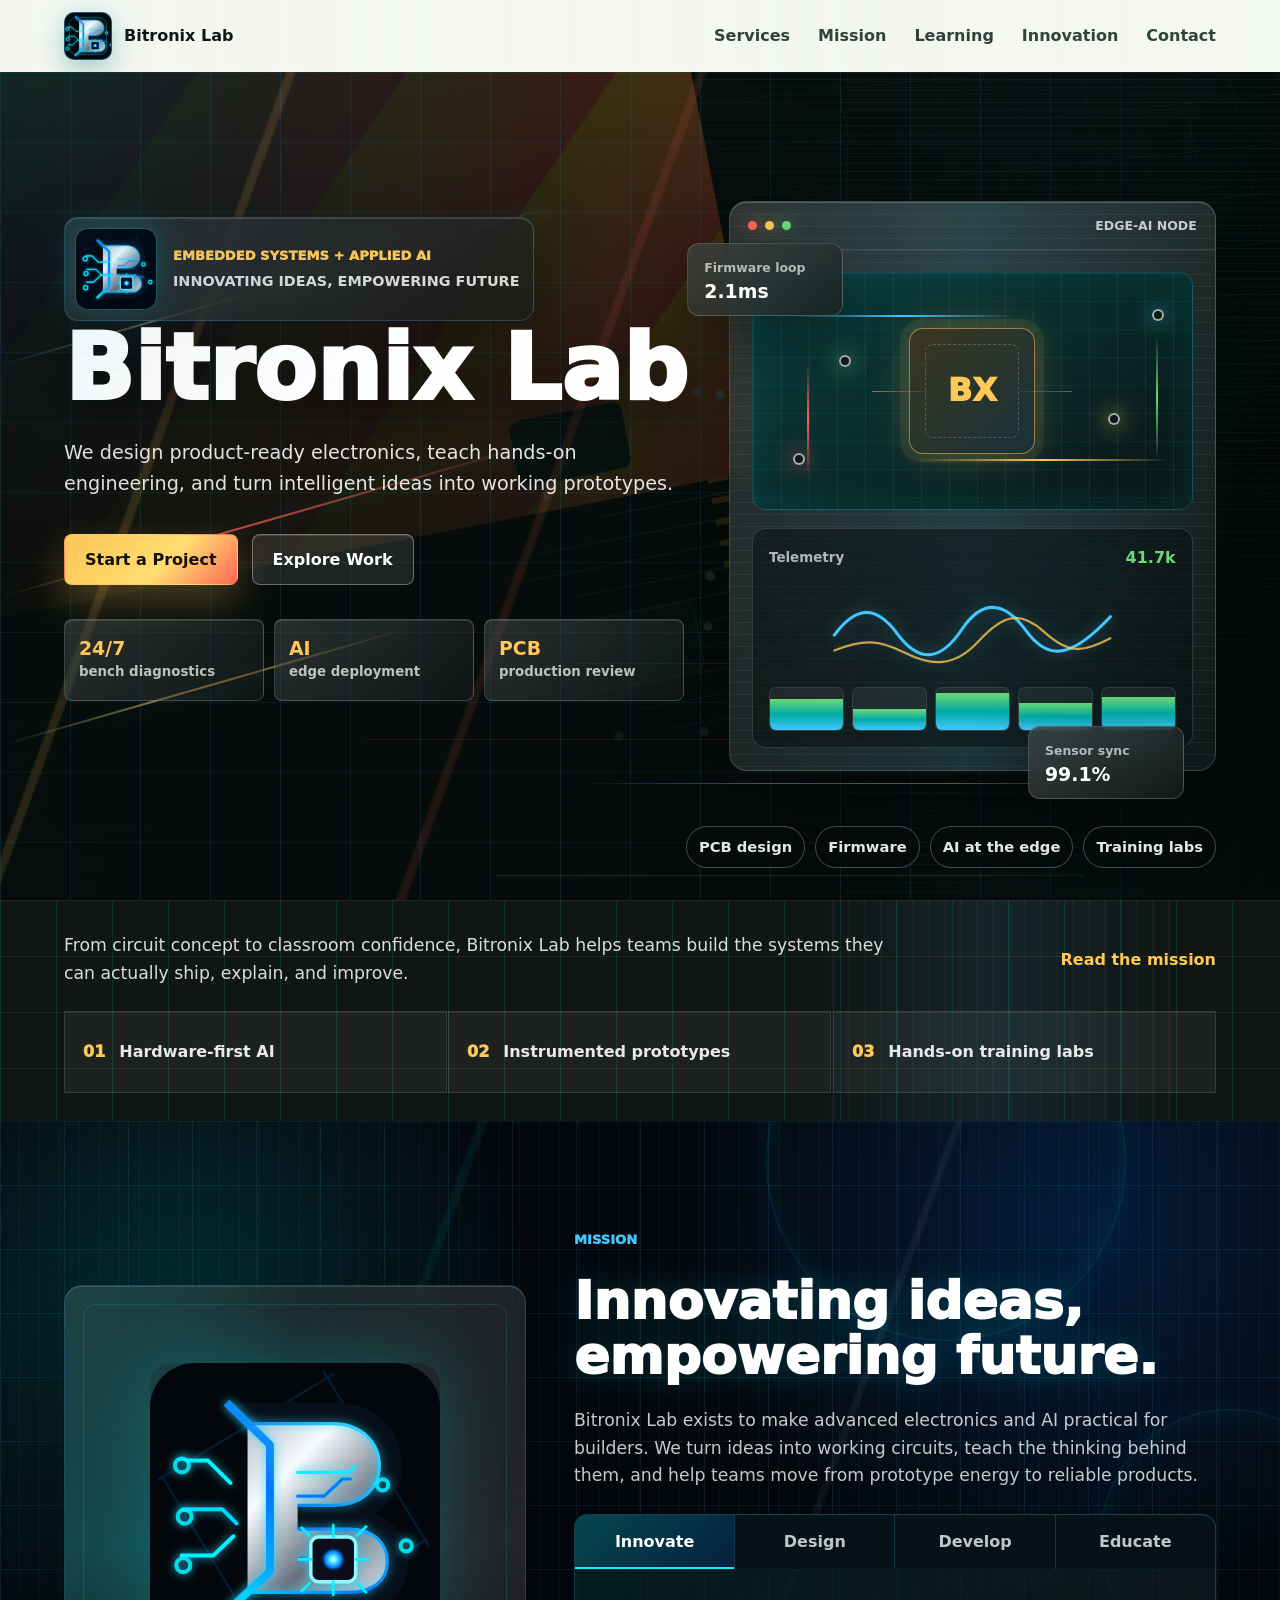
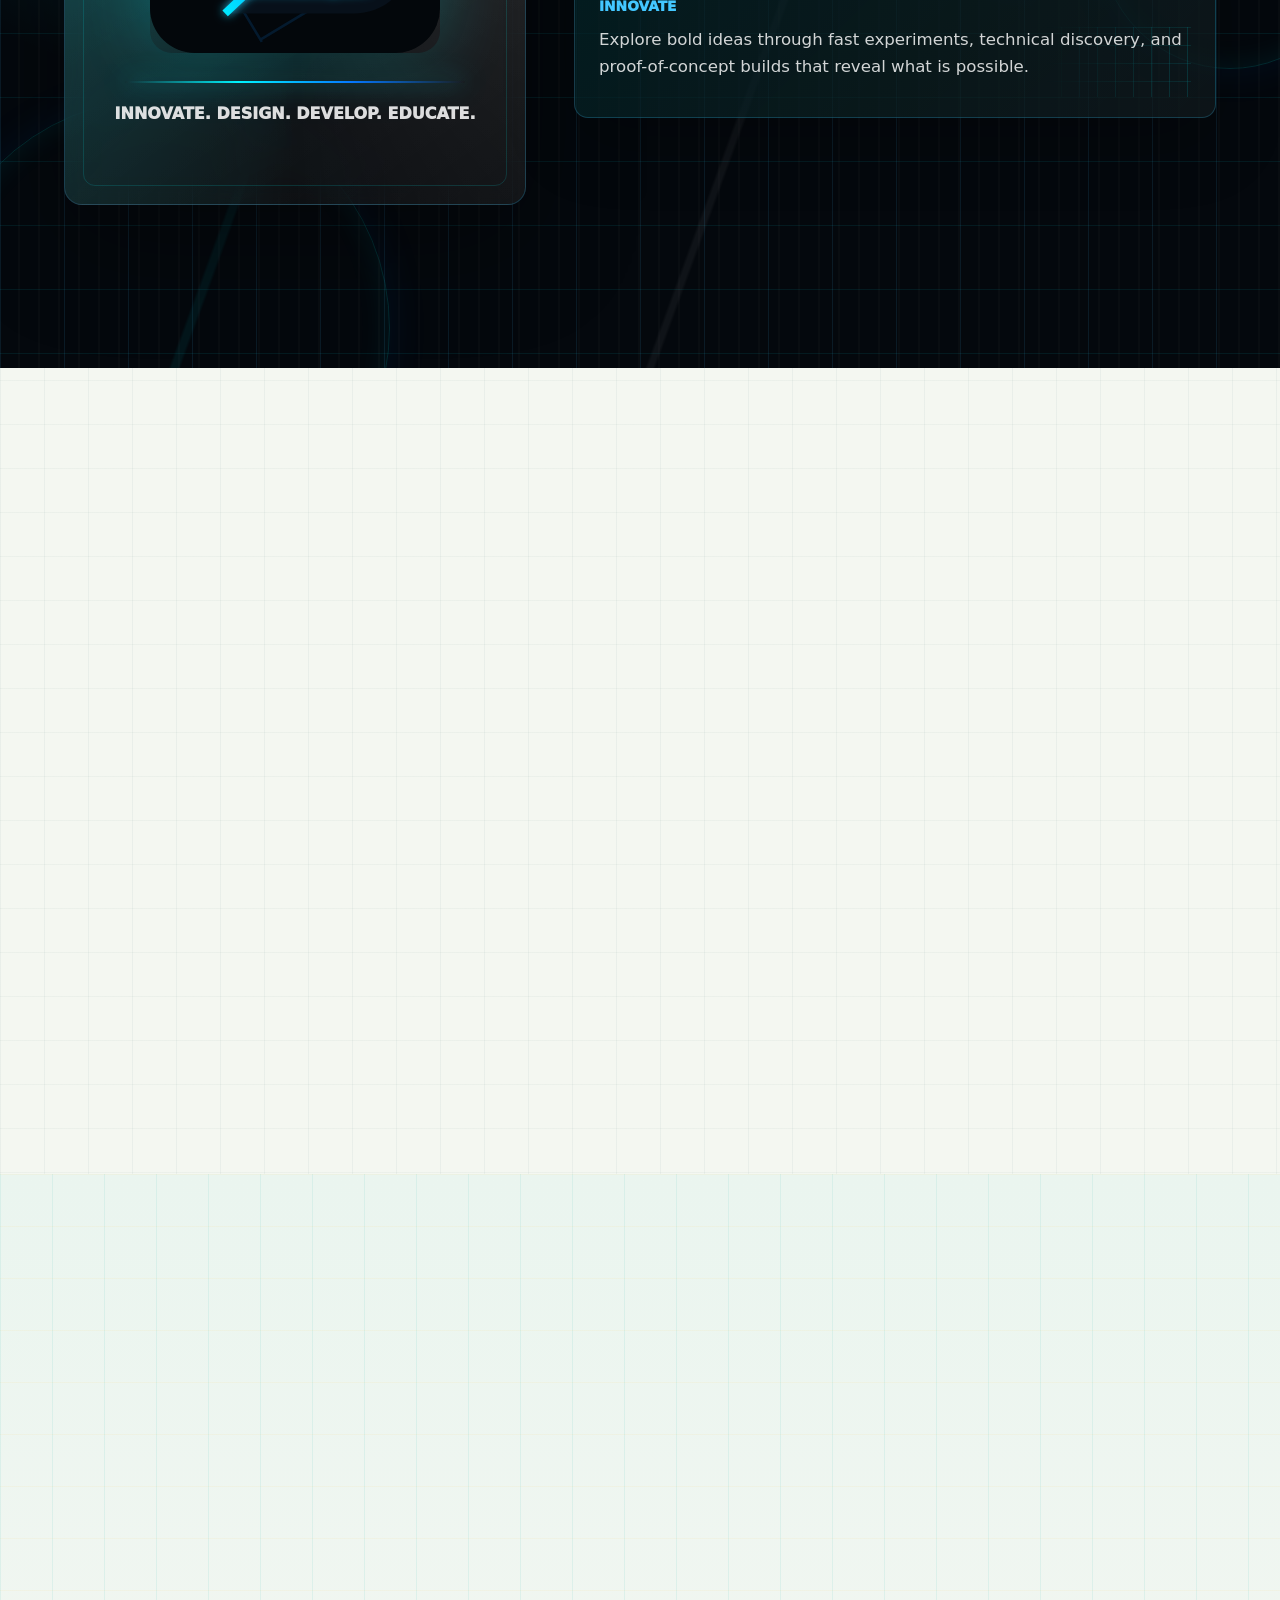
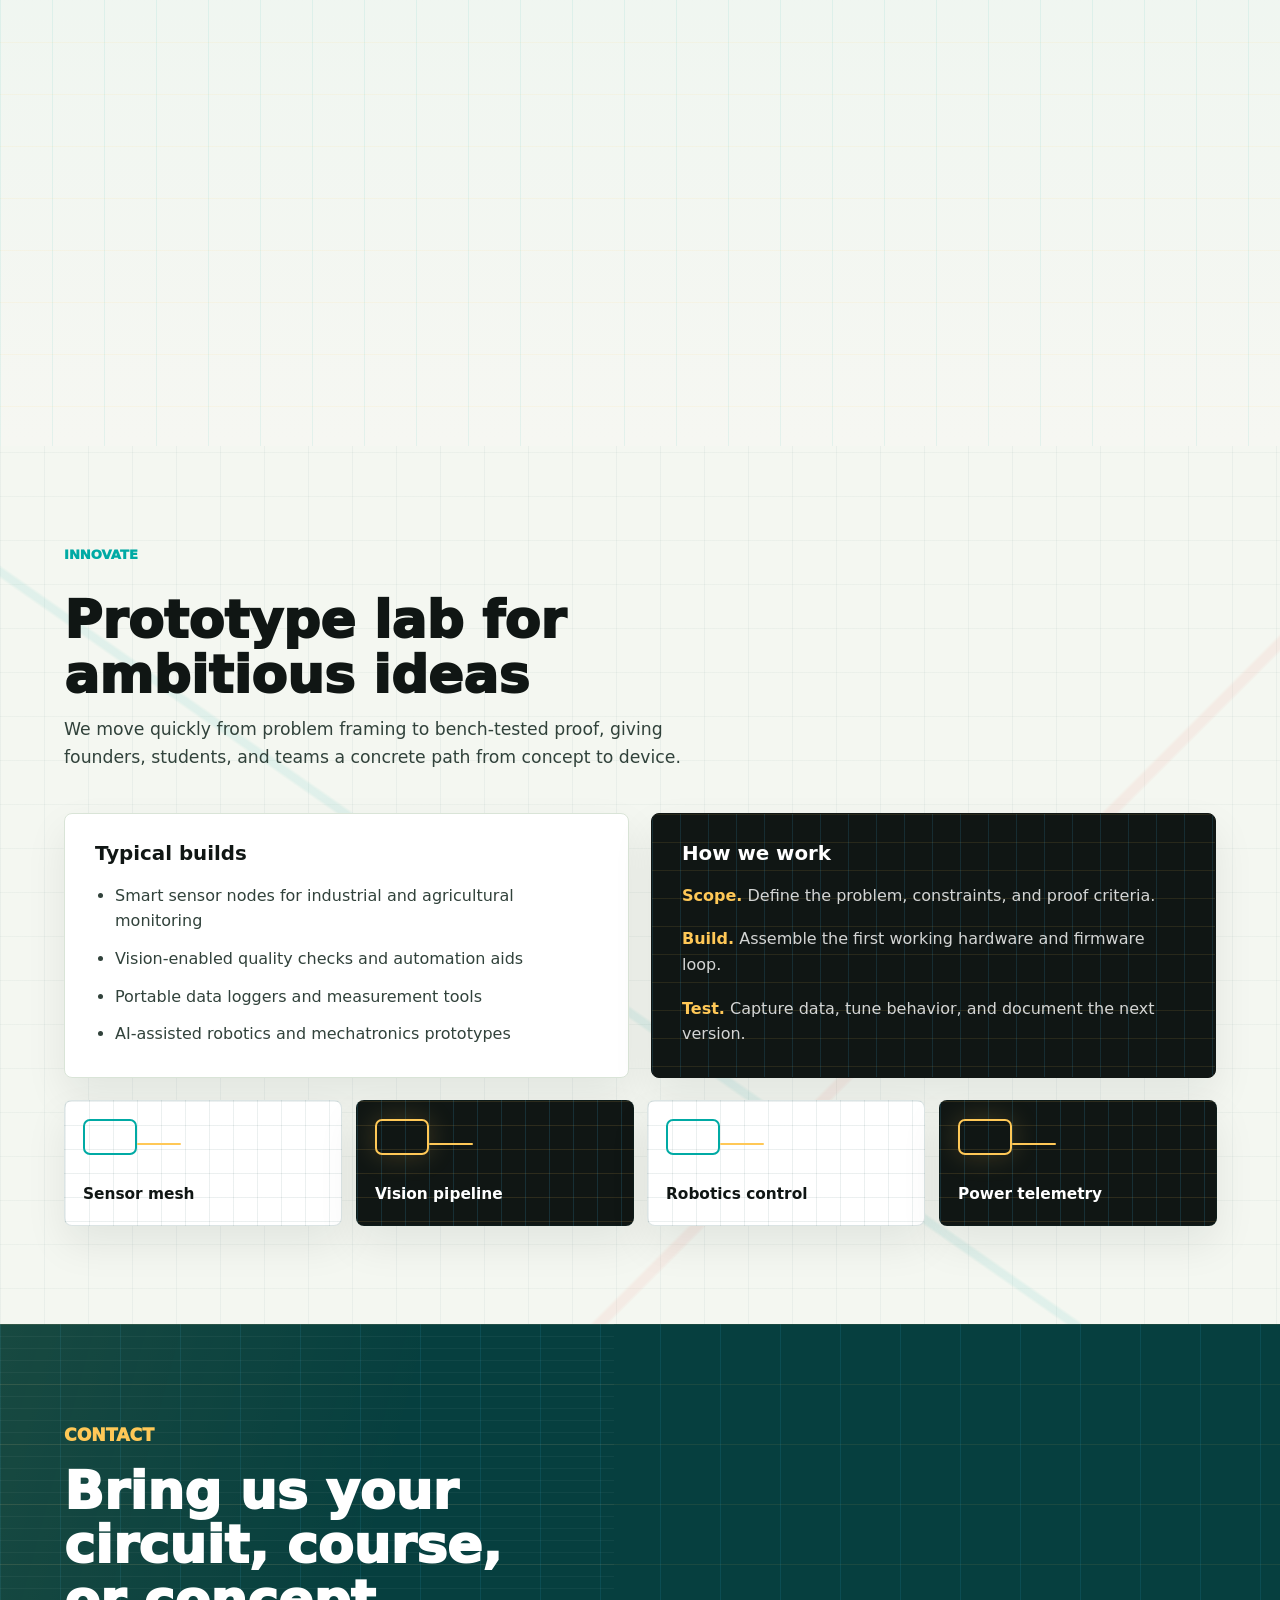
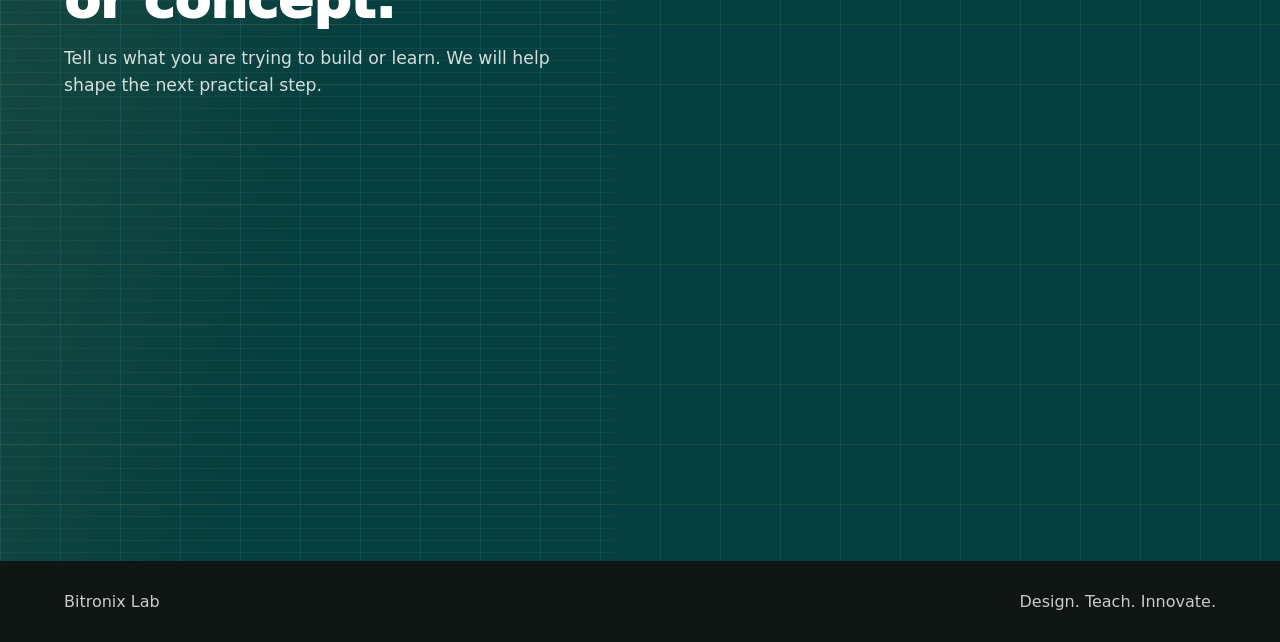
==== Website/index.html @ 0f06d0b2 "2nd commit" ====
<!DOCTYPE html>
<html lang="en">
<head>
  <meta charset="UTF-8">
  <meta name="viewport" content="width=device-width, initial-scale=1.0">
  <meta name="description" content="Bitronix Lab designs embedded systems, teaches practical electronics and AI, and prototypes intelligent products.">
  <title>Bitronix Lab | Embedded Systems and AI</title>
  <link rel="stylesheet" href="styles.css">
</head>
<body>
  <header class="site-header" data-header>
    <a class="brand" href="#top" aria-label="Bitronix Lab home">
      <span class="brand-mark brand-mark-logo">
        <img src="assets/bitronix-logo.svg" alt="" aria-hidden="true">
      </span>
      <span>Bitronix Lab</span>
    </a>

    <button class="nav-toggle" type="button" aria-expanded="false" aria-controls="site-nav" aria-label="Toggle navigation">
      <span></span>
      <span></span>
      <span></span>
    </button>

    <nav class="site-nav" id="site-nav" aria-label="Primary navigation">
      <a href="#services">Services</a>
      <a href="#mission">Mission</a>
      <a href="#learning">Learning</a>
      <a href="#innovation">Innovation</a>
      <a href="#contact">Contact</a>
    </nav>
  </header>

  <main id="top">
    <section class="hero" aria-labelledby="hero-title">
      <div class="hero-media" aria-hidden="true"></div>
      <div class="hero-overlay" aria-hidden="true"></div>
      <div class="circuit-field" aria-hidden="true"></div>
      <div class="signal-ribbons" aria-hidden="true">
        <span></span>
        <span></span>
        <span></span>
      </div>

      <div class="hero-content">
        <div class="hero-brand-card">
          <img class="hero-logo" src="assets/bitronix-logo.svg" alt="Bitronix Lab logo">
          <div>
            <p class="eyebrow">Embedded systems + applied AI</p>
            <span class="brand-motto">Innovating ideas, empowering future</span>
          </div>
        </div>
        <h1 id="hero-title">Bitronix Lab</h1>
        <p class="hero-copy">
          We design product-ready electronics, teach hands-on engineering, and turn intelligent ideas into working prototypes.
        </p>
        <div class="hero-actions" aria-label="Primary actions">
          <a class="button button-primary" href="#contact">Start a Project</a>
          <a class="button button-secondary" href="#services">Explore Work</a>
        </div>
        <div class="hero-metrics" aria-label="Bitronix Lab capabilities">
          <span><strong>24/7</strong><small>bench diagnostics</small></span>
          <span><strong>AI</strong><small>edge deployment</small></span>
          <span><strong>PCB</strong><small>production review</small></span>
        </div>
      </div>

      <div class="hero-visual" aria-hidden="true">
        <div class="lab-device">
          <div class="device-toolbar">
            <span></span>
            <span></span>
            <span></span>
            <strong>EDGE-AI NODE</strong>
          </div>

          <div class="device-screen">
            <div class="chip-board">
              <span class="trace trace-a"></span>
              <span class="trace trace-b"></span>
              <span class="trace trace-c"></span>
              <span class="trace trace-d"></span>
              <span class="pin pin-a"></span>
              <span class="pin pin-b"></span>
              <span class="pin pin-c"></span>
              <span class="pin pin-d"></span>
              <div class="core-chip">
                <span>BX</span>
              </div>
            </div>

            <div class="signal-panel">
              <div class="signal-header">
                <span>Telemetry</span>
                <strong data-live-value>38.2k</strong>
              </div>
              <svg class="signal-wave" viewBox="0 0 360 120" aria-hidden="true" focusable="false">
                <path d="M0 68 C28 30 54 28 82 66 S138 103 166 61 223 25 250 62 306 102 360 44"></path>
                <path d="M0 88 C38 73 58 74 92 91 S156 111 188 76 242 35 274 64 324 91 360 72"></path>
              </svg>
              <div class="data-bars">
                <span style="--bar: 72%"></span>
                <span style="--bar: 48%"></span>
                <span style="--bar: 86%"></span>
                <span style="--bar: 63%"></span>
                <span style="--bar: 78%"></span>
              </div>
            </div>
          </div>
        </div>

        <div class="floating-readout readout-a">
          <span>Firmware loop</span>
          <strong data-loop-value>1.8ms</strong>
        </div>
        <div class="floating-readout readout-b">
          <span>Sensor sync</span>
          <strong data-sync-value>99.4%</strong>
        </div>
      </div>

      <div class="hero-proof" aria-label="Company focus areas">
        <span>PCB design</span>
        <span>Firmware</span>
        <span>AI at the edge</span>
        <span>Training labs</span>
      </div>
    </section>

    <section class="intro-band" aria-label="Bitronix Lab summary">
      <div class="section-inner intro-grid">
        <p>From circuit concept to classroom confidence, Bitronix Lab helps teams build the systems they can actually ship, explain, and improve.</p>
        <a href="#mission">Read the mission</a>
      </div>
      <div class="section-inner stat-strip" aria-label="Operating strengths">
        <div>
          <span>01</span>
          <strong>Hardware-first AI</strong>
        </div>
        <div>
          <span>02</span>
          <strong>Instrumented prototypes</strong>
        </div>
        <div>
          <span>03</span>
          <strong>Hands-on training labs</strong>
        </div>
      </div>
    </section>

    <section class="mission-section" id="mission" aria-labelledby="mission-title">
      <div class="mission-orbit" aria-hidden="true">
        <span></span>
        <span></span>
        <span></span>
      </div>
      <div class="section-inner mission-layout">
        <div class="mission-logo-panel">
          <img src="assets/bitronix-logo.svg" alt="Bitronix Lab neon circuit logo">
          <div class="mission-line"></div>
          <p>Innovate. Design. Develop. Educate.</p>
        </div>

        <div class="mission-content">
          <p class="eyebrow">Mission</p>
          <h2 id="mission-title">Innovating ideas, empowering future.</h2>
          <p class="mission-copy">
            Bitronix Lab exists to make advanced electronics and AI practical for builders. We turn ideas into working circuits, teach the thinking behind them, and help teams move from prototype energy to reliable products.
          </p>

          <div class="mission-console" data-mission-console>
            <div class="mission-tabs" role="tablist" aria-label="Mission focus areas">
              <button class="mission-tab is-active" type="button" data-mission="innovate" role="tab" aria-selected="true">Innovate</button>
              <button class="mission-tab" type="button" data-mission="design" role="tab" aria-selected="false">Design</button>
              <button class="mission-tab" type="button" data-mission="develop" role="tab" aria-selected="false">Develop</button>
              <button class="mission-tab" type="button" data-mission="educate" role="tab" aria-selected="false">Educate</button>
            </div>
            <div class="mission-display">
              <span class="mission-display-label" data-mission-label>Innovate</span>
              <p data-mission-text>Explore bold ideas through fast experiments, technical discovery, and proof-of-concept builds that reveal what is possible.</p>
            </div>
          </div>

          <div class="mission-values" aria-label="Brand pillars">
            <article>
              <span>01</span>
              <strong>Innovate</strong>
            </article>
            <article>
              <span>02</span>
              <strong>Design</strong>
            </article>
            <article>
              <span>03</span>
              <strong>Develop</strong>
            </article>
            <article>
              <span>04</span>
              <strong>Educate</strong>
            </article>
          </div>
        </div>
      </div>
    </section>

    <section class="section" id="services" aria-labelledby="services-title">
      <div class="section-inner">
        <div class="section-heading">
          <p class="eyebrow">Design</p>
          <h2 id="services-title">Engineering support for intelligent hardware</h2>
          <p>Focused help for teams building connected products, automation systems, sensors, and AI-enabled devices.</p>
        </div>

        <div class="service-grid">
          <article class="service-card">
            <div class="service-top">
              <div class="service-icon">01</div>
              <div class="service-schematic schematic-board" aria-hidden="true"><span></span><span></span><span></span></div>
            </div>
            <h3>Embedded Product Design</h3>
            <p>Microcontroller selection, schematics, PCB layout direction, bring-up support, and production-minded hardware reviews.</p>
          </article>
          <article class="service-card">
            <div class="service-top">
              <div class="service-icon">02</div>
              <div class="service-schematic schematic-wave" aria-hidden="true"><span></span><span></span><span></span></div>
            </div>
            <h3>Firmware and Connectivity</h3>
            <p>Sensor integration, device drivers, RTOS workflows, IoT connectivity, telemetry, and reliable field update strategies.</p>
          </article>
          <article class="service-card">
            <div class="service-top">
              <div class="service-icon">03</div>
              <div class="service-schematic schematic-ai" aria-hidden="true"><span></span><span></span><span></span></div>
            </div>
            <h3>Edge AI Prototypes</h3>
            <p>Computer vision, anomaly detection, signal intelligence, model deployment, and practical AI workflows for constrained devices.</p>
          </article>
          <article class="service-card">
            <div class="service-top">
              <div class="service-icon">04</div>
              <div class="service-schematic schematic-test" aria-hidden="true"><span></span><span></span><span></span></div>
            </div>
            <h3>Testing and Validation</h3>
            <p>Bench plans, test fixtures, data logging, power checks, firmware diagnostics, and clear reports before a product moves forward.</p>
          </article>
        </div>
      </div>
    </section>

    <section class="learning-section" id="learning" aria-labelledby="learning-title">
      <div class="section-inner learning-layout">
        <div class="section-heading compact">
          <p class="eyebrow">Teach</p>
          <h2 id="learning-title">Practical training for builders</h2>
          <p>Workshops that move from breadboard basics to deployable systems, with every session built around real instruments and working code.</p>
          <div class="learning-visual" aria-hidden="true">
            <div class="scope-screen">
              <span></span>
              <span></span>
              <span></span>
            </div>
            <div class="module-stack">
              <span></span>
              <span></span>
              <span></span>
            </div>
          </div>
        </div>

        <div class="learning-stack">
          <div class="track-list" aria-label="Training tracks">
            <article class="track">
              <span>Beginner</span>
              <h3>Electronics and Microcontrollers</h3>
              <p>GPIO, ADC, PWM, sensors, serial buses, displays, power basics, and debugging habits.</p>
            </article>
            <article class="track">
              <span>Intermediate</span>
              <h3>Embedded C, RTOS, and IoT</h3>
              <p>Structured firmware, task scheduling, connectivity, data protocols, and cloud-ready device flows.</p>
            </article>
            <article class="track">
              <span>Advanced</span>
              <h3>AI for Embedded Engineers</h3>
              <p>Data collection, model selection, inference constraints, optimization, and deployment to edge devices.</p>
            </article>
          </div>

          <div class="tutorial-links" aria-label="Featured tutorials">
            <a class="tutorial-link" href="../tutorials/arduino-basics.html">
              <span>Start here</span>
              <strong>Arduino Basics</strong>
            </a>
            <a class="tutorial-link" href="../tutorials/weather-station.html">
              <span>Project lab</span>
              <strong>Weather Station</strong>
            </a>
          </div>
        </div>
      </div>
    </section>

    <section class="section innovation" id="innovation" aria-labelledby="innovation-title">
      <div class="section-inner">
        <div class="section-heading">
          <p class="eyebrow">Innovate</p>
          <h2 id="innovation-title">Prototype lab for ambitious ideas</h2>
          <p>We move quickly from problem framing to bench-tested proof, giving founders, students, and teams a concrete path from concept to device.</p>
        </div>

        <div class="innovation-grid">
          <div class="innovation-panel">
            <h3>Typical builds</h3>
            <ul>
              <li>Smart sensor nodes for industrial and agricultural monitoring</li>
              <li>Vision-enabled quality checks and automation aids</li>
              <li>Portable data loggers and measurement tools</li>
              <li>AI-assisted robotics and mechatronics prototypes</li>
            </ul>
          </div>
          <div class="innovation-panel accent">
            <h3>How we work</h3>
            <div class="process-list">
              <p><strong>Scope.</strong> Define the problem, constraints, and proof criteria.</p>
              <p><strong>Build.</strong> Assemble the first working hardware and firmware loop.</p>
              <p><strong>Test.</strong> Capture data, tune behavior, and document the next version.</p>
            </div>
          </div>
        </div>

        <div class="prototype-wall" aria-hidden="true">
          <div class="wall-module">
            <span></span>
            <strong>Sensor mesh</strong>
          </div>
          <div class="wall-module active">
            <span></span>
            <strong>Vision pipeline</strong>
          </div>
          <div class="wall-module">
            <span></span>
            <strong>Robotics control</strong>
          </div>
          <div class="wall-module active">
            <span></span>
            <strong>Power telemetry</strong>
          </div>
        </div>
      </div>
    </section>

    <section class="contact-section" id="contact" aria-labelledby="contact-title">
      <div class="section-inner contact-layout">
        <div>
          <p class="eyebrow">Contact</p>
          <h2 id="contact-title">Bring us your circuit, course, or concept.</h2>
          <p>Tell us what you are trying to build or learn. We will help shape the next practical step.</p>
          <div class="contact-signal" aria-hidden="true">
            <span></span>
            <span></span>
            <span></span>
            <span></span>
          </div>
          <div class="contact-details">
            <a href="mailto:hello@bitronixlab.com">hello@bitronixlab.com</a>
            <span>Embedded systems</span>
            <span>AI training</span>
          </div>
        </div>

        <form class="contact-form" data-contact-form>
          <label>
            <span>Name</span>
            <input type="text" name="name" autocomplete="name" required>
          </label>
          <label>
            <span>Email</span>
            <input type="email" name="email" autocomplete="email" required>
          </label>
          <label>
            <span>Project type</span>
            <select name="type" required>
              <option value="">Select one</option>
              <option>Embedded design</option>
              <option>Training workshop</option>
              <option>AI prototype</option>
              <option>Product review</option>
            </select>
          </label>
          <label>
            <span>Message</span>
            <textarea name="message" rows="5" required></textarea>
          </label>
          <button class="button button-primary" type="submit">Send Inquiry</button>
          <p class="form-status" data-form-status role="status" aria-live="polite"></p>
        </form>
      </div>
    </section>
  </main>

  <footer class="site-footer">
    <div class="section-inner footer-grid">
      <p>Bitronix Lab</p>
      <p>Design. Teach. Innovate.</p>
    </div>
  </footer>

  <script src="script.js"></script>
</body>
</html>
---- Website/styles.css ----
:root {
  --ink: #101614;
  --ink-soft: #31423b;
  --paper: #f4f7f1;
  --panel: #ffffff;
  --line: #d9e4d7;
  --teal: #00aaa4;
  --teal-dark: #063f3f;
  --cyan: #43c7ff;
  --coral: #ff6655;
  --amber: #ffc857;
  --green: #6bd977;
  --violet: #8f74ff;
  --shadow: 0 24px 70px rgba(16, 22, 20, 0.14);
  --hard-shadow: 0 34px 110px rgba(0, 0, 0, 0.34);
  --tilt-x: 0deg;
  --tilt-y: 0deg;
  --cursor-x: 50%;
  --cursor-y: 12%;
}

* {
  box-sizing: border-box;
}

html {
  overflow-x: hidden;
  scroll-behavior: smooth;
}

body {
  margin: 0;
  overflow-x: hidden;
  background:
    linear-gradient(90deg, rgba(6, 63, 63, 0.045) 1px, transparent 1px) 0 0 / 44px 44px,
    linear-gradient(180deg, rgba(6, 63, 63, 0.035) 1px, transparent 1px) 0 0 / 44px 44px,
    var(--paper);
  color: var(--ink);
  font-family: Inter, ui-sans-serif, system-ui, -apple-system, BlinkMacSystemFont, "Segoe UI", sans-serif;
  line-height: 1.6;
}

body::before {
  position: fixed;
  inset: 0;
  z-index: 60;
  background:
    linear-gradient(115deg, transparent 0 34%, rgba(67, 199, 255, 0.08) 43%, rgba(255, 200, 87, 0.08) 50%, transparent 60%),
    repeating-linear-gradient(180deg, rgba(16, 22, 20, 0.018) 0 1px, transparent 1px 8px);
  content: "";
  opacity: 0.55;
  pointer-events: none;
  transform: translateX(-42%);
  animation: pageScan 13s linear infinite;
  mix-blend-mode: multiply;
}

body::after {
  position: fixed;
  inset: 0;
  z-index: 61;
  background:
    radial-gradient(circle at var(--cursor-x) var(--cursor-y), rgba(0, 245, 255, 0.16), rgba(0, 119, 255, 0.08) 17%, transparent 38%);
  content: "";
  opacity: 0.68;
  pointer-events: none;
  transition: opacity 200ms ease;
}

body.nav-open {
  overflow: hidden;
}

img,
picture {
  display: block;
  max-width: 100%;
}

a {
  color: inherit;
}

.site-header {
  position: sticky;
  top: 0;
  z-index: 70;
  display: flex;
  min-height: 72px;
  align-items: center;
  justify-content: space-between;
  padding: 0 5%;
  border-bottom: 1px solid rgba(255, 255, 255, 0.12);
  background:
    linear-gradient(90deg, rgba(244, 247, 241, 0.92), rgba(244, 247, 241, 0.84)),
    rgba(244, 247, 241, 0.9);
  backdrop-filter: blur(18px);
  transition: box-shadow 180ms ease, background 180ms ease;
}

.site-header.is-scrolled {
  box-shadow: 0 14px 36px rgba(16, 22, 20, 0.1);
}

.brand {
  display: inline-flex;
  align-items: center;
  gap: 12px;
  color: var(--ink);
  font-weight: 900;
  text-decoration: none;
}

.brand-mark {
  position: relative;
  display: grid;
  width: 48px;
  height: 48px;
  place-items: center;
  overflow: hidden;
  border: 1px solid rgba(67, 199, 255, 0.24);
  border-radius: 10px;
  background:
    linear-gradient(135deg, rgba(0, 245, 255, 0.18), rgba(5, 119, 255, 0.2)),
    var(--ink);
  color: var(--amber);
  font-weight: 950;
  box-shadow: 0 12px 28px rgba(6, 63, 63, 0.22), 0 0 28px rgba(0, 245, 255, 0.18);
  transition: transform 180ms ease, box-shadow 180ms ease;
}

.brand-mark img {
  width: 100%;
  height: 100%;
  object-fit: cover;
  transform: scale(1.18);
}

.brand-mark::after {
  position: absolute;
  inset: 4px;
  border: 1px solid rgba(0, 245, 255, 0.24);
  border-radius: 7px;
  content: "";
  pointer-events: none;
}

.brand-mark::before {
  position: absolute;
  inset: -35%;
  background: conic-gradient(from 120deg, transparent, rgba(0, 245, 255, 0.5), transparent 38%);
  content: "";
  opacity: 0.72;
  animation: logoSweep 4.8s linear infinite;
  pointer-events: none;
}

.brand:hover .brand-mark,
.brand:focus-visible .brand-mark {
  transform: rotate(-4deg) translateY(-1px);
  box-shadow: 0 16px 34px rgba(6, 63, 63, 0.3), 0 0 38px rgba(0, 245, 255, 0.28);
}

.site-nav {
  display: flex;
  align-items: center;
  gap: 28px;
}

.site-nav a {
  position: relative;
  color: var(--ink-soft);
  font-weight: 800;
  text-decoration: none;
}

.site-nav a::after {
  position: absolute;
  right: 0;
  bottom: -7px;
  left: 0;
  height: 2px;
  border-radius: 999px;
  background: linear-gradient(90deg, var(--teal), var(--amber), var(--coral));
  content: "";
  opacity: 0;
  transform: scaleX(0.45);
  transition: opacity 160ms ease, transform 160ms ease;
}

.site-nav a:hover,
.site-nav a:focus-visible {
  color: var(--teal-dark);
}

.site-nav a:hover::after,
.site-nav a:focus-visible::after {
  opacity: 1;
  transform: scaleX(1);
}

.nav-toggle {
  display: none;
  width: 44px;
  height: 44px;
  border: 1px solid var(--line);
  border-radius: 8px;
  background: var(--panel);
  color: var(--ink);
  cursor: pointer;
}

.nav-toggle span {
  display: block;
  width: 18px;
  height: 2px;
  margin: 4px auto;
  border-radius: 999px;
  background: currentColor;
  transition: transform 180ms ease, opacity 180ms ease;
}

.nav-toggle.is-open span:nth-child(1) {
  transform: translateY(6px) rotate(45deg);
}

.nav-toggle.is-open span:nth-child(2) {
  opacity: 0;
}

.nav-toggle.is-open span:nth-child(3) {
  transform: translateY(-6px) rotate(-45deg);
}

.hero {
  position: relative;
  display: grid;
  min-height: calc(100svh - 72px);
  grid-template-columns: minmax(0, 0.96fr) minmax(360px, 0.74fr);
  gap: 34px;
  align-items: center;
  overflow: hidden;
  padding: 0 5%;
  color: #ffffff;
  isolation: isolate;
  perspective: 1100px;
}

.hero-media,
.hero-overlay,
.circuit-field,
.signal-ribbons {
  position: absolute;
  inset: 0;
}

.hero-media {
  z-index: -4;
  background:
    url("assets/bitronix-lab-hero.png") center / cover no-repeat,
    #10211d;
  filter: saturate(1.18) contrast(1.06);
  transform: scale(1.02);
  animation: heroImageDrift 18s ease-in-out infinite alternate;
}

.hero-overlay {
  z-index: -3;
  background:
    linear-gradient(90deg, rgba(7, 13, 12, 0.94) 0%, rgba(7, 13, 12, 0.78) 42%, rgba(7, 13, 12, 0.42) 100%),
    linear-gradient(0deg, rgba(7, 13, 12, 0.72) 0%, rgba(7, 13, 12, 0.2) 54%);
}

.circuit-field {
  z-index: -2;
  opacity: 0.74;
  background:
    linear-gradient(90deg, rgba(67, 199, 255, 0.14) 1px, transparent 1px) 0 0 / 70px 70px,
    linear-gradient(180deg, rgba(0, 170, 164, 0.14) 1px, transparent 1px) 0 0 / 70px 70px,
    linear-gradient(110deg, transparent 0 18%, rgba(255, 200, 87, 0.18) 18.2% 18.6%, transparent 18.8% 44%, rgba(255, 102, 85, 0.14) 44.2% 44.6%, transparent 44.8% 100%);
  mask-image: linear-gradient(90deg, black 0%, black 74%, transparent 100%);
  animation: circuitDrift 16s linear infinite;
}

.circuit-field::before,
.circuit-field::after {
  position: absolute;
  content: "";
}

.circuit-field::before {
  right: 9%;
  bottom: 14%;
  width: 46%;
  height: 1px;
  background: linear-gradient(90deg, transparent, rgba(67, 199, 255, 0.72), rgba(255, 200, 87, 0.66), transparent);
  box-shadow:
    0 -120px 0 rgba(0, 170, 164, 0.22),
    -210px -44px 0 rgba(255, 102, 85, 0.18),
    -80px 92px 0 rgba(107, 217, 119, 0.22);
  animation: fieldFlash 5.6s ease-in-out infinite;
}

.circuit-field::after {
  top: 0;
  right: 0;
  bottom: 0;
  width: 34%;
  background:
    repeating-linear-gradient(180deg, rgba(255, 255, 255, 0.08) 0 1px, transparent 1px 9px),
    linear-gradient(90deg, transparent, rgba(67, 199, 255, 0.13));
  opacity: 0.5;
}

.signal-ribbons {
  z-index: -1;
  overflow: hidden;
  mask-image: linear-gradient(90deg, transparent 0%, black 18%, black 88%, transparent 100%);
  pointer-events: none;
}

.signal-ribbons span {
  position: absolute;
  left: -18%;
  width: 78%;
  height: 2px;
  border-radius: 999px;
  background: linear-gradient(90deg, transparent, rgba(67, 199, 255, 0.78), rgba(255, 200, 87, 0.8), transparent);
  box-shadow: 0 0 22px rgba(67, 199, 255, 0.32);
  transform: rotate(-16deg) translateX(-20%);
  animation: ribbonTravel 6.8s ease-in-out infinite;
}

.signal-ribbons span:nth-child(1) {
  top: 26%;
}

.signal-ribbons span:nth-child(2) {
  top: 54%;
  background: linear-gradient(90deg, transparent, rgba(107, 217, 119, 0.74), rgba(255, 102, 85, 0.72), transparent);
  animation-delay: 1.8s;
}

.signal-ribbons span:nth-child(3) {
  top: 75%;
  width: 64%;
  animation-delay: 3.1s;
}

.hero-content {
  position: relative;
  z-index: 2;
  width: min(760px, 100%);
  min-width: 0;
  padding: 70px 0 124px;
}

.hero-brand-card {
  display: inline-flex;
  max-width: min(100%, 550px);
  align-items: center;
  gap: 16px;
  padding: 10px 14px 10px 10px;
  border: 1px solid rgba(67, 199, 255, 0.24);
  border-radius: 14px;
  background:
    linear-gradient(135deg, rgba(255, 255, 255, 0.13), rgba(255, 255, 255, 0.04)),
    rgba(4, 12, 15, 0.48);
  box-shadow: inset 0 1px 0 rgba(255, 255, 255, 0.14), 0 20px 64px rgba(0, 0, 0, 0.28);
  backdrop-filter: blur(16px);
}

.hero-logo {
  width: 82px;
  height: 82px;
  flex: 0 0 auto;
  border: 1px solid rgba(0, 245, 255, 0.24);
  border-radius: 12px;
  object-fit: cover;
  box-shadow: 0 0 36px rgba(0, 245, 255, 0.2);
  animation: logoHover 5.2s ease-in-out infinite;
}

.hero-brand-card .eyebrow {
  margin-bottom: 4px;
}

.brand-motto {
  display: block;
  color: rgba(255, 255, 255, 0.84);
  font-size: 0.9rem;
  font-weight: 900;
  text-transform: uppercase;
}

.hero-content > * {
  animation: heroRise 760ms cubic-bezier(0.2, 0.8, 0.2, 1) both;
}

.hero-content h1 {
  animation-delay: 90ms;
}

.hero-copy {
  animation-delay: 170ms;
}

.hero-actions {
  animation-delay: 250ms;
}

.hero-metrics {
  animation-delay: 330ms;
}

.eyebrow {
  margin: 0 0 14px;
  color: var(--teal);
  font-size: 0.82rem;
  font-weight: 950;
  letter-spacing: 0;
  text-transform: uppercase;
}

.hero .eyebrow {
  color: var(--amber);
}

h1,
h2,
h3,
p {
  overflow-wrap: anywhere;
}

h1,
h2,
h3 {
  margin: 0;
  line-height: 1.05;
  letter-spacing: 0;
}

h1 {
  max-width: 720px;
  font-size: 5.7rem;
  font-weight: 950;
  text-shadow: 0 18px 54px rgba(0, 0, 0, 0.5);
}

h2 {
  max-width: 780px;
  font-size: 3.25rem;
  font-weight: 930;
}

h3 {
  font-size: 1.24rem;
  font-weight: 880;
}

.hero-copy {
  max-width: 650px;
  margin: 22px 0 0;
  color: rgba(255, 255, 255, 0.89);
  font-size: 1.2rem;
}

.hero-actions {
  display: flex;
  flex-wrap: wrap;
  gap: 14px;
  margin-top: 34px;
}

.button {
  display: inline-flex;
  min-height: 48px;
  align-items: center;
  justify-content: center;
  position: relative;
  overflow: hidden;
  padding: 12px 20px;
  border: 1px solid transparent;
  border-radius: 8px;
  font-weight: 880;
  text-decoration: none;
  transition: transform 160ms ease, background 160ms ease, border-color 160ms ease, box-shadow 160ms ease;
}

.button:hover,
.button:focus-visible {
  transform: translateY(-2px);
}

.button::after {
  position: absolute;
  inset: 0;
  background: linear-gradient(110deg, transparent 0 36%, rgba(255, 255, 255, 0.42) 48%, transparent 60% 100%);
  content: "";
  pointer-events: none;
  transform: translateX(-120%);
  transition: transform 420ms ease;
}

.button:hover::after,
.button:focus-visible::after {
  transform: translateX(120%);
}

.button-primary {
  background: linear-gradient(135deg, var(--amber), #ffdf72 58%, var(--coral));
  color: #171207;
  box-shadow: 0 16px 40px rgba(255, 200, 87, 0.28);
}

.button-primary:hover,
.button-primary:focus-visible {
  box-shadow: 0 18px 46px rgba(255, 200, 87, 0.38);
}

.button-secondary {
  border-color: rgba(255, 255, 255, 0.34);
  background: rgba(255, 255, 255, 0.1);
  color: #ffffff;
  box-shadow: inset 0 1px 0 rgba(255, 255, 255, 0.14);
}

.hero-metrics {
  display: grid;
  width: min(620px, 100%);
  grid-template-columns: repeat(3, minmax(0, 1fr));
  gap: 10px;
  margin-top: 34px;
}

.hero-metrics span {
  display: grid;
  min-height: 82px;
  align-content: center;
  gap: 3px;
  padding: 14px;
  border: 1px solid rgba(255, 255, 255, 0.18);
  border-radius: 8px;
  background:
    linear-gradient(135deg, rgba(255, 255, 255, 0.14), rgba(255, 255, 255, 0.04)),
    rgba(5, 13, 12, 0.34);
  box-shadow: inset 0 1px 0 rgba(255, 255, 255, 0.12);
  backdrop-filter: blur(14px);
  transition: transform 180ms ease, border-color 180ms ease;
}

.hero-metrics span:hover {
  border-color: rgba(255, 200, 87, 0.46);
  transform: translateY(-3px);
}

.hero-metrics strong {
  color: var(--amber);
  font-size: 1.18rem;
  line-height: 1;
}

.hero-metrics small {
  color: rgba(255, 255, 255, 0.72);
  font-weight: 760;
}

.hero-visual {
  position: relative;
  z-index: 1;
  justify-self: end;
  width: min(540px, 100%);
  transform-style: preserve-3d;
}

.lab-device {
  position: relative;
  overflow: hidden;
  border: 1px solid rgba(255, 255, 255, 0.16);
  border-radius: 18px;
  background:
    linear-gradient(140deg, rgba(255, 255, 255, 0.16), rgba(255, 255, 255, 0.04)),
    rgba(6, 20, 19, 0.68);
  box-shadow: var(--hard-shadow), inset 0 1px 0 rgba(255, 255, 255, 0.16);
  backdrop-filter: blur(18px);
  transform: perspective(920px) rotateX(var(--tilt-x)) rotateY(var(--tilt-y)) translateY(0);
  transform-style: preserve-3d;
  transition: transform 220ms ease;
  animation: deviceFloat 7.2s ease-in-out infinite;
}

.lab-device::before {
  position: absolute;
  inset: 0;
  background:
    linear-gradient(90deg, transparent, rgba(67, 199, 255, 0.12), transparent),
    repeating-linear-gradient(180deg, rgba(255, 255, 255, 0.055) 0 1px, transparent 1px 12px);
  content: "";
  pointer-events: none;
  animation: deviceScan 5.4s linear infinite;
}

.device-toolbar {
  position: relative;
  z-index: 1;
  display: flex;
  height: 48px;
  align-items: center;
  gap: 8px;
  padding: 0 18px;
  border-bottom: 1px solid rgba(255, 255, 255, 0.12);
  color: rgba(255, 255, 255, 0.74);
  font-size: 0.78rem;
  font-weight: 900;
}

.device-toolbar span {
  width: 9px;
  height: 9px;
  border-radius: 50%;
  background: var(--coral);
  box-shadow: 0 0 18px rgba(255, 102, 85, 0.72);
}

.device-toolbar span:nth-child(2) {
  background: var(--amber);
  box-shadow: 0 0 18px rgba(255, 200, 87, 0.64);
}

.device-toolbar span:nth-child(3) {
  background: var(--green);
  box-shadow: 0 0 18px rgba(107, 217, 119, 0.64);
}

.device-toolbar strong {
  margin-left: auto;
}

.device-screen {
  position: relative;
  z-index: 1;
  display: grid;
  min-height: 420px;
  grid-template-rows: 1fr auto;
  gap: 18px;
  padding: 22px;
}

.chip-board {
  position: relative;
  min-height: 238px;
  overflow: hidden;
  border: 1px solid rgba(67, 199, 255, 0.24);
  border-radius: 14px;
  background:
    linear-gradient(90deg, rgba(67, 199, 255, 0.11) 1px, transparent 1px) 0 0 / 28px 28px,
    linear-gradient(180deg, rgba(0, 170, 164, 0.1) 1px, transparent 1px) 0 0 / 28px 28px,
    linear-gradient(145deg, rgba(6, 63, 63, 0.84), rgba(8, 20, 19, 0.9));
  box-shadow: inset 0 0 38px rgba(0, 170, 164, 0.16);
}

.core-chip {
  position: absolute;
  top: 50%;
  left: 50%;
  display: grid;
  width: 126px;
  height: 126px;
  place-items: center;
  border: 1px solid rgba(255, 200, 87, 0.52);
  border-radius: 14px;
  background:
    linear-gradient(135deg, rgba(255, 200, 87, 0.18), rgba(67, 199, 255, 0.16)),
    #101614;
  color: var(--amber);
  font-size: 2rem;
  font-weight: 950;
  transform: translate(-50%, -50%);
  box-shadow:
    0 0 0 9px rgba(255, 200, 87, 0.08),
    0 0 42px rgba(255, 200, 87, 0.22);
  animation: chipBreathe 3.8s ease-in-out infinite;
}

.core-chip::before,
.core-chip::after {
  position: absolute;
  content: "";
}

.core-chip::before {
  inset: 15px;
  border: 1px dashed rgba(255, 255, 255, 0.2);
  border-radius: 8px;
}

.core-chip::after {
  right: -38px;
  left: -38px;
  height: 1px;
  background:
    linear-gradient(90deg, rgba(255, 200, 87, 0.5), transparent 32% 68%, rgba(67, 199, 255, 0.5));
}

.trace,
.pin {
  position: absolute;
  display: block;
}

.trace {
  height: 2px;
  border-radius: 999px;
  background: linear-gradient(90deg, transparent, currentColor, transparent);
  color: var(--cyan);
  animation: tracePulse 3s ease-in-out infinite;
}

.trace-a {
  top: 42px;
  left: 34px;
  width: 52%;
}

.trace-b {
  right: 22px;
  bottom: 48px;
  width: 58%;
  color: var(--amber);
  animation-delay: 420ms;
}

.trace-c {
  top: 62px;
  right: 34px;
  width: 2px;
  height: 126px;
  background: linear-gradient(180deg, transparent, var(--green), transparent);
  animation-delay: 880ms;
}

.trace-d {
  bottom: 34px;
  left: 54px;
  width: 2px;
  height: 112px;
  background: linear-gradient(180deg, transparent, var(--coral), transparent);
  animation-delay: 1200ms;
}

.pin {
  width: 12px;
  height: 12px;
  border: 2px solid rgba(255, 255, 255, 0.64);
  border-radius: 50%;
  background: rgba(16, 22, 20, 0.8);
  box-shadow: 0 0 22px currentColor;
  animation: pinBlink 2.8s ease-in-out infinite;
}

.pin-a {
  top: 36px;
  right: 28px;
  color: var(--cyan);
}

.pin-b {
  bottom: 44px;
  left: 40px;
  color: var(--coral);
  animation-delay: 320ms;
}

.pin-c {
  right: 72px;
  bottom: 84px;
  color: var(--amber);
  animation-delay: 740ms;
}

.pin-d {
  top: 82px;
  left: 86px;
  color: var(--green);
  animation-delay: 1080ms;
}

.signal-panel {
  display: grid;
  gap: 12px;
  padding: 16px;
  border: 1px solid rgba(255, 255, 255, 0.14);
  border-radius: 14px;
  background: rgba(5, 13, 12, 0.46);
}

.signal-header {
  display: flex;
  align-items: center;
  justify-content: space-between;
  gap: 16px;
  color: rgba(255, 255, 255, 0.68);
  font-size: 0.84rem;
  font-weight: 850;
}

.signal-header strong {
  color: var(--green);
  font-size: 1rem;
}

.signal-wave {
  display: block;
  width: 100%;
  height: 92px;
}

.signal-wave path {
  fill: none;
  stroke: var(--cyan);
  stroke-linecap: round;
  stroke-width: 4;
  filter: drop-shadow(0 0 10px rgba(67, 199, 255, 0.42));
  stroke-dasharray: 520;
  animation: waveScan 4.2s linear infinite;
}

.signal-wave path + path {
  stroke: var(--amber);
  stroke-width: 3;
  opacity: 0.78;
  animation-delay: 800ms;
}

.data-bars {
  display: grid;
  grid-template-columns: repeat(5, minmax(0, 1fr));
  gap: 8px;
}

.data-bars span {
  position: relative;
  height: 44px;
  overflow: hidden;
  border: 1px solid rgba(255, 255, 255, 0.1);
  border-radius: 7px;
  background: rgba(255, 255, 255, 0.06);
}

.data-bars span::after {
  position: absolute;
  right: 0;
  bottom: 0;
  left: 0;
  height: var(--bar);
  background: linear-gradient(180deg, var(--green), var(--teal), var(--cyan));
  content: "";
  transform-origin: bottom;
  animation: barPulse 3.1s ease-in-out infinite;
}

.data-bars span:nth-child(2)::after {
  animation-delay: 260ms;
}

.data-bars span:nth-child(3)::after {
  animation-delay: 520ms;
}

.data-bars span:nth-child(4)::after {
  animation-delay: 780ms;
}

.data-bars span:nth-child(5)::after {
  animation-delay: 1040ms;
}

.floating-readout {
  position: absolute;
  z-index: 3;
  display: grid;
  min-width: 156px;
  gap: 4px;
  padding: 14px 16px;
  border: 1px solid rgba(255, 255, 255, 0.18);
  border-radius: 12px;
  background:
    linear-gradient(135deg, rgba(255, 255, 255, 0.18), rgba(255, 255, 255, 0.06)),
    rgba(5, 13, 12, 0.72);
  box-shadow: 0 20px 62px rgba(0, 0, 0, 0.28);
  backdrop-filter: blur(16px);
  animation: readoutFloat 5.8s ease-in-out infinite;
}

.floating-readout span {
  color: rgba(255, 255, 255, 0.66);
  font-size: 0.78rem;
  font-weight: 800;
}

.floating-readout strong {
  color: #ffffff;
  font-size: 1.18rem;
  line-height: 1;
}

.readout-a {
  top: 42px;
  left: -42px;
}

.readout-b {
  right: 32px;
  bottom: -28px;
  animation-delay: 900ms;
}

.hero-proof {
  position: absolute;
  right: 5%;
  bottom: 32px;
  z-index: 2;
  display: flex;
  max-width: 720px;
  flex-wrap: wrap;
  justify-content: flex-end;
  gap: 10px;
}

.hero-proof span {
  padding: 8px 12px;
  border: 1px solid rgba(255, 255, 255, 0.26);
  border-radius: 999px;
  background: rgba(8, 14, 13, 0.34);
  color: rgba(255, 255, 255, 0.9);
  font-size: 0.92rem;
  font-weight: 780;
  backdrop-filter: blur(10px);
}

.intro-band {
  position: relative;
  overflow: hidden;
  background:
    linear-gradient(90deg, rgba(0, 170, 164, 0.16) 1px, transparent 1px) 0 0 / 56px 56px,
    linear-gradient(180deg, rgba(255, 200, 87, 0.1) 1px, transparent 1px) 0 0 / 56px 56px,
    var(--ink);
  color: #ffffff;
}

.intro-band::before {
  position: absolute;
  top: 0;
  right: 8%;
  width: 360px;
  height: 100%;
  background:
    linear-gradient(90deg, transparent, rgba(67, 199, 255, 0.16), transparent),
    repeating-linear-gradient(90deg, transparent 0 14px, rgba(255, 255, 255, 0.06) 14px 16px);
  content: "";
  opacity: 0.55;
}

.section-inner {
  position: relative;
  width: min(1160px, 90%);
  min-width: 0;
  margin: 0 auto;
}

.intro-grid {
  display: grid;
  grid-template-columns: minmax(0, 1fr) auto;
  gap: 30px;
  align-items: center;
  padding: 32px 0 24px;
}

.intro-grid p {
  max-width: 850px;
  margin: 0;
  color: rgba(255, 255, 255, 0.85);
  font-size: 1.08rem;
}

.intro-grid a {
  color: var(--amber);
  font-weight: 880;
  text-decoration: none;
}

.stat-strip {
  display: grid;
  grid-template-columns: repeat(3, minmax(0, 1fr));
  gap: 1px;
  padding: 0 0 28px;
}

.stat-strip div {
  display: flex;
  min-height: 82px;
  align-items: center;
  gap: 14px;
  padding: 18px;
  border: 1px solid rgba(255, 255, 255, 0.12);
  background: rgba(255, 255, 255, 0.055);
}

.stat-strip span {
  color: var(--amber);
  font-weight: 950;
}

.stat-strip strong {
  color: rgba(255, 255, 255, 0.9);
}

.mission-section {
  position: relative;
  overflow: hidden;
  padding: 108px 0;
  background:
    radial-gradient(circle at 14% 24%, rgba(0, 245, 255, 0.16), transparent 28%),
    radial-gradient(circle at 84% 12%, rgba(5, 119, 255, 0.18), transparent 30%),
    linear-gradient(90deg, rgba(67, 199, 255, 0.1) 1px, transparent 1px) 0 0 / 64px 64px,
    linear-gradient(180deg, rgba(0, 245, 255, 0.08) 1px, transparent 1px) 0 0 / 64px 64px,
    #04080d;
  color: #ffffff;
  isolation: isolate;
}

.mission-section::before {
  position: absolute;
  inset: 0;
  z-index: -1;
  background:
    linear-gradient(110deg, transparent 0 30%, rgba(0, 245, 255, 0.1) 30.2% 30.6%, transparent 30.8% 60%, rgba(255, 255, 255, 0.08) 60.2% 60.5%, transparent 60.7%),
    repeating-linear-gradient(90deg, transparent 0 18px, rgba(255, 255, 255, 0.035) 18px 20px);
  content: "";
  opacity: 0.58;
  animation: missionGrid 18s linear infinite;
}

.mission-orbit {
  position: absolute;
  inset: 0;
  z-index: -1;
  pointer-events: none;
}

.mission-orbit span {
  position: absolute;
  border: 1px solid rgba(0, 245, 255, 0.14);
  border-radius: 50%;
  box-shadow: inset 0 0 32px rgba(0, 245, 255, 0.08), 0 0 44px rgba(0, 119, 255, 0.08);
  animation: orbitSpin 24s linear infinite;
}

.mission-orbit span:nth-child(1) {
  top: -140px;
  right: 12%;
  width: 360px;
  height: 360px;
}

.mission-orbit span:nth-child(2) {
  bottom: -190px;
  left: -70px;
  width: 460px;
  height: 460px;
  animation-direction: reverse;
}

.mission-orbit span:nth-child(3) {
  top: 34%;
  right: -80px;
  width: 260px;
  height: 260px;
  animation-duration: 16s;
}

.mission-layout {
  display: grid;
  grid-template-columns: minmax(280px, 0.72fr) minmax(0, 1fr);
  gap: 48px;
  align-items: center;
}

.mission-logo-panel {
  position: relative;
  display: grid;
  min-height: 520px;
  align-content: center;
  justify-items: center;
  overflow: hidden;
  padding: 32px;
  border: 1px solid rgba(67, 199, 255, 0.24);
  border-radius: 18px;
  background:
    linear-gradient(145deg, rgba(255, 255, 255, 0.12), rgba(255, 255, 255, 0.03)),
    rgba(0, 0, 0, 0.42);
  box-shadow: 0 34px 110px rgba(0, 0, 0, 0.34), inset 0 1px 0 rgba(255, 255, 255, 0.14);
  backdrop-filter: blur(18px);
}

.mission-logo-panel::before {
  position: absolute;
  inset: 18px;
  border: 1px solid rgba(0, 245, 255, 0.14);
  border-radius: 12px;
  content: "";
}

.mission-logo-panel::after {
  position: absolute;
  inset: -34%;
  background: conic-gradient(from 180deg, transparent, rgba(0, 245, 255, 0.18), transparent, rgba(255, 255, 255, 0.08), transparent);
  content: "";
  animation: logoSweep 9s linear infinite;
}

.mission-logo-panel img {
  position: relative;
  z-index: 1;
  width: min(290px, 82%);
  border-radius: 22px;
  box-shadow: 0 0 70px rgba(0, 245, 255, 0.22);
  animation: logoHover 6s ease-in-out infinite;
}

.mission-line {
  position: relative;
  z-index: 1;
  width: min(340px, 86%);
  height: 2px;
  margin: 28px 0 18px;
  border-radius: 999px;
  background: linear-gradient(90deg, transparent, #00f5ff, #0577ff, transparent);
  box-shadow: 0 0 24px rgba(0, 245, 255, 0.72);
}

.mission-logo-panel p {
  position: relative;
  z-index: 1;
  margin: 0;
  color: rgba(255, 255, 255, 0.86);
  font-weight: 920;
  text-align: center;
  text-transform: uppercase;
}

.mission-content {
  display: grid;
  gap: 24px;
}

.mission-content .eyebrow {
  color: var(--cyan);
  margin: 0;
}

.mission-content h2 {
  color: #ffffff;
  text-shadow: 0 0 36px rgba(0, 245, 255, 0.22);
}

.mission-copy {
  max-width: 760px;
  margin: 0;
  color: rgba(255, 255, 255, 0.78);
  font-size: 1.08rem;
}

.mission-console {
  overflow: hidden;
  border: 1px solid rgba(67, 199, 255, 0.22);
  border-radius: 14px;
  background:
    linear-gradient(135deg, rgba(0, 245, 255, 0.08), rgba(255, 255, 255, 0.04)),
    rgba(4, 12, 15, 0.68);
  box-shadow: inset 0 1px 0 rgba(255, 255, 255, 0.1), 0 22px 70px rgba(0, 0, 0, 0.24);
}

.mission-tabs {
  display: grid;
  grid-template-columns: repeat(4, minmax(0, 1fr));
  gap: 1px;
  background: rgba(67, 199, 255, 0.18);
}

.mission-tab {
  min-height: 54px;
  border: 0;
  background: rgba(5, 13, 18, 0.88);
  color: rgba(255, 255, 255, 0.76);
  cursor: pointer;
  font: inherit;
  font-weight: 900;
  transition: color 180ms ease, background 180ms ease, box-shadow 180ms ease;
}

.mission-tab:hover,
.mission-tab:focus-visible,
.mission-tab.is-active {
  background: linear-gradient(135deg, rgba(0, 245, 255, 0.24), rgba(5, 119, 255, 0.18)), rgba(5, 13, 18, 0.92);
  color: #ffffff;
  box-shadow: inset 0 -2px 0 #00f5ff;
}

.mission-display {
  position: relative;
  min-height: 148px;
  padding: 24px;
}

.mission-display::before {
  position: absolute;
  right: 24px;
  bottom: 20px;
  width: 148px;
  height: 70px;
  background:
    linear-gradient(90deg, rgba(0, 245, 255, 0.28) 1px, transparent 1px) 0 0 / 18px 18px,
    linear-gradient(180deg, rgba(0, 245, 255, 0.2) 1px, transparent 1px) 0 0 / 18px 18px;
  content: "";
  opacity: 0.5;
  mask-image: linear-gradient(90deg, transparent, black);
}

.mission-display-label {
  display: inline-block;
  margin-bottom: 10px;
  color: var(--cyan);
  font-size: 0.86rem;
  font-weight: 950;
  text-transform: uppercase;
}

.mission-display p {
  position: relative;
  z-index: 1;
  max-width: 620px;
  margin: 0;
  color: rgba(255, 255, 255, 0.82);
  font-size: 1.04rem;
}

.mission-display.is-switching p,
.mission-display.is-switching .mission-display-label {
  animation: missionTextIn 360ms ease both;
}

.mission-values {
  display: grid;
  grid-template-columns: repeat(4, minmax(0, 1fr));
  gap: 12px;
}

.mission-values article {
  position: relative;
  display: grid;
  min-height: 118px;
  align-content: end;
  gap: 8px;
  overflow: hidden;
  padding: 18px;
  border: 1px solid rgba(255, 255, 255, 0.14);
  border-radius: 8px;
  background: rgba(255, 255, 255, 0.06);
  transition: transform 180ms ease, border-color 180ms ease, background 180ms ease;
}

.mission-values article::before {
  position: absolute;
  top: 18px;
  left: 18px;
  width: 54px;
  height: 2px;
  border-radius: 999px;
  background: linear-gradient(90deg, var(--cyan), var(--teal), transparent);
  content: "";
  box-shadow: 0 0 22px rgba(0, 245, 255, 0.28);
}

.mission-values article:hover {
  border-color: rgba(0, 245, 255, 0.34);
  background: rgba(0, 245, 255, 0.08);
  transform: translateY(-5px);
}

.mission-values span {
  color: var(--cyan);
  font-weight: 950;
}

.mission-values strong {
  color: rgba(255, 255, 255, 0.92);
}

.section,
.learning-section,
.contact-section {
  padding: 98px 0;
}

.section-heading {
  display: grid;
  gap: 14px;
  max-width: 820px;
  margin-bottom: 42px;
}

.section-heading p:last-child {
  max-width: 680px;
  margin: 0;
  color: var(--ink-soft);
  font-size: 1.08rem;
}

.service-grid {
  display: grid;
  grid-template-columns: repeat(4, minmax(0, 1fr));
  gap: 18px;
}

.service-card,
.track,
.innovation-panel,
.contact-form {
  min-width: 0;
  border: 1px solid var(--line);
  border-radius: 8px;
  background: var(--panel);
  box-shadow: 0 18px 42px rgba(16, 22, 20, 0.08);
}

.service-card {
  position: relative;
  display: grid;
  min-height: 340px;
  align-content: start;
  gap: 18px;
  overflow: hidden;
  padding: 22px;
  border-color: transparent;
  background:
    linear-gradient(#ffffff, #ffffff) padding-box,
    linear-gradient(135deg, rgba(0, 170, 164, 0.56), rgba(255, 200, 87, 0.34), rgba(255, 102, 85, 0.28)) border-box;
  transition: transform 170ms ease, box-shadow 170ms ease;
}

.service-card::before {
  position: absolute;
  right: 0;
  bottom: 0;
  left: 0;
  height: 70px;
  background:
    linear-gradient(90deg, rgba(0, 170, 164, 0.09) 1px, transparent 1px) 0 0 / 22px 22px,
    linear-gradient(180deg, rgba(255, 200, 87, 0.08) 1px, transparent 1px) 0 0 / 22px 22px;
  content: "";
  opacity: 0.78;
}

.service-card::after,
.track::before,
.innovation-panel::before,
.wall-module::before {
  position: absolute;
  inset: 0;
  background: linear-gradient(115deg, transparent 0 38%, rgba(67, 199, 255, 0.16) 48%, transparent 58% 100%);
  content: "";
  opacity: 0;
  transform: translateX(-80%);
  transition: opacity 180ms ease, transform 420ms ease;
  pointer-events: none;
}

.service-card:hover {
  transform: translateY(-6px);
  box-shadow: 0 28px 70px rgba(6, 63, 63, 0.14);
}

.service-card:hover::after,
.track:hover::before,
.innovation-panel:hover::before,
.wall-module:hover::before {
  opacity: 1;
  transform: translateX(80%);
}

.service-top {
  position: relative;
  z-index: 1;
  display: flex;
  min-height: 82px;
  align-items: center;
  justify-content: space-between;
  gap: 14px;
}

.service-icon {
  display: grid;
  width: 50px;
  height: 50px;
  place-items: center;
  border-radius: 8px;
  background: #e8f8f5;
  color: var(--teal-dark);
  font-weight: 950;
  box-shadow: inset 0 0 0 1px rgba(0, 170, 164, 0.18);
}

.service-card:nth-child(2) .service-icon {
  background: #fff3de;
}

.service-card:nth-child(3) .service-icon {
  background: #ffe9e5;
}

.service-card:nth-child(4) .service-icon {
  background: #edf8e9;
}

.service-schematic {
  position: relative;
  width: 112px;
  height: 72px;
  overflow: hidden;
  border: 1px solid rgba(6, 63, 63, 0.12);
  border-radius: 8px;
  background:
    linear-gradient(90deg, rgba(6, 63, 63, 0.08) 1px, transparent 1px) 0 0 / 18px 18px,
    linear-gradient(180deg, rgba(6, 63, 63, 0.08) 1px, transparent 1px) 0 0 / 18px 18px,
    #f8fbf4;
}

.service-schematic::after {
  position: absolute;
  top: 0;
  bottom: 0;
  left: -30%;
  width: 28%;
  background: linear-gradient(90deg, transparent, rgba(0, 170, 164, 0.25), transparent);
  content: "";
  animation: schematicSweep 4.6s linear infinite;
}

.service-schematic span {
  position: absolute;
  display: block;
  border-radius: 999px;
}

.schematic-board span:nth-child(1) {
  top: 16px;
  left: 18px;
  width: 46px;
  height: 2px;
  background: var(--teal);
}

.schematic-board span:nth-child(2) {
  top: 16px;
  left: 62px;
  width: 2px;
  height: 38px;
  background: var(--amber);
}

.schematic-board span:nth-child(3) {
  right: 16px;
  bottom: 16px;
  width: 18px;
  height: 18px;
  border: 3px solid var(--coral);
}

.schematic-wave span {
  left: 12px;
  width: 82px;
  height: 2px;
  background: var(--amber);
}

.schematic-wave span:nth-child(1) {
  top: 20px;
}

.schematic-wave span:nth-child(2) {
  top: 36px;
  width: 60px;
  background: var(--teal);
}

.schematic-wave span:nth-child(3) {
  top: 52px;
  width: 92px;
  background: var(--coral);
}

.schematic-ai span {
  width: 16px;
  height: 16px;
  border: 3px solid var(--teal);
  background: #ffffff;
}

.schematic-ai span:nth-child(1) {
  top: 14px;
  left: 18px;
}

.schematic-ai span:nth-child(2) {
  top: 26px;
  left: 48px;
  border-color: var(--amber);
}

.schematic-ai span:nth-child(3) {
  right: 18px;
  bottom: 14px;
  border-color: var(--coral);
}

.schematic-test span:nth-child(1) {
  top: 16px;
  left: 14px;
  width: 78px;
  height: 34px;
  border: 2px solid var(--teal);
}

.schematic-test span:nth-child(2) {
  top: 26px;
  left: 24px;
  width: 22px;
  height: 2px;
  background: var(--amber);
}

.schematic-test span:nth-child(3) {
  top: 38px;
  left: 24px;
  width: 48px;
  height: 2px;
  background: var(--coral);
}

.service-card h3,
.service-card p {
  position: relative;
  z-index: 1;
}

.service-card p,
.track p,
.innovation-panel p,
.innovation-panel li,
.contact-section p {
  color: var(--ink-soft);
}

.service-card p,
.track p {
  margin: 0;
}

.learning-section {
  background:
    linear-gradient(90deg, rgba(0, 170, 164, 0.08) 1px, transparent 1px) 0 0 / 52px 52px,
    linear-gradient(180deg, rgba(255, 200, 87, 0.08) 1px, transparent 1px) 0 0 / 52px 52px,
    linear-gradient(180deg, #eaf5ef, #f6f7f2);
}

.learning-layout {
  display: grid;
  grid-template-columns: 0.86fr 1.14fr;
  gap: 44px;
  align-items: start;
}

.compact {
  position: sticky;
  top: 104px;
  margin-bottom: 0;
}

.learning-visual {
  display: grid;
  gap: 14px;
  max-width: 430px;
  margin-top: 30px;
}

.scope-screen {
  position: relative;
  height: 170px;
  overflow: hidden;
  border: 1px solid rgba(6, 63, 63, 0.16);
  border-radius: 8px;
  background:
    linear-gradient(90deg, rgba(0, 170, 164, 0.16) 1px, transparent 1px) 0 0 / 24px 24px,
    linear-gradient(180deg, rgba(0, 170, 164, 0.16) 1px, transparent 1px) 0 0 / 24px 24px,
    #0e1b18;
  box-shadow: 0 18px 42px rgba(16, 22, 20, 0.13);
}

.scope-screen span {
  position: absolute;
  right: -20%;
  left: -20%;
  height: 2px;
  border-radius: 999px;
  background: linear-gradient(90deg, transparent, var(--green), var(--cyan), transparent);
  animation: scopeMove 4s ease-in-out infinite;
}

.scope-screen span:nth-child(1) {
  top: 46px;
}

.scope-screen span:nth-child(2) {
  top: 86px;
  background: linear-gradient(90deg, transparent, var(--amber), transparent);
  animation-delay: 700ms;
}

.scope-screen span:nth-child(3) {
  top: 124px;
  background: linear-gradient(90deg, transparent, var(--coral), transparent);
  animation-delay: 1200ms;
}

.module-stack {
  display: grid;
  grid-template-columns: repeat(3, minmax(0, 1fr));
  gap: 10px;
}

.module-stack span {
  height: 44px;
  border: 1px solid rgba(6, 63, 63, 0.12);
  border-radius: 8px;
  background:
    linear-gradient(135deg, rgba(0, 170, 164, 0.16), rgba(255, 200, 87, 0.16)),
    #ffffff;
}

.learning-stack,
.track-list {
  display: grid;
  gap: 16px;
}

.track {
  position: relative;
  display: grid;
  gap: 10px;
  overflow: hidden;
  padding: 24px;
  transition: transform 180ms ease, box-shadow 180ms ease;
}

.track::after {
  position: absolute;
  top: 0;
  right: 0;
  width: 140px;
  height: 100%;
  background:
    linear-gradient(90deg, transparent, rgba(0, 170, 164, 0.09)),
    repeating-linear-gradient(180deg, transparent 0 12px, rgba(6, 63, 63, 0.06) 12px 14px);
  content: "";
}

.track span {
  width: fit-content;
  padding: 5px 10px;
  border-radius: 999px;
  background: var(--ink);
  color: #ffffff;
  font-size: 0.78rem;
  font-weight: 880;
}

.track:nth-child(2) span {
  background: var(--teal-dark);
}

.track:nth-child(3) span {
  background: var(--coral);
}

.track h3,
.track p,
.track span {
  position: relative;
  z-index: 1;
}

.track:hover {
  transform: translateX(6px);
  box-shadow: 0 22px 58px rgba(6, 63, 63, 0.12);
}

.tutorial-links {
  display: grid;
  grid-template-columns: repeat(2, minmax(0, 1fr));
  gap: 12px;
}

.tutorial-link {
  position: relative;
  display: grid;
  min-height: 112px;
  align-content: end;
  gap: 8px;
  overflow: hidden;
  padding: 18px;
  border: 1px solid rgba(6, 63, 63, 0.12);
  border-radius: 8px;
  background:
    linear-gradient(135deg, rgba(255, 200, 87, 0.14), rgba(67, 199, 255, 0.12)),
    #ffffff;
  color: var(--ink);
  text-decoration: none;
  box-shadow: 0 18px 42px rgba(16, 22, 20, 0.08);
  transition: transform 180ms ease, box-shadow 180ms ease, border-color 180ms ease;
}

.tutorial-link::before {
  position: absolute;
  top: 18px;
  left: 18px;
  width: 54px;
  height: 2px;
  border-radius: 999px;
  background: linear-gradient(90deg, var(--teal), var(--amber), var(--coral));
  content: "";
  box-shadow: 0 0 18px rgba(0, 170, 164, 0.28);
}

.tutorial-link::after {
  position: absolute;
  top: 18px;
  left: 72px;
  width: 10px;
  height: 10px;
  border: 2px solid var(--teal);
  border-radius: 3px;
  content: "";
  transform: translateY(-4px);
  animation: pinBlink 2.8s ease-in-out infinite;
}

.tutorial-link span,
.tutorial-link strong {
  position: relative;
  z-index: 1;
}

.tutorial-link span {
  color: var(--teal-dark);
  font-size: 0.78rem;
  font-weight: 900;
  text-transform: uppercase;
}

.tutorial-link strong {
  font-size: 1rem;
  line-height: 1.15;
}

.tutorial-link:hover,
.tutorial-link:focus-visible {
  border-color: rgba(0, 170, 164, 0.28);
  box-shadow: 0 24px 58px rgba(6, 63, 63, 0.13);
  transform: translateY(-4px);
}

.innovation {
  position: relative;
  overflow: hidden;
}

.innovation::before {
  position: absolute;
  inset: 0;
  background:
    linear-gradient(135deg, transparent 0 68%, rgba(255, 102, 85, 0.08) 68.2% 68.7%, transparent 68.9%),
    linear-gradient(35deg, transparent 0 42%, rgba(0, 170, 164, 0.08) 42.2% 42.6%, transparent 42.8%);
  content: "";
  pointer-events: none;
}

.innovation-grid {
  display: grid;
  grid-template-columns: 1fr 1fr;
  gap: 22px;
}

.innovation-panel {
  position: relative;
  overflow: hidden;
  padding: 30px;
  transition: transform 180ms ease, box-shadow 180ms ease;
}

.innovation-panel:hover {
  transform: translateY(-4px);
  box-shadow: 0 24px 62px rgba(16, 22, 20, 0.12);
}

.innovation-panel h3 {
  margin-bottom: 18px;
}

.innovation-panel ul {
  display: grid;
  gap: 12px;
  margin: 0;
  padding-left: 20px;
}

.innovation-panel.accent {
  border-color: var(--ink);
  background:
    linear-gradient(90deg, rgba(67, 199, 255, 0.13) 1px, transparent 1px) 0 0 / 28px 28px,
    linear-gradient(180deg, rgba(255, 200, 87, 0.1) 1px, transparent 1px) 0 0 / 28px 28px,
    var(--ink);
  color: #ffffff;
}

.innovation-panel.accent p {
  color: rgba(255, 255, 255, 0.82);
}

.process-list {
  display: grid;
  gap: 18px;
}

.process-list p {
  margin: 0;
}

.process-list strong {
  color: var(--amber);
}

.prototype-wall {
  display: grid;
  grid-template-columns: repeat(4, minmax(0, 1fr));
  gap: 14px;
  margin-top: 22px;
}

.wall-module {
  position: relative;
  display: grid;
  min-height: 126px;
  align-content: end;
  gap: 10px;
  overflow: hidden;
  padding: 18px;
  border: 1px solid rgba(6, 63, 63, 0.14);
  border-radius: 8px;
  background:
    linear-gradient(90deg, rgba(6, 63, 63, 0.08) 1px, transparent 1px) 0 0 / 24px 24px,
    linear-gradient(180deg, rgba(6, 63, 63, 0.08) 1px, transparent 1px) 0 0 / 24px 24px,
    #ffffff;
  box-shadow: 0 18px 42px rgba(16, 22, 20, 0.08);
  transition: transform 180ms ease, box-shadow 180ms ease;
}

.wall-module:hover {
  transform: translateY(-4px);
  box-shadow: 0 26px 60px rgba(6, 63, 63, 0.13);
}

.wall-module span {
  position: absolute;
  top: 18px;
  left: 18px;
  width: 54px;
  height: 36px;
  border: 2px solid var(--teal);
  border-radius: 7px;
}

.wall-module span::after {
  position: absolute;
  right: -46px;
  bottom: 8px;
  width: 44px;
  height: 2px;
  border-radius: 999px;
  background: var(--amber);
  content: "";
}

.wall-module strong {
  position: relative;
  z-index: 1;
  font-size: 0.96rem;
}

.wall-module.active {
  background:
    linear-gradient(90deg, rgba(67, 199, 255, 0.14) 1px, transparent 1px) 0 0 / 24px 24px,
    linear-gradient(180deg, rgba(255, 200, 87, 0.12) 1px, transparent 1px) 0 0 / 24px 24px,
    var(--ink);
  color: #ffffff;
}

.wall-module.active span {
  border-color: var(--amber);
  box-shadow: 0 0 28px rgba(255, 200, 87, 0.2);
}

.contact-section {
  position: relative;
  overflow: hidden;
  background:
    linear-gradient(90deg, rgba(67, 199, 255, 0.1) 1px, transparent 1px) 0 0 / 60px 60px,
    linear-gradient(180deg, rgba(255, 200, 87, 0.08) 1px, transparent 1px) 0 0 / 60px 60px,
    var(--teal-dark);
  color: #ffffff;
}

.contact-section::before {
  position: absolute;
  top: 0;
  bottom: 0;
  left: 0;
  width: 48%;
  background:
    linear-gradient(105deg, rgba(255, 200, 87, 0.1), transparent 54%),
    repeating-linear-gradient(180deg, rgba(255, 255, 255, 0.06) 0 1px, transparent 1px 12px);
  content: "";
  opacity: 0.72;
}

.contact-section .eyebrow {
  color: var(--amber);
}

.contact-layout {
  display: grid;
  grid-template-columns: 0.9fr 1.1fr;
  gap: 46px;
  align-items: start;
}

.contact-layout h2 {
  color: #ffffff;
}

.contact-layout > div > p {
  max-width: 560px;
  color: rgba(255, 255, 255, 0.82);
  font-size: 1.08rem;
}

.contact-signal {
  display: grid;
  gap: 10px;
  max-width: 440px;
  margin-top: 28px;
  padding: 16px;
  border: 1px solid rgba(255, 255, 255, 0.16);
  border-radius: 8px;
  background: rgba(5, 13, 12, 0.2);
}

.contact-signal span {
  height: 8px;
  border-radius: 999px;
  background: linear-gradient(90deg, var(--cyan), transparent);
}

.contact-signal span:nth-child(2) {
  width: 78%;
  background: linear-gradient(90deg, var(--amber), transparent);
}

.contact-signal span:nth-child(3) {
  width: 64%;
  background: linear-gradient(90deg, var(--green), transparent);
}

.contact-signal span:nth-child(4) {
  width: 88%;
  background: linear-gradient(90deg, var(--coral), transparent);
}

.contact-details {
  display: flex;
  flex-wrap: wrap;
  gap: 10px;
  margin-top: 30px;
}

.contact-details a,
.contact-details span {
  padding: 8px 12px;
  border: 1px solid rgba(255, 255, 255, 0.22);
  border-radius: 999px;
  color: rgba(255, 255, 255, 0.9);
  text-decoration: none;
}

.contact-form {
  display: grid;
  gap: 16px;
  padding: 26px;
  color: var(--ink);
  background:
    linear-gradient(135deg, rgba(0, 170, 164, 0.06), rgba(255, 200, 87, 0.08)),
    #ffffff;
}

.contact-form label {
  display: grid;
  gap: 7px;
  font-weight: 830;
}

input,
select,
textarea {
  width: 100%;
  padding: 12px 13px;
  border: 1px solid #cfd8cf;
  border-radius: 8px;
  background: #f9fbf7;
  color: var(--ink);
  font: inherit;
}

textarea {
  resize: vertical;
}

input:focus,
select:focus,
textarea:focus {
  border-color: var(--teal);
  outline: 3px solid rgba(0, 143, 138, 0.16);
}

.contact-form .button {
  width: fit-content;
  border: 0;
  cursor: pointer;
}

.form-status {
  min-height: 24px;
  margin: 0;
  color: var(--teal-dark);
  font-weight: 830;
}

.site-footer {
  padding: 28px 0;
  background: var(--ink);
  color: rgba(255, 255, 255, 0.78);
}

.footer-grid {
  display: flex;
  justify-content: space-between;
  gap: 18px;
}

.footer-grid p {
  margin: 0;
}

.revealable {
  opacity: 0;
  transform: translateY(24px);
  transition:
    opacity 520ms ease var(--reveal-delay, 0ms),
    transform 520ms ease var(--reveal-delay, 0ms),
    box-shadow 180ms ease,
    border-color 180ms ease;
  will-change: opacity, transform;
}

.revealable.is-visible {
  opacity: 1;
  transform: translateY(0);
}

.revealable.service-card.is-visible:hover {
  transform: translateY(-6px);
}

.revealable.track.is-visible:hover {
  transform: translateX(6px);
}

.revealable.innovation-panel.is-visible:hover,
.revealable.wall-module.is-visible:hover,
.revealable.tutorial-link.is-visible:hover,
.revealable.tutorial-link.is-visible:focus-visible {
  transform: translateY(-4px);
}

.mission-values article.revealable.is-visible:hover {
  transform: translateY(-5px);
}

@keyframes logoSweep {
  to {
    transform: rotate(360deg);
  }
}

@keyframes logoHover {
  0%,
  100% {
    transform: translateY(0) scale(1);
    filter: drop-shadow(0 0 16px rgba(0, 245, 255, 0.2));
  }

  50% {
    transform: translateY(-6px) scale(1.02);
    filter: drop-shadow(0 0 28px rgba(0, 245, 255, 0.42));
  }
}

@keyframes missionGrid {
  from {
    background-position: 0 0, 0 0;
  }

  to {
    background-position: 180px 0, 80px 0;
  }
}

@keyframes orbitSpin {
  to {
    transform: rotate(360deg);
  }
}

@keyframes missionTextIn {
  from {
    opacity: 0;
    transform: translateY(8px);
  }

  to {
    opacity: 1;
    transform: translateY(0);
  }
}

@keyframes pageScan {
  0% {
    transform: translateX(-42%);
  }

  100% {
    transform: translateX(42%);
  }
}

@keyframes heroImageDrift {
  0% {
    transform: scale(1.02) translate3d(0, 0, 0);
  }

  100% {
    transform: scale(1.08) translate3d(-14px, 10px, 0);
  }
}

@keyframes circuitDrift {
  from {
    background-position: 0 0, 0 0, 0 0;
  }

  to {
    background-position: 70px 70px, -70px 70px, 110px 0;
  }
}

@keyframes fieldFlash {
  0%,
  100% {
    opacity: 0.42;
    transform: translateX(-24px);
  }

  50% {
    opacity: 1;
    transform: translateX(18px);
  }
}

@keyframes ribbonTravel {
  0% {
    opacity: 0;
    transform: rotate(-16deg) translateX(-24%);
  }

  18%,
  72% {
    opacity: 1;
  }

  100% {
    opacity: 0;
    transform: rotate(-16deg) translateX(148%);
  }
}

@keyframes heroRise {
  from {
    opacity: 0;
    transform: translateY(22px);
  }

  to {
    opacity: 1;
    transform: translateY(0);
  }
}

@keyframes deviceFloat {
  0%,
  100% {
    transform: perspective(920px) rotateX(var(--tilt-x)) rotateY(var(--tilt-y)) translateY(0);
  }

  50% {
    transform: perspective(920px) rotateX(var(--tilt-x)) rotateY(var(--tilt-y)) translateY(-10px);
  }
}

@keyframes deviceScan {
  from {
    background-position: -140% 0, 0 0;
  }

  to {
    background-position: 140% 0, 0 72px;
  }
}

@keyframes chipBreathe {
  0%,
  100% {
    box-shadow:
      0 0 0 9px rgba(255, 200, 87, 0.08),
      0 0 42px rgba(255, 200, 87, 0.22);
  }

  50% {
    box-shadow:
      0 0 0 13px rgba(255, 200, 87, 0.12),
      0 0 58px rgba(67, 199, 255, 0.28);
  }
}

@keyframes pinBlink {
  0%,
  100% {
    opacity: 0.62;
    transform: scale(1);
  }

  50% {
    opacity: 1;
    transform: scale(1.16);
  }
}

@keyframes barPulse {
  0%,
  100% {
    transform: scaleY(0.72);
  }

  50% {
    transform: scaleY(1);
  }
}

@keyframes readoutFloat {
  0%,
  100% {
    transform: translate3d(0, 0, 0);
  }

  50% {
    transform: translate3d(0, -9px, 0);
  }
}

@keyframes schematicSweep {
  from {
    transform: translateX(-120%);
  }

  to {
    transform: translateX(540%);
  }
}

@keyframes tracePulse {
  0%,
  100% {
    opacity: 0.28;
    filter: drop-shadow(0 0 0 transparent);
  }

  50% {
    opacity: 1;
    filter: drop-shadow(0 0 12px currentColor);
  }
}

@keyframes waveScan {
  from {
    stroke-dashoffset: 520;
  }

  to {
    stroke-dashoffset: 0;
  }
}

@keyframes scopeMove {
  0%,
  100% {
    transform: translateX(-18px);
  }

  50% {
    transform: translateX(18px);
  }
}

@media (prefers-reduced-motion: reduce) {
  *,
  *::before,
  *::after {
    scroll-behavior: auto !important;
    animation-duration: 1ms !important;
    animation-iteration-count: 1 !important;
    transition-duration: 1ms !important;
  }
}

@media (max-width: 1120px) {
  .hero {
    grid-template-columns: minmax(0, 1fr) minmax(330px, 0.62fr);
  }

  .device-screen {
    min-height: 388px;
  }

  .service-grid {
    grid-template-columns: repeat(2, minmax(0, 1fr));
  }

  .service-card {
    min-height: 300px;
  }
}

@media (max-width: 980px) {
  h1 {
    font-size: 4.25rem;
  }

  h2 {
    font-size: 2.55rem;
  }

  .hero {
    grid-template-columns: 1fr;
  }

  .hero-content {
    width: min(720px, 100%);
  }

  .hero-visual {
    position: absolute;
    right: -92px;
    bottom: 108px;
    width: 430px;
    opacity: 0.56;
    pointer-events: none;
  }

  .floating-readout {
    display: none;
  }

  .hero-proof {
    right: auto;
    left: 5%;
    justify-content: flex-start;
  }

  .learning-layout,
  .innovation-grid,
  .contact-layout,
  .mission-layout {
    grid-template-columns: 1fr;
  }

  .mission-logo-panel {
    min-height: 420px;
  }

  .compact {
    position: static;
  }

  .prototype-wall {
    grid-template-columns: repeat(2, minmax(0, 1fr));
  }
}

@media (max-width: 720px) {
  .site-header {
    min-height: 66px;
  }

  .nav-toggle {
    display: block;
  }

  .site-nav {
    position: fixed;
    top: 66px;
    right: 0;
    left: 0;
    display: none;
    flex-direction: column;
    align-items: stretch;
    gap: 0;
    padding: 14px 5% 22px;
    border-bottom: 1px solid var(--line);
    background: var(--paper);
    box-shadow: var(--shadow);
  }

  .site-nav.is-open {
    display: flex;
  }

  .site-nav a {
    padding: 14px 0;
  }

  .site-nav a::after {
    bottom: 8px;
    right: auto;
    width: 54px;
  }

  .hero {
    min-height: auto;
    padding-top: 54px;
    padding-bottom: 142px;
  }

  .hero-overlay {
    background:
      linear-gradient(90deg, rgba(7, 13, 12, 0.94) 0%, rgba(7, 13, 12, 0.78) 100%),
      linear-gradient(0deg, rgba(7, 13, 12, 0.54) 0%, rgba(7, 13, 12, 0.16) 50%);
  }

  .hero-content {
    padding: 0;
  }

  .hero-visual {
    display: none;
  }

  h1 {
    font-size: 3.25rem;
  }

  h2 {
    font-size: 2.15rem;
  }

  .hero-copy {
    font-size: 1.05rem;
  }

  .hero-metrics {
    grid-template-columns: 1fr;
  }

  .hero-metrics span {
    min-height: 70px;
  }

  .hero-proof {
    right: 5%;
    bottom: 20px;
    left: 5%;
    max-width: none;
    gap: 8px;
  }

  .hero-proof span {
    font-size: 0.82rem;
  }

  .intro-grid,
  .stat-strip,
  .service-grid,
  .prototype-wall,
  .tutorial-links {
    grid-template-columns: 1fr;
  }

  .intro-grid {
    gap: 14px;
  }

  .section,
  .learning-section,
  .contact-section,
  .mission-section {
    padding: 68px 0;
  }

  .mission-tabs,
  .mission-values {
    grid-template-columns: repeat(2, minmax(0, 1fr));
  }

  .footer-grid {
    flex-direction: column;
  }
}

@media (max-width: 430px) {
  .brand {
    gap: 9px;
  }

  .brand-mark {
    width: 40px;
    height: 40px;
  }

  h1 {
    font-size: 2.7rem;
  }

  h2 {
    font-size: 1.85rem;
  }

  .hero-actions,
  .button,
  .contact-form .button {
    width: 100%;
  }

  .hero-proof span {
    max-width: 100%;
  }

  .service-card,
  .track,
  .innovation-panel,
  .contact-form,
  .mission-logo-panel {
    padding: 20px;
  }

  .hero-brand-card {
    align-items: flex-start;
  }

  .hero-logo {
    width: 64px;
    height: 64px;
  }

  .brand-motto {
    font-size: 0.78rem;
  }

  .mission-tabs,
  .mission-values {
    grid-template-columns: 1fr;
  }

  .service-top {
    align-items: flex-start;
  }

  .service-schematic {
    width: 92px;
  }
}
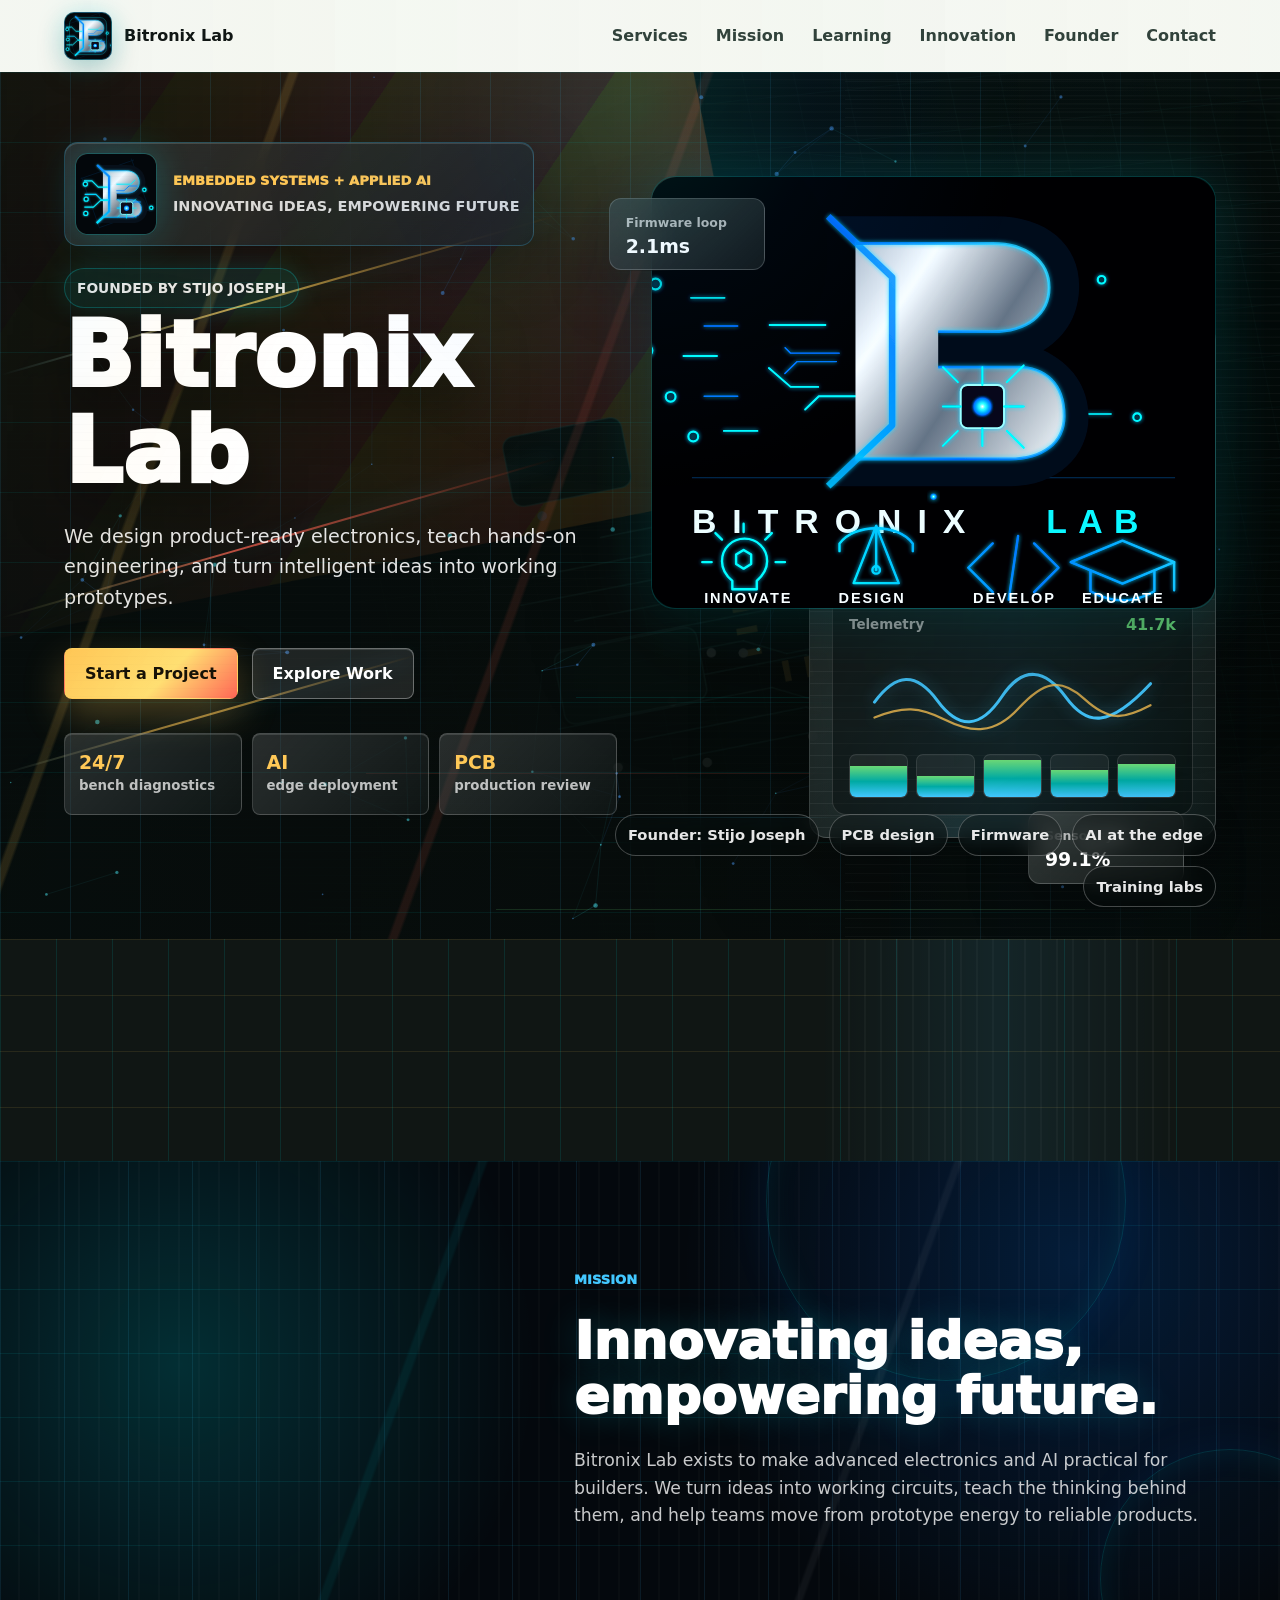
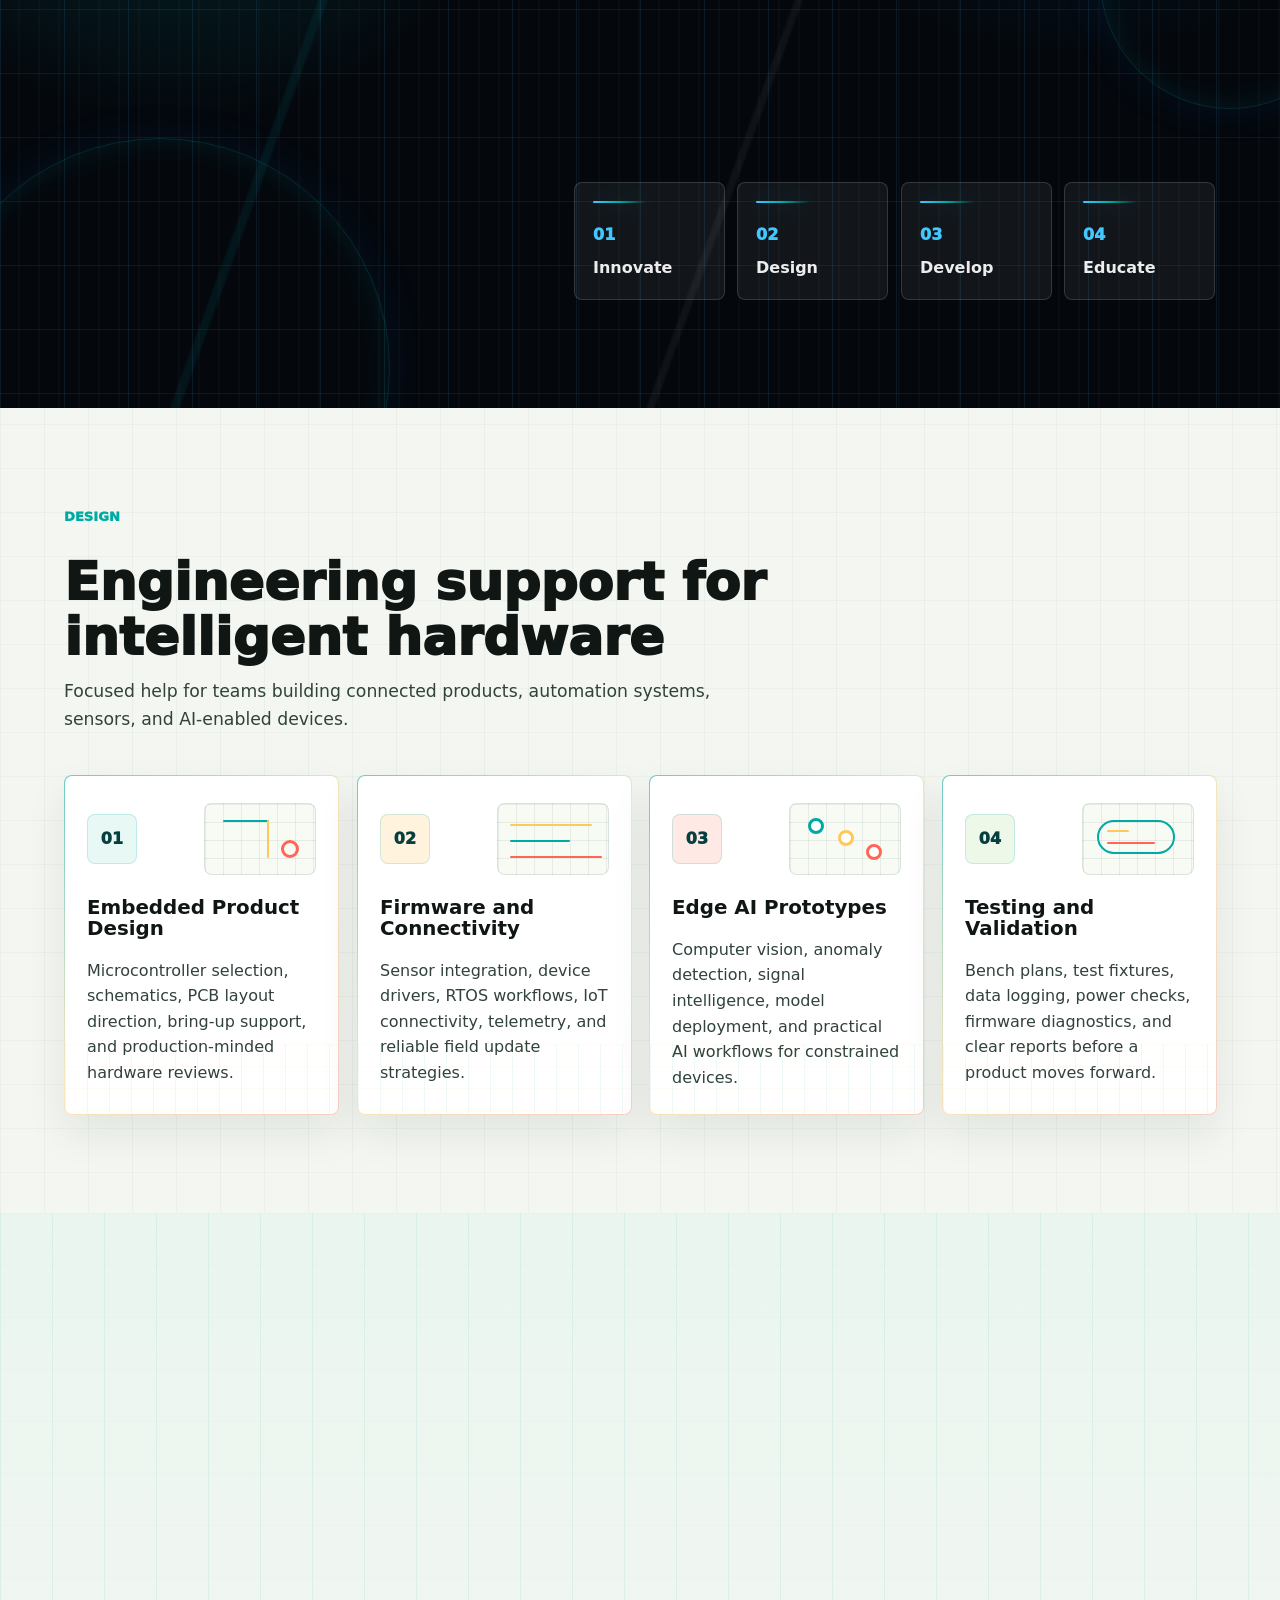
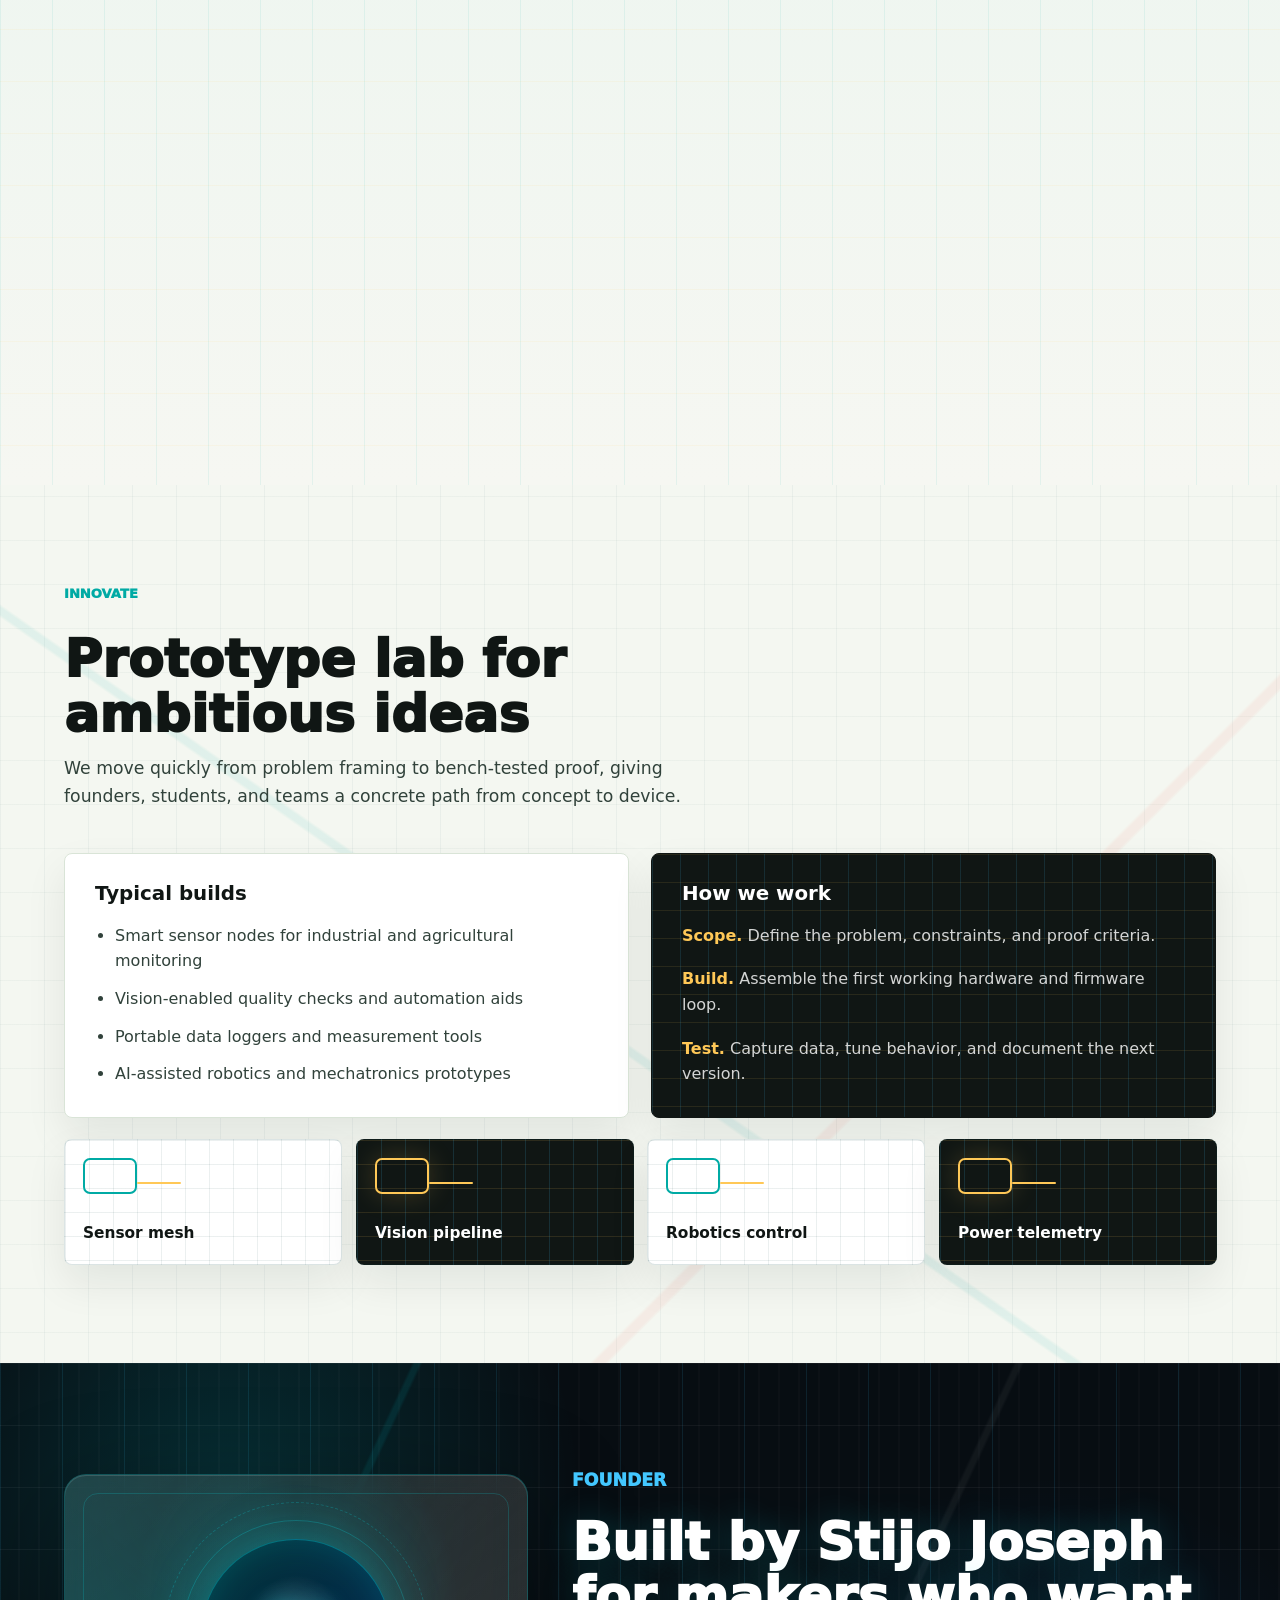
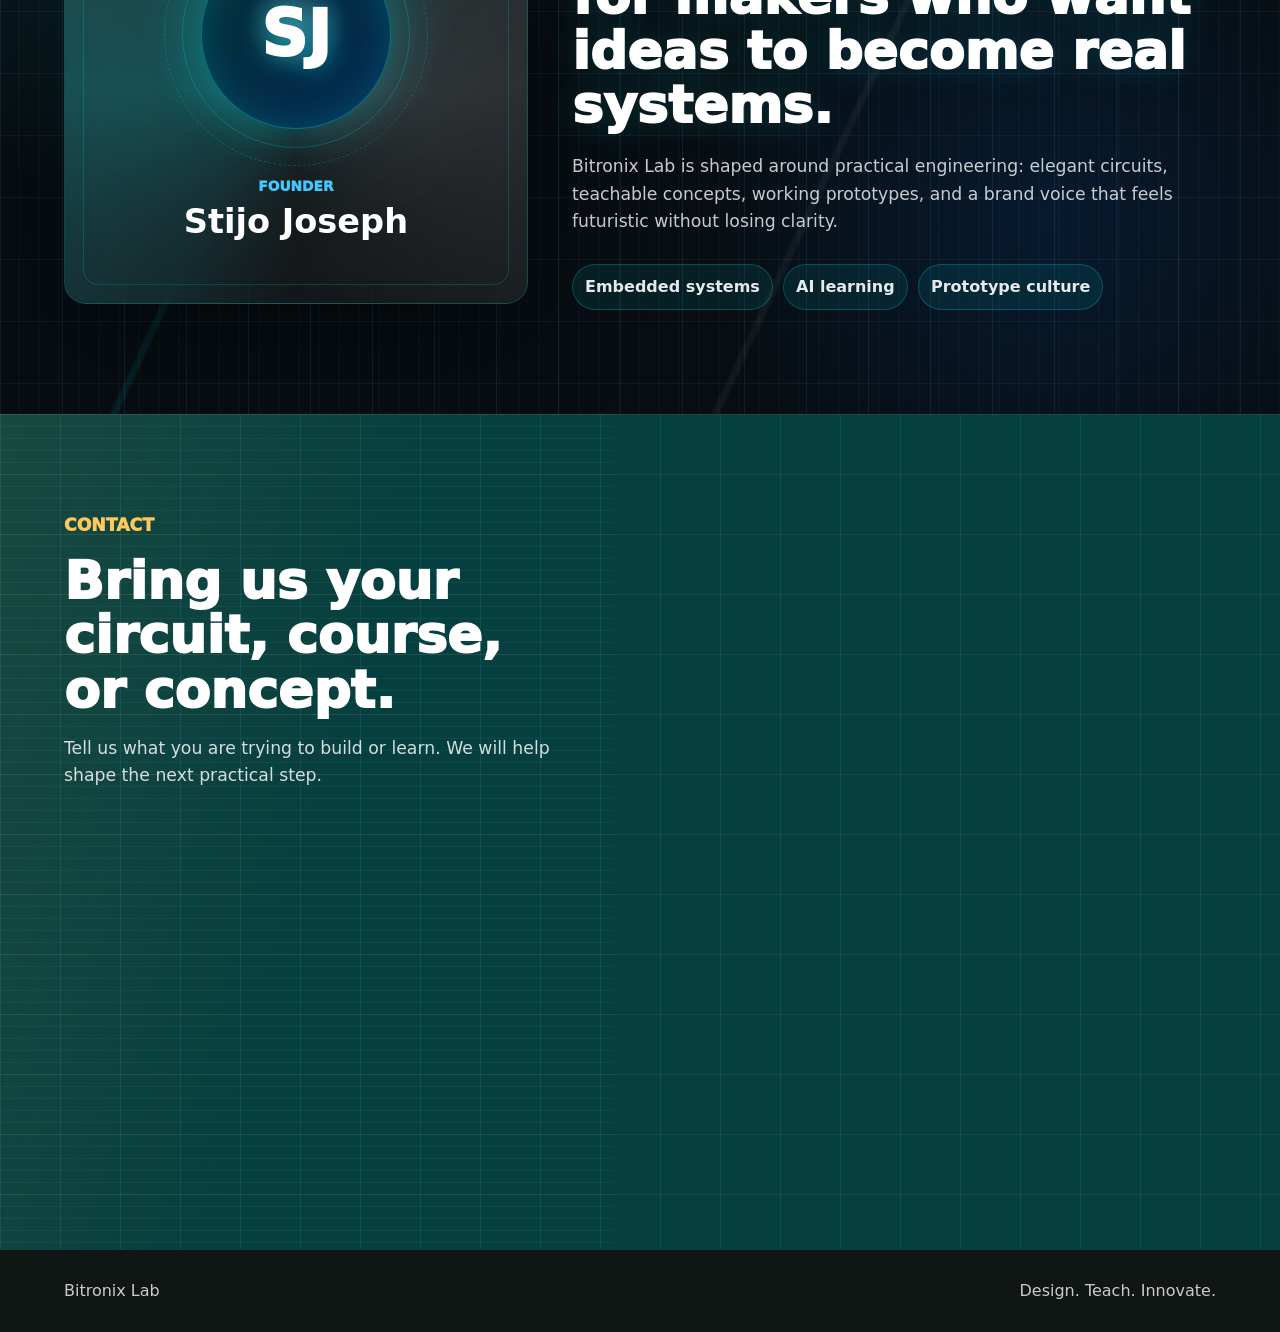
==== commit 246500bd: "3rd commit" ====
--- a/Website/index.html
+++ b/Website/index.html
@@ -27,12 +27,14 @@
       <a href="#mission">Mission</a>
       <a href="#learning">Learning</a>
       <a href="#innovation">Innovation</a>
+      <a href="#founder">Founder</a>
       <a href="#contact">Contact</a>
     </nav>
   </header>
 
   <main id="top">
     <section class="hero" aria-labelledby="hero-title">
+      <canvas class="neon-particle-field" data-particle-field aria-hidden="true"></canvas>
       <div class="hero-media" aria-hidden="true"></div>
       <div class="hero-overlay" aria-hidden="true"></div>
       <div class="circuit-field" aria-hidden="true"></div>
@@ -50,6 +52,7 @@
             <span class="brand-motto">Innovating ideas, empowering future</span>
           </div>
         </div>
+        <p class="founder-kicker">Founded by Stijo Joseph</p>
         <h1 id="hero-title">Bitronix Lab</h1>
         <p class="hero-copy">
           We design product-ready electronics, teach hands-on engineering, and turn intelligent ideas into working prototypes.
@@ -66,7 +69,12 @@
       </div>
 
       <div class="hero-visual" aria-hidden="true">
-        <div class="lab-device">
+        <div class="hero-lockup-shell" data-magnetic>
+          <img class="brand-lockup" src="assets/bitronix-brand-lockup.svg" alt="">
+          <span class="lockup-glow"></span>
+        </div>
+
+        <div class="lab-device" data-magnetic>
           <div class="device-toolbar">
             <span></span>
             <span></span>
@@ -120,6 +128,7 @@
       </div>
 
       <div class="hero-proof" aria-label="Company focus areas">
+        <span>Founder: Stijo Joseph</span>
         <span>PCB design</span>
         <span>Firmware</span>
         <span>AI at the edge</span>
@@ -345,6 +354,33 @@
           <div class="wall-module active">
             <span></span>
             <strong>Power telemetry</strong>
+          </div>
+        </div>
+      </div>
+    </section>
+
+    <section class="founder-section" id="founder" aria-labelledby="founder-title">
+      <div class="section-inner founder-layout">
+        <div class="founder-card" data-magnetic>
+          <div class="founder-avatar" aria-hidden="true">
+            <span>SJ</span>
+          </div>
+          <div class="founder-signature">
+            <span>Founder</span>
+            <strong>Stijo Joseph</strong>
+          </div>
+        </div>
+
+        <div class="founder-copy">
+          <p class="eyebrow">Founder</p>
+          <h2 id="founder-title">Built by Stijo Joseph for makers who want ideas to become real systems.</h2>
+          <p>
+            Bitronix Lab is shaped around practical engineering: elegant circuits, teachable concepts, working prototypes, and a brand voice that feels futuristic without losing clarity.
+          </p>
+          <div class="founder-stats" aria-label="Founder focus areas">
+            <span>Embedded systems</span>
+            <span>AI learning</span>
+            <span>Prototype culture</span>
           </div>
         </div>
       </div>
--- a/Website/styles.css
+++ b/Website/styles.css
@@ -17,6 +17,8 @@
   --tilt-y: 0deg;
   --cursor-x: 50%;
   --cursor-y: 12%;
+  --magnetic-x: 0px;
+  --magnetic-y: 0px;
 }
 
 * {
@@ -236,7 +238,7 @@
   position: relative;
   display: grid;
   min-height: calc(100svh - 72px);
-  grid-template-columns: minmax(0, 0.96fr) minmax(360px, 0.74fr);
+  grid-template-columns: minmax(0, 0.88fr) minmax(420px, 0.9fr);
   gap: 34px;
   align-items: center;
   overflow: hidden;
@@ -244,6 +246,16 @@
   color: #ffffff;
   isolation: isolate;
   perspective: 1100px;
+}
+
+.neon-particle-field {
+  position: absolute;
+  inset: 0;
+  z-index: -1;
+  width: 100%;
+  height: 100%;
+  opacity: 0.62;
+  pointer-events: none;
 }
 
 .hero-media,
@@ -355,6 +367,20 @@
   padding: 70px 0 124px;
 }
 
+.founder-kicker {
+  width: fit-content;
+  margin: 22px 0 0;
+  padding: 8px 12px;
+  border: 1px solid rgba(0, 245, 255, 0.22);
+  border-radius: 999px;
+  background: rgba(0, 245, 255, 0.08);
+  color: rgba(255, 255, 255, 0.9);
+  font-size: 0.86rem;
+  font-weight: 900;
+  text-transform: uppercase;
+  box-shadow: 0 0 28px rgba(0, 245, 255, 0.12);
+}
+
 .hero-brand-card {
   display: inline-flex;
   max-width: min(100%, 550px);
@@ -401,6 +427,10 @@
   animation-delay: 90ms;
 }
 
+.founder-kicker {
+  animation-delay: 120ms;
+}
+
 .hero-copy {
   animation-delay: 170ms;
 }
@@ -570,12 +600,78 @@
   position: relative;
   z-index: 1;
   justify-self: end;
-  width: min(540px, 100%);
+  width: min(660px, 100%);
+  min-height: min(700px, calc(100svh - 132px));
   transform-style: preserve-3d;
 }
 
+.hero-lockup-shell {
+  position: absolute;
+  top: 20px;
+  right: 0;
+  left: 0;
+  z-index: 2;
+  overflow: hidden;
+  border: 1px solid rgba(0, 245, 255, 0.2);
+  border-radius: 24px;
+  background:
+    radial-gradient(circle at 50% 18%, rgba(0, 245, 255, 0.16), transparent 42%),
+    rgba(0, 0, 0, 0.34);
+  box-shadow: 0 40px 120px rgba(0, 0, 0, 0.38), 0 0 66px rgba(0, 245, 255, 0.18);
+  transform: translate3d(var(--magnetic-x), var(--magnetic-y), 0);
+  transition: transform 180ms ease, box-shadow 180ms ease;
+  animation: lockupFloat 8.2s ease-in-out infinite;
+  backdrop-filter: blur(16px);
+}
+
+.hero-lockup-shell::before,
+.hero-lockup-shell::after {
+  position: absolute;
+  content: "";
+  pointer-events: none;
+}
+
+.hero-lockup-shell::before {
+  inset: 0;
+  background:
+    linear-gradient(110deg, transparent 0 38%, rgba(255, 255, 255, 0.2) 47%, transparent 58% 100%),
+    repeating-linear-gradient(180deg, rgba(255, 255, 255, 0.06) 0 1px, transparent 1px 10px);
+  transform: translateX(-120%);
+  animation: lockupShine 6.4s ease-in-out infinite;
+}
+
+.hero-lockup-shell::after {
+  inset: 16px;
+  border: 1px solid rgba(0, 245, 255, 0.18);
+  border-radius: 16px;
+}
+
+.brand-lockup {
+  position: relative;
+  z-index: 1;
+  width: 100%;
+  aspect-ratio: 1200 / 920;
+  object-fit: cover;
+  filter: saturate(1.24) contrast(1.05) drop-shadow(0 0 26px rgba(0, 245, 255, 0.2));
+}
+
+.lockup-glow {
+  position: absolute;
+  right: 18%;
+  bottom: 26%;
+  width: 16px;
+  height: 16px;
+  border-radius: 50%;
+  background: #ffffff;
+  box-shadow: 0 0 18px #ffffff, 0 0 48px #00f5ff, 0 0 96px #0577ff;
+  animation: lockupNode 3.2s ease-in-out infinite;
+}
+
 .lab-device {
   position: relative;
+  z-index: 1;
+  width: min(480px, 78%);
+  margin: 440px 0 0 auto;
   overflow: hidden;
   border: 1px solid rgba(255, 255, 255, 0.16);
   border-radius: 18px;
@@ -584,7 +680,7 @@
     rgba(6, 20, 19, 0.68);
   box-shadow: var(--hard-shadow), inset 0 1px 0 rgba(255, 255, 255, 0.16);
   backdrop-filter: blur(18px);
-  transform: perspective(920px) rotateX(var(--tilt-x)) rotateY(var(--tilt-y)) translateY(0);
+  transform: perspective(920px) rotateX(var(--tilt-x)) rotateY(var(--tilt-y)) translate3d(var(--magnetic-x), var(--magnetic-y), 0);
   transform-style: preserve-3d;
   transition: transform 220ms ease;
   animation: deviceFloat 7.2s ease-in-out infinite;
@@ -647,6 +743,22 @@
   padding: 22px;
 }
 
+.hero-visual .device-screen {
+  min-height: 330px;
+}
+
+.hero-visual .chip-board {
+  min-height: 184px;
+}
+
+.hero-visual .lab-device {
+  position: absolute;
+  right: 0;
+  bottom: 18px;
+  width: min(440px, 72%);
+  margin: 0;
+}
+
 .chip-board {
   position: relative;
   min-height: 238px;
@@ -1921,6 +2033,186 @@
   box-shadow: 0 0 28px rgba(255, 200, 87, 0.2);
 }
 
+.founder-section {
+  position: relative;
+  overflow: hidden;
+  padding: 104px 0;
+  background:
+    radial-gradient(circle at 18% 20%, rgba(0, 245, 255, 0.14), transparent 30%),
+    radial-gradient(circle at 82% 70%, rgba(5, 119, 255, 0.12), transparent 30%),
+    linear-gradient(90deg, rgba(67, 199, 255, 0.11) 1px, transparent 1px) 0 0 / 62px 62px,
+    linear-gradient(180deg, rgba(255, 255, 255, 0.05) 1px, transparent 1px) 0 0 / 62px 62px,
+    #070d12;
+  color: #ffffff;
+}
+
+.founder-section::before {
+  position: absolute;
+  inset: 0;
+  background:
+    linear-gradient(115deg, transparent 0 26%, rgba(0, 245, 255, 0.14) 26.2% 26.5%, transparent 26.7% 64%, rgba(255, 255, 255, 0.08) 64.2% 64.5%, transparent 64.7%),
+    repeating-linear-gradient(90deg, transparent 0 18px, rgba(255, 255, 255, 0.035) 18px 20px);
+  content: "";
+  opacity: 0.58;
+  animation: missionGrid 18s linear infinite;
+  pointer-events: none;
+}
+
+.founder-layout {
+  display: grid;
+  grid-template-columns: minmax(280px, 0.72fr) minmax(0, 1fr);
+  gap: 44px;
+  align-items: center;
+}
+
+.founder-card {
+  position: relative;
+  display: grid;
+  min-height: 430px;
+  align-content: center;
+  justify-items: center;
+  overflow: hidden;
+  padding: 34px;
+  border: 1px solid rgba(0, 245, 255, 0.22);
+  border-radius: 22px;
+  background:
+    radial-gradient(circle at 50% 28%, rgba(0, 245, 255, 0.18), transparent 42%),
+    linear-gradient(145deg, rgba(255, 255, 255, 0.13), rgba(255, 255, 255, 0.04)),
+    rgba(0, 0, 0, 0.38);
+  box-shadow: 0 34px 110px rgba(0, 0, 0, 0.34), inset 0 1px 0 rgba(255, 255, 255, 0.14);
+  transform: translate3d(var(--magnetic-x), var(--magnetic-y), 0);
+  transition: transform 180ms ease, box-shadow 180ms ease;
+  backdrop-filter: blur(18px);
+}
+
+.founder-card::before,
+.founder-card::after {
+  position: absolute;
+  content: "";
+  pointer-events: none;
+}
+
+.founder-card::before {
+  inset: -36%;
+  background: conic-gradient(from 180deg, transparent, rgba(0, 245, 255, 0.2), transparent, rgba(255, 255, 255, 0.1), transparent);
+  animation: logoSweep 10s linear infinite;
+}
+
+.founder-card::after {
+  inset: 18px;
+  border: 1px solid rgba(0, 245, 255, 0.16);
+  border-radius: 15px;
+}
+
+.founder-avatar,
+.founder-signature {
+  position: relative;
+  z-index: 1;
+}
+
+.founder-avatar {
+  display: grid;
+  width: 190px;
+  height: 190px;
+  place-items: center;
+  border: 1px solid rgba(0, 245, 255, 0.34);
+  border-radius: 50%;
+  background:
+    radial-gradient(circle at 50% 45%, rgba(255, 255, 255, 0.22), transparent 35%),
+    linear-gradient(135deg, rgba(0, 245, 255, 0.18), rgba(5, 119, 255, 0.28)),
+    #04080d;
+  color: #ffffff;
+  box-shadow: 0 0 54px rgba(0, 245, 255, 0.26), inset 0 0 38px rgba(0, 245, 255, 0.16);
+  animation: founderPulse 4.4s ease-in-out infinite;
+}
+
+.founder-avatar::before,
+.founder-avatar::after {
+  position: absolute;
+  border: 1px solid rgba(0, 245, 255, 0.2);
+  border-radius: 50%;
+  content: "";
+}
+
+.founder-avatar::before {
+  inset: -20px;
+  animation: orbitSpin 15s linear infinite;
+}
+
+.founder-avatar::after {
+  inset: -38px;
+  border-style: dashed;
+  animation: orbitSpin 22s linear infinite reverse;
+}
+
+.founder-avatar span {
+  font-size: 4rem;
+  font-weight: 950;
+  letter-spacing: 0;
+  text-shadow: 0 0 26px rgba(0, 245, 255, 0.48);
+}
+
+.founder-signature {
+  display: grid;
+  justify-items: center;
+  gap: 8px;
+  margin-top: 46px;
+  text-align: center;
+}
+
+.founder-signature span {
+  color: var(--cyan);
+  font-size: 0.86rem;
+  font-weight: 950;
+  text-transform: uppercase;
+}
+
+.founder-signature strong {
+  color: #ffffff;
+  font-size: 2.1rem;
+  line-height: 1;
+}
+
+.founder-copy {
+  position: relative;
+  z-index: 1;
+  display: grid;
+  gap: 20px;
+}
+
+.founder-copy .eyebrow {
+  color: var(--cyan);
+  margin: 0;
+}
+
+.founder-copy h2 {
+  color: #ffffff;
+  text-shadow: 0 0 36px rgba(0, 245, 255, 0.2);
+}
+
+.founder-copy p {
+  max-width: 760px;
+  margin: 0;
+  color: rgba(255, 255, 255, 0.78);
+  font-size: 1.08rem;
+}
+
+.founder-stats {
+  display: flex;
+  flex-wrap: wrap;
+  gap: 10px;
+  margin-top: 8px;
+}
+
+.founder-stats span {
+  padding: 9px 12px;
+  border: 1px solid rgba(0, 245, 255, 0.22);
+  border-radius: 999px;
+  background: rgba(0, 245, 255, 0.08);
+  color: rgba(255, 255, 255, 0.9);
+  font-weight: 850;
+}
+
 .contact-section {
   position: relative;
   overflow: hidden;
@@ -2116,9 +2408,71 @@
   transform: translateY(-5px);
 }
 
+.founder-card.revealable.is-visible {
+  transform: translate3d(var(--magnetic-x), var(--magnetic-y), 0);
+}
+
+.founder-card.revealable.is-visible:hover {
+  transform: translate3d(var(--magnetic-x), var(--magnetic-y), 0) translateY(-4px);
+}
+
 @keyframes logoSweep {
   to {
     transform: rotate(360deg);
+  }
+}
+
+@keyframes lockupFloat {
+  0%,
+  100% {
+    transform: translate3d(var(--magnetic-x), var(--magnetic-y), 0) rotateX(0deg);
+  }
+
+  50% {
+    transform: translate3d(var(--magnetic-x), calc(var(--magnetic-y) - 10px), 0) rotateX(1.4deg);
+  }
+}
+
+@keyframes lockupShine {
+  0%,
+  54% {
+    transform: translateX(-120%);
+    opacity: 0;
+  }
+
+  68% {
+    opacity: 1;
+  }
+
+  100% {
+    transform: translateX(120%);
+    opacity: 0;
+  }
+}
+
+@keyframes lockupNode {
+  0%,
+  100% {
+    opacity: 0.6;
+    transform: scale(0.8);
+  }
+
+  50% {
+    opacity: 1;
+    transform: scale(1.25);
+  }
+}
+
+@keyframes founderPulse {
+  0%,
+  100% {
+    box-shadow: 0 0 54px rgba(0, 245, 255, 0.26), inset 0 0 38px rgba(0, 245, 255, 0.16);
+    transform: scale(1);
+  }
+
+  50% {
+    box-shadow: 0 0 76px rgba(0, 245, 255, 0.38), inset 0 0 54px rgba(0, 245, 255, 0.24);
+    transform: scale(1.03);
   }
 }
 
@@ -2238,11 +2592,11 @@
 @keyframes deviceFloat {
   0%,
   100% {
-    transform: perspective(920px) rotateX(var(--tilt-x)) rotateY(var(--tilt-y)) translateY(0);
+    transform: perspective(920px) rotateX(var(--tilt-x)) rotateY(var(--tilt-y)) translate3d(var(--magnetic-x), var(--magnetic-y), 0);
   }
 
   50% {
-    transform: perspective(920px) rotateX(var(--tilt-x)) rotateY(var(--tilt-y)) translateY(-10px);
+    transform: perspective(920px) rotateX(var(--tilt-x)) rotateY(var(--tilt-y)) translate3d(var(--magnetic-x), calc(var(--magnetic-y) - 10px), 0);
   }
 }
 
@@ -2366,6 +2720,10 @@
     grid-template-columns: minmax(0, 1fr) minmax(330px, 0.62fr);
   }
 
+  .hero-visual {
+    min-height: 640px;
+  }
+
   .device-screen {
     min-height: 388px;
   }
@@ -2401,8 +2759,17 @@
     right: -92px;
     bottom: 108px;
     width: 430px;
+    min-height: 520px;
     opacity: 0.56;
     pointer-events: none;
+  }
+
+  .hero-lockup-shell {
+    top: 0;
+  }
+
+  .hero-visual .lab-device {
+    width: 82%;
   }
 
   .floating-readout {
@@ -2418,12 +2785,17 @@
   .learning-layout,
   .innovation-grid,
   .contact-layout,
-  .mission-layout {
+  .mission-layout,
+  .founder-layout {
     grid-template-columns: 1fr;
   }
 
   .mission-logo-panel {
     min-height: 420px;
+  }
+
+  .founder-card {
+    min-height: 360px;
   }
 
   .compact {
@@ -2493,6 +2865,10 @@
     display: none;
   }
 
+  .neon-particle-field {
+    opacity: 0.38;
+  }
+
   h1 {
     font-size: 3.25rem;
   }
@@ -2540,7 +2916,8 @@
   .section,
   .learning-section,
   .contact-section,
-  .mission-section {
+  .mission-section,
+  .founder-section {
     padding: 68px 0;
   }
 
@@ -2586,7 +2963,8 @@
   .track,
   .innovation-panel,
   .contact-form,
-  .mission-logo-panel {
+  .mission-logo-panel,
+  .founder-card {
     padding: 20px;
   }
 
@@ -2608,6 +2986,19 @@
     grid-template-columns: 1fr;
   }
 
+  .founder-avatar {
+    width: 154px;
+    height: 154px;
+  }
+
+  .founder-avatar span {
+    font-size: 3.1rem;
+  }
+
+  .founder-signature strong {
+    font-size: 1.7rem;
+  }
+
   .service-top {
     align-items: flex-start;
   }
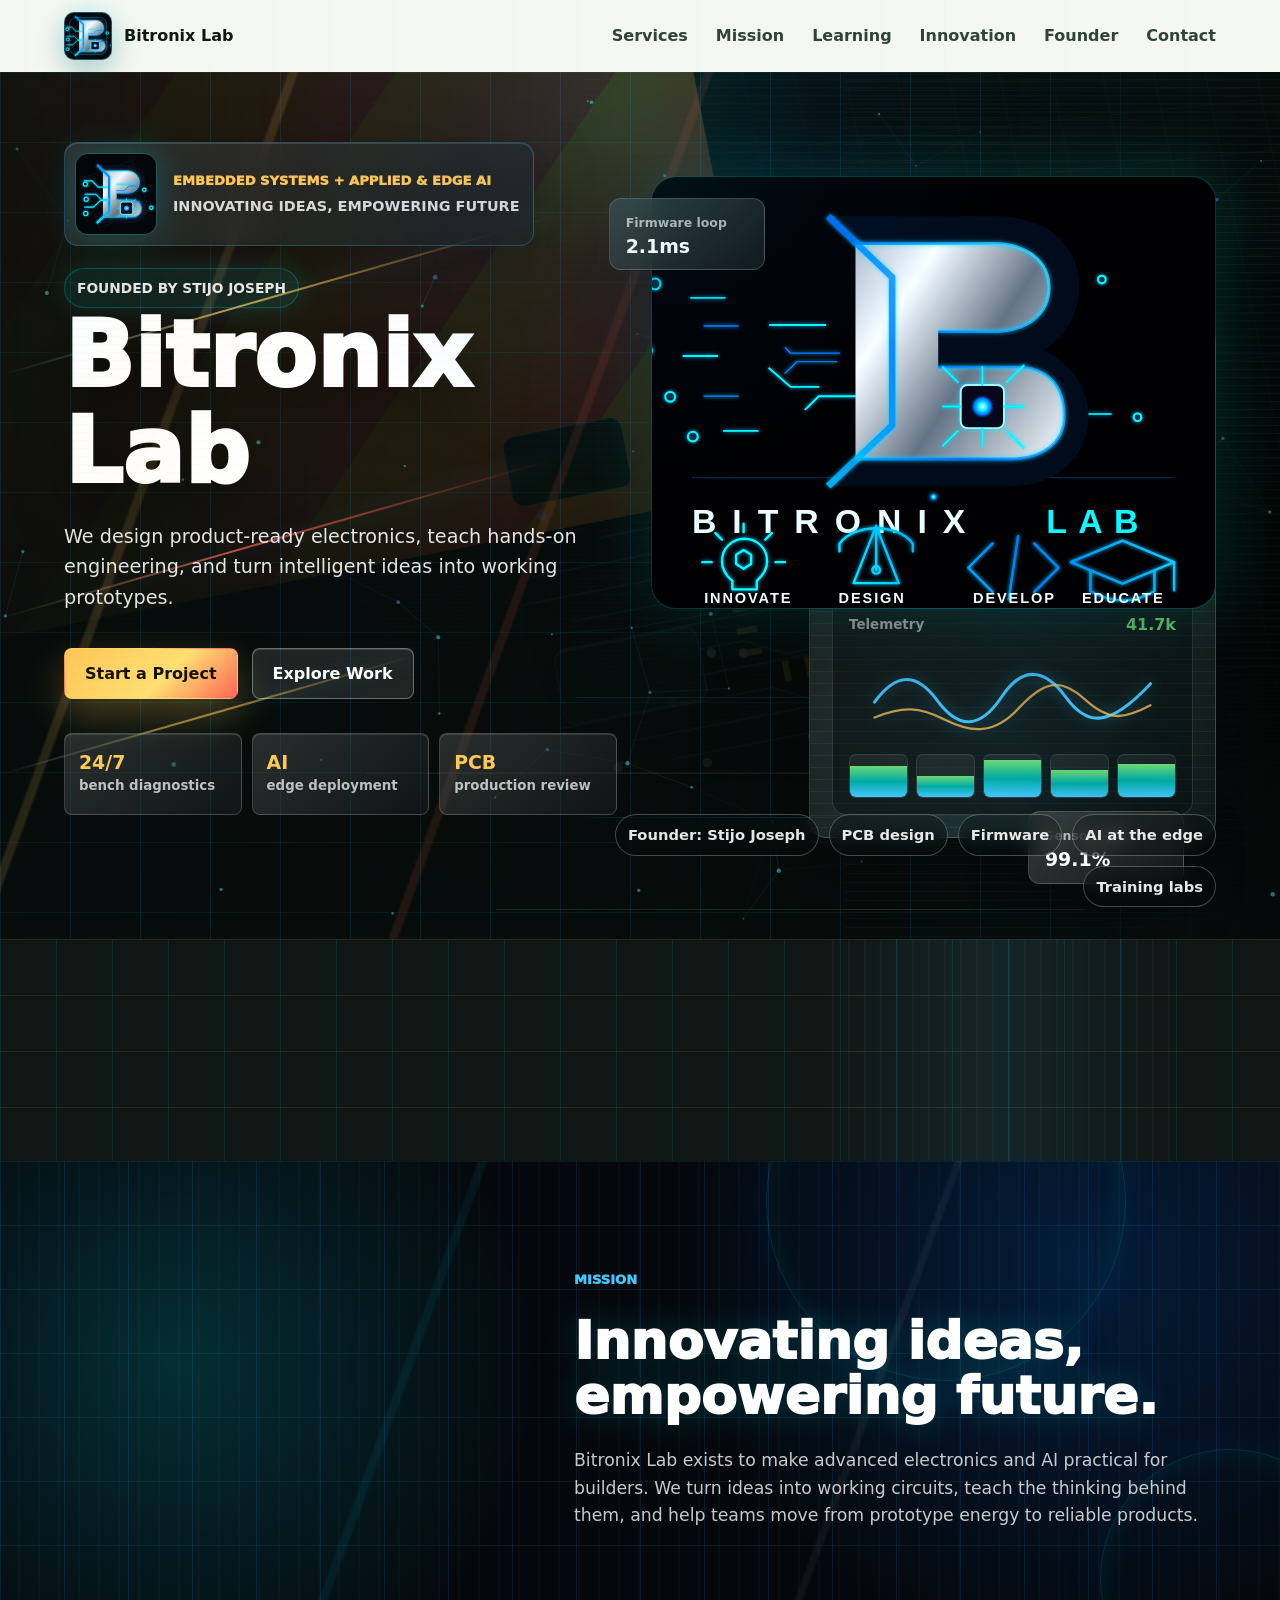
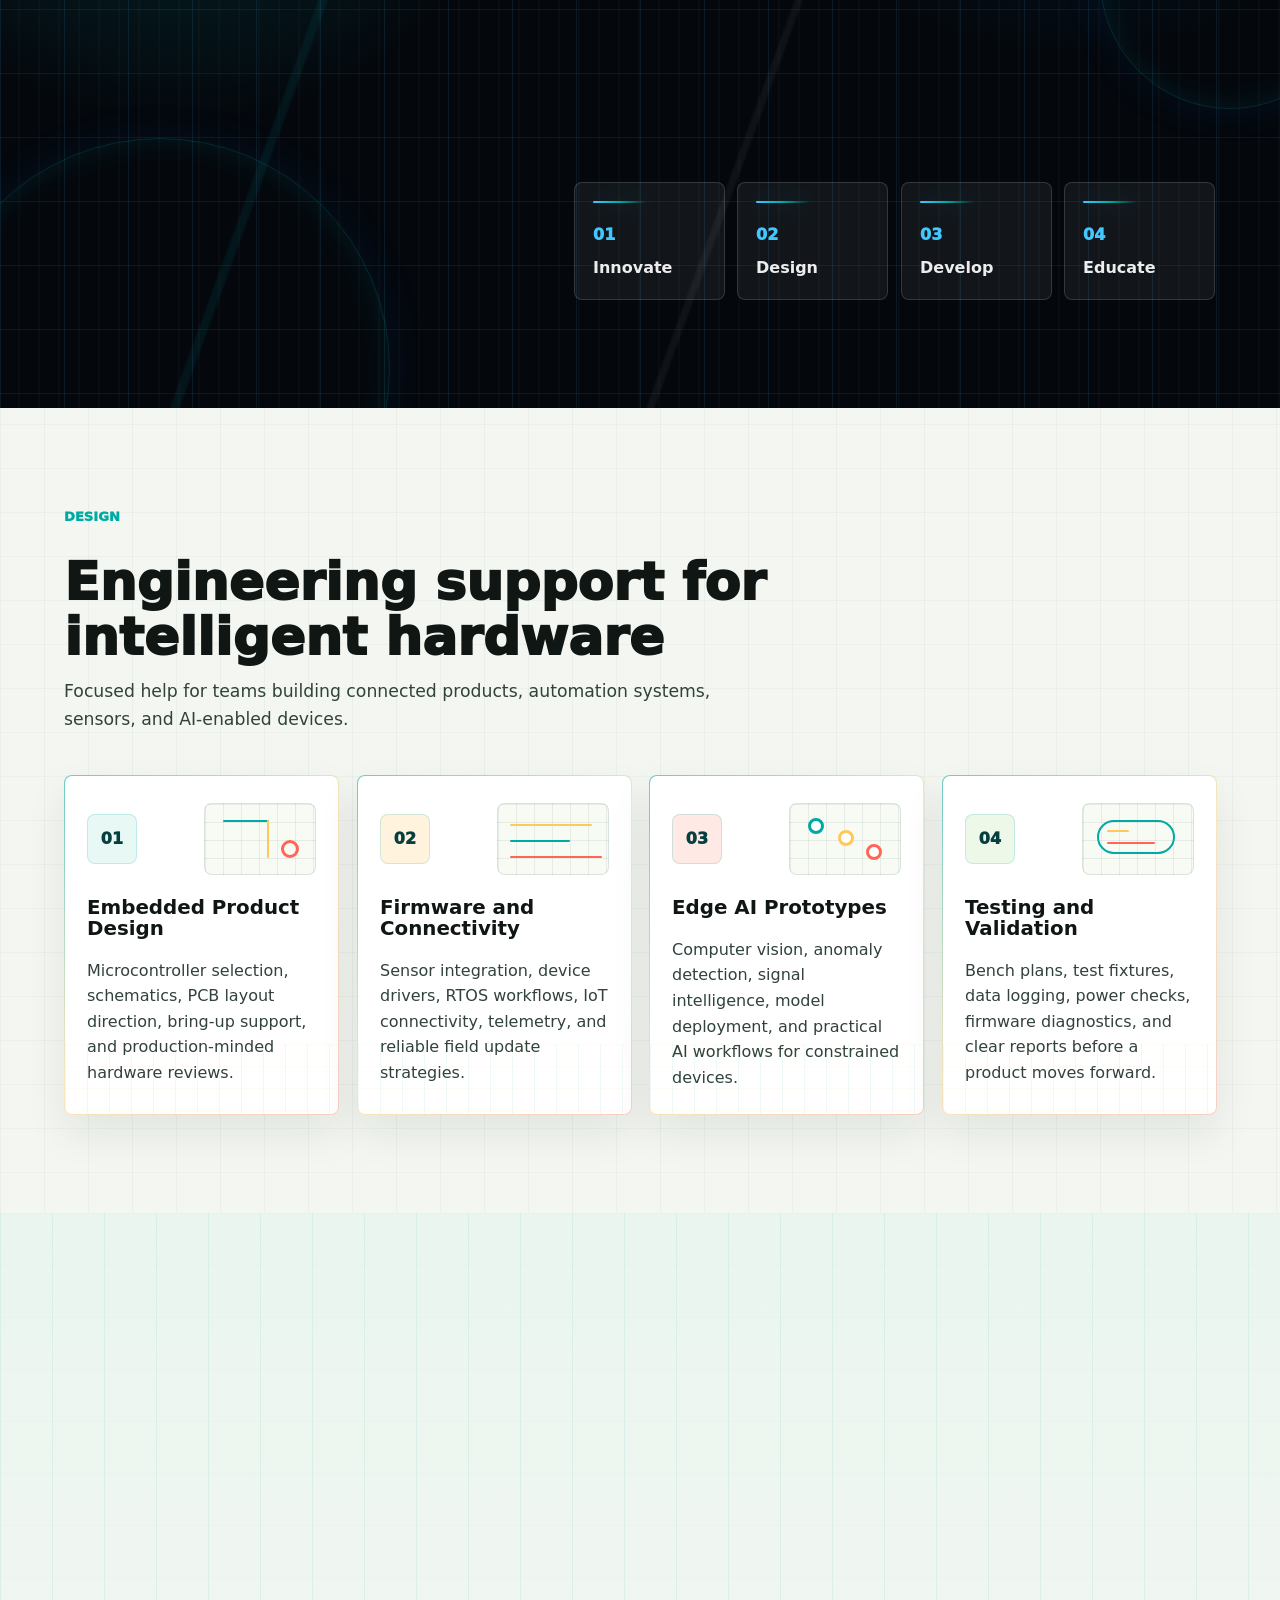
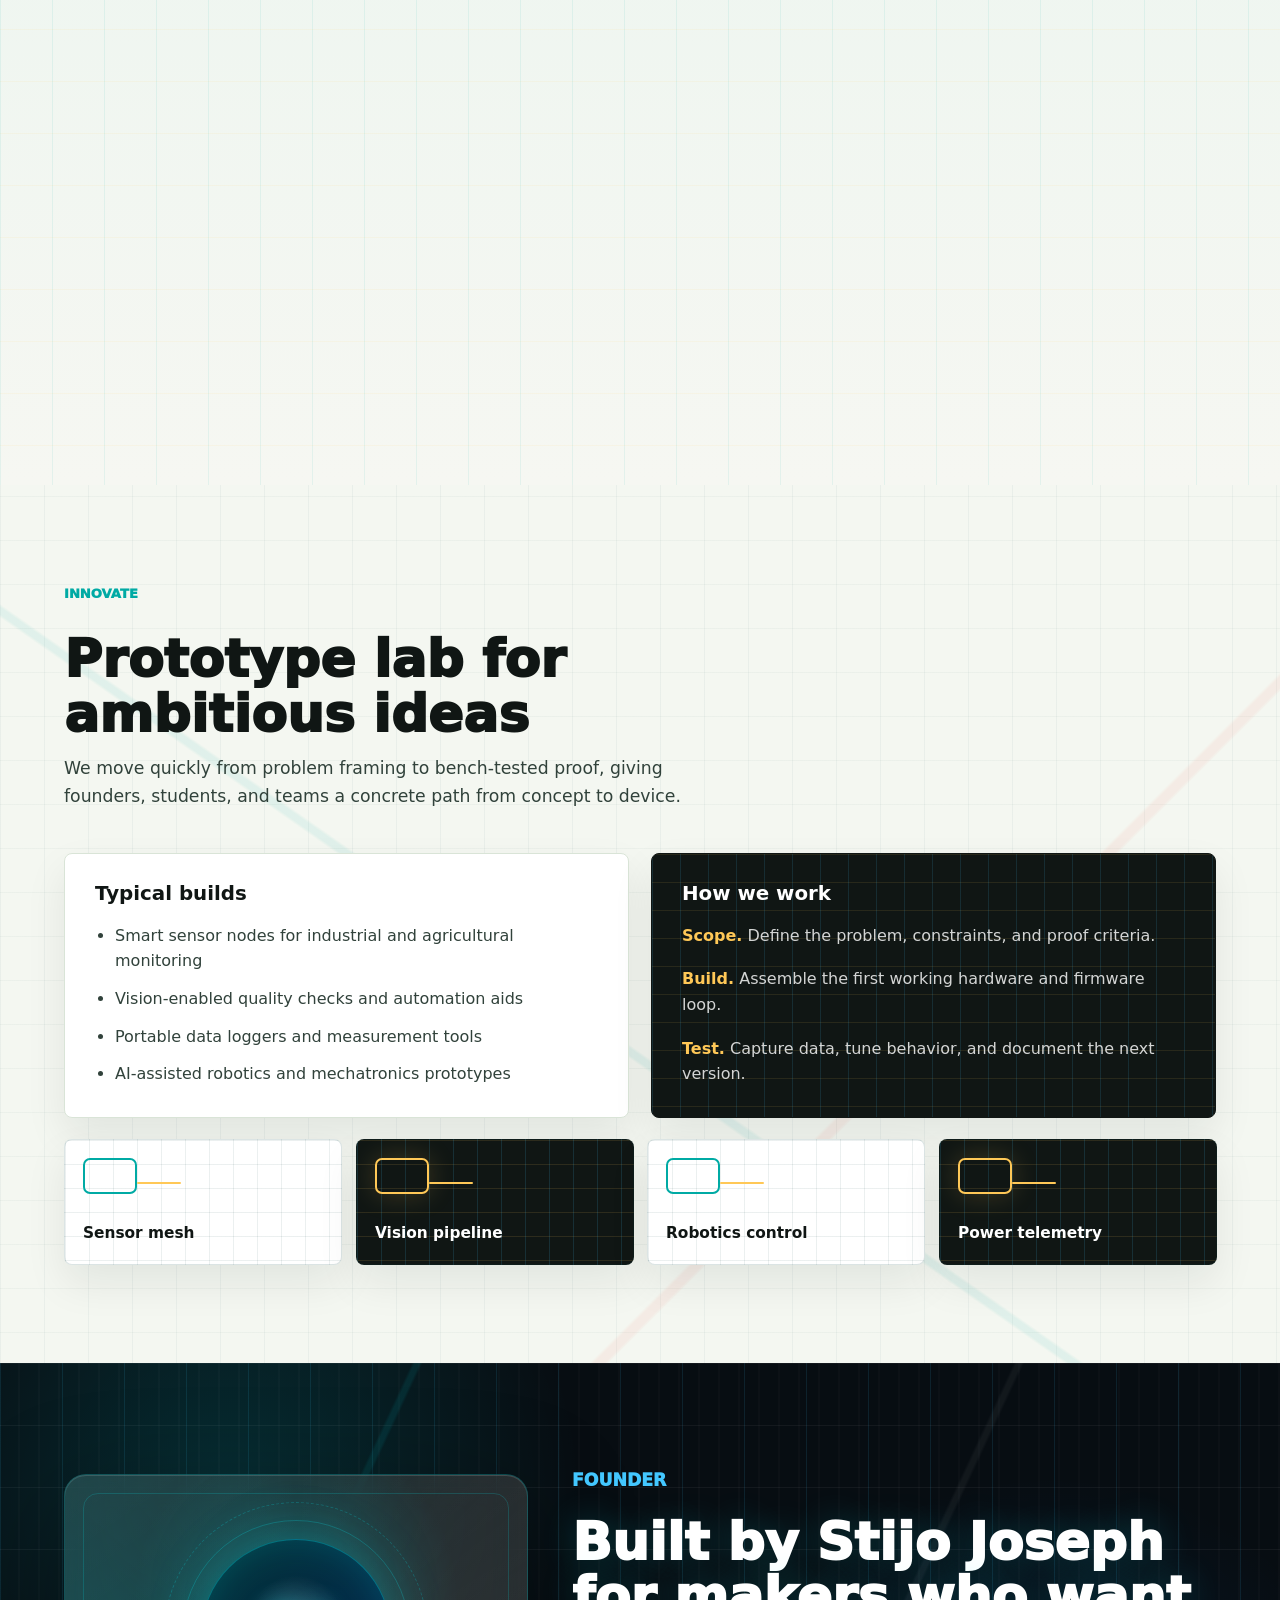
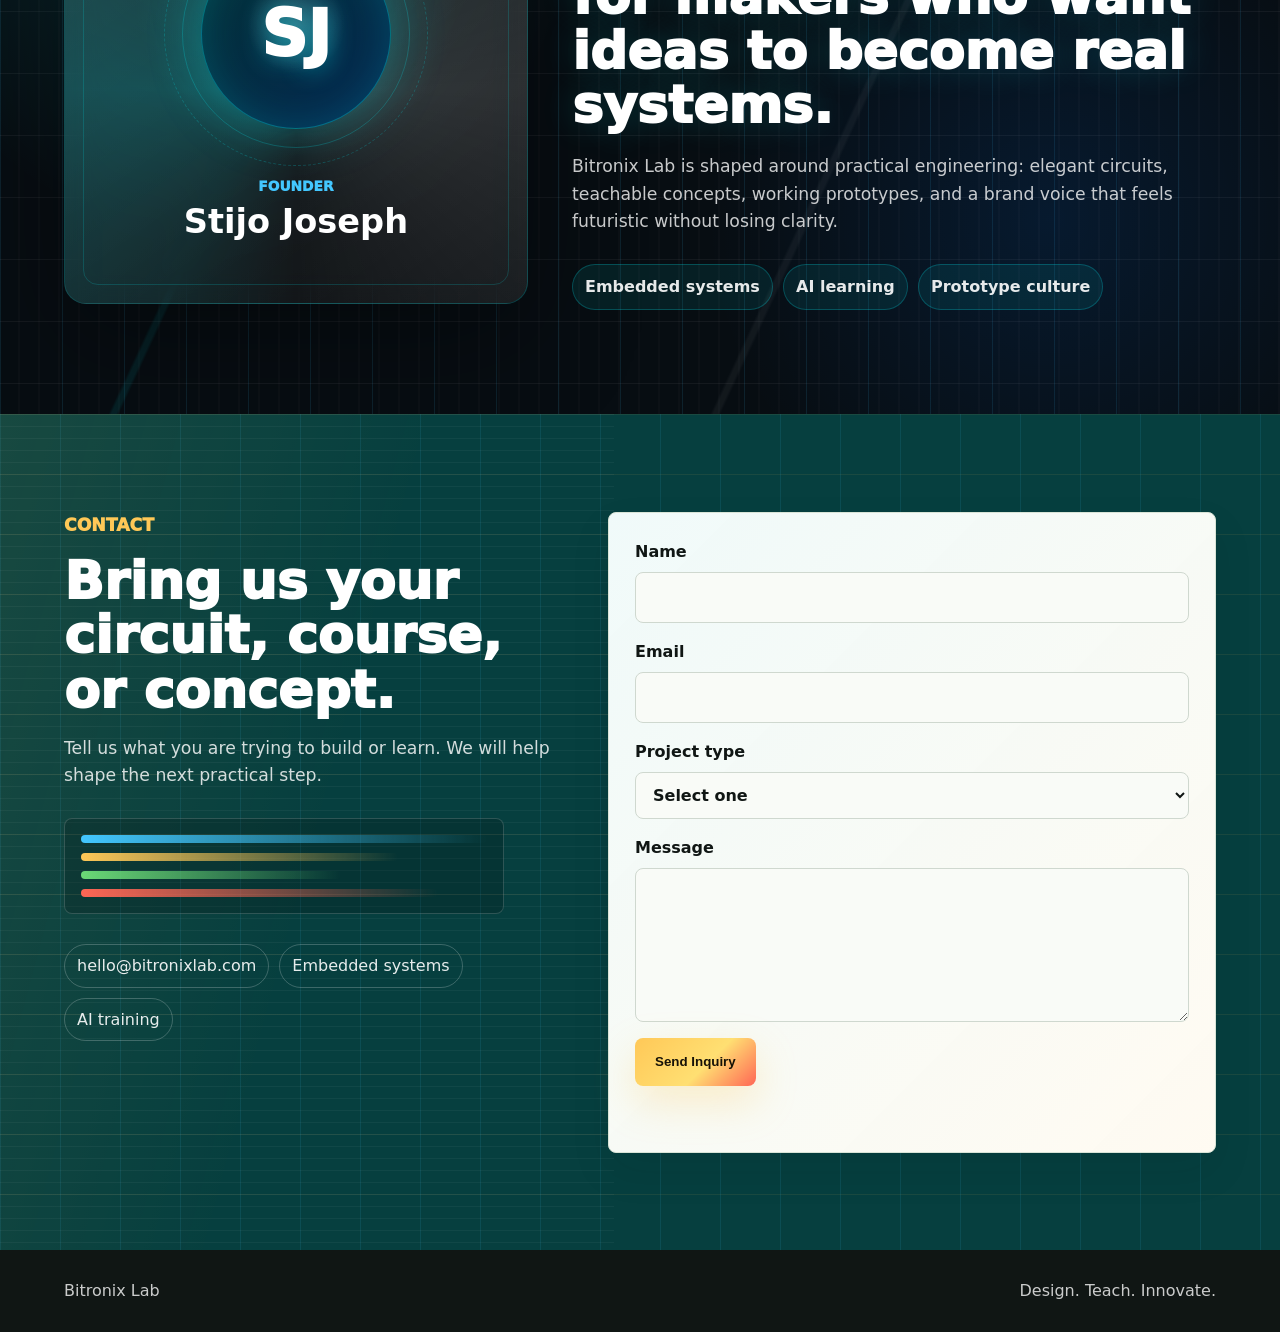
==== commit b18596fd: "big change" ====
--- a/Website/index.html
+++ b/Website/index.html
@@ -48,7 +48,7 @@
         <div class="hero-brand-card">
           <img class="hero-logo" src="assets/bitronix-logo.svg" alt="Bitronix Lab logo">
           <div>
-            <p class="eyebrow">Embedded systems + applied AI</p>
+            <p class="eyebrow">Embedded systems + applied &amp; edge AI</p>
             <span class="brand-motto">Innovating ideas, empowering future</span>
           </div>
         </div>
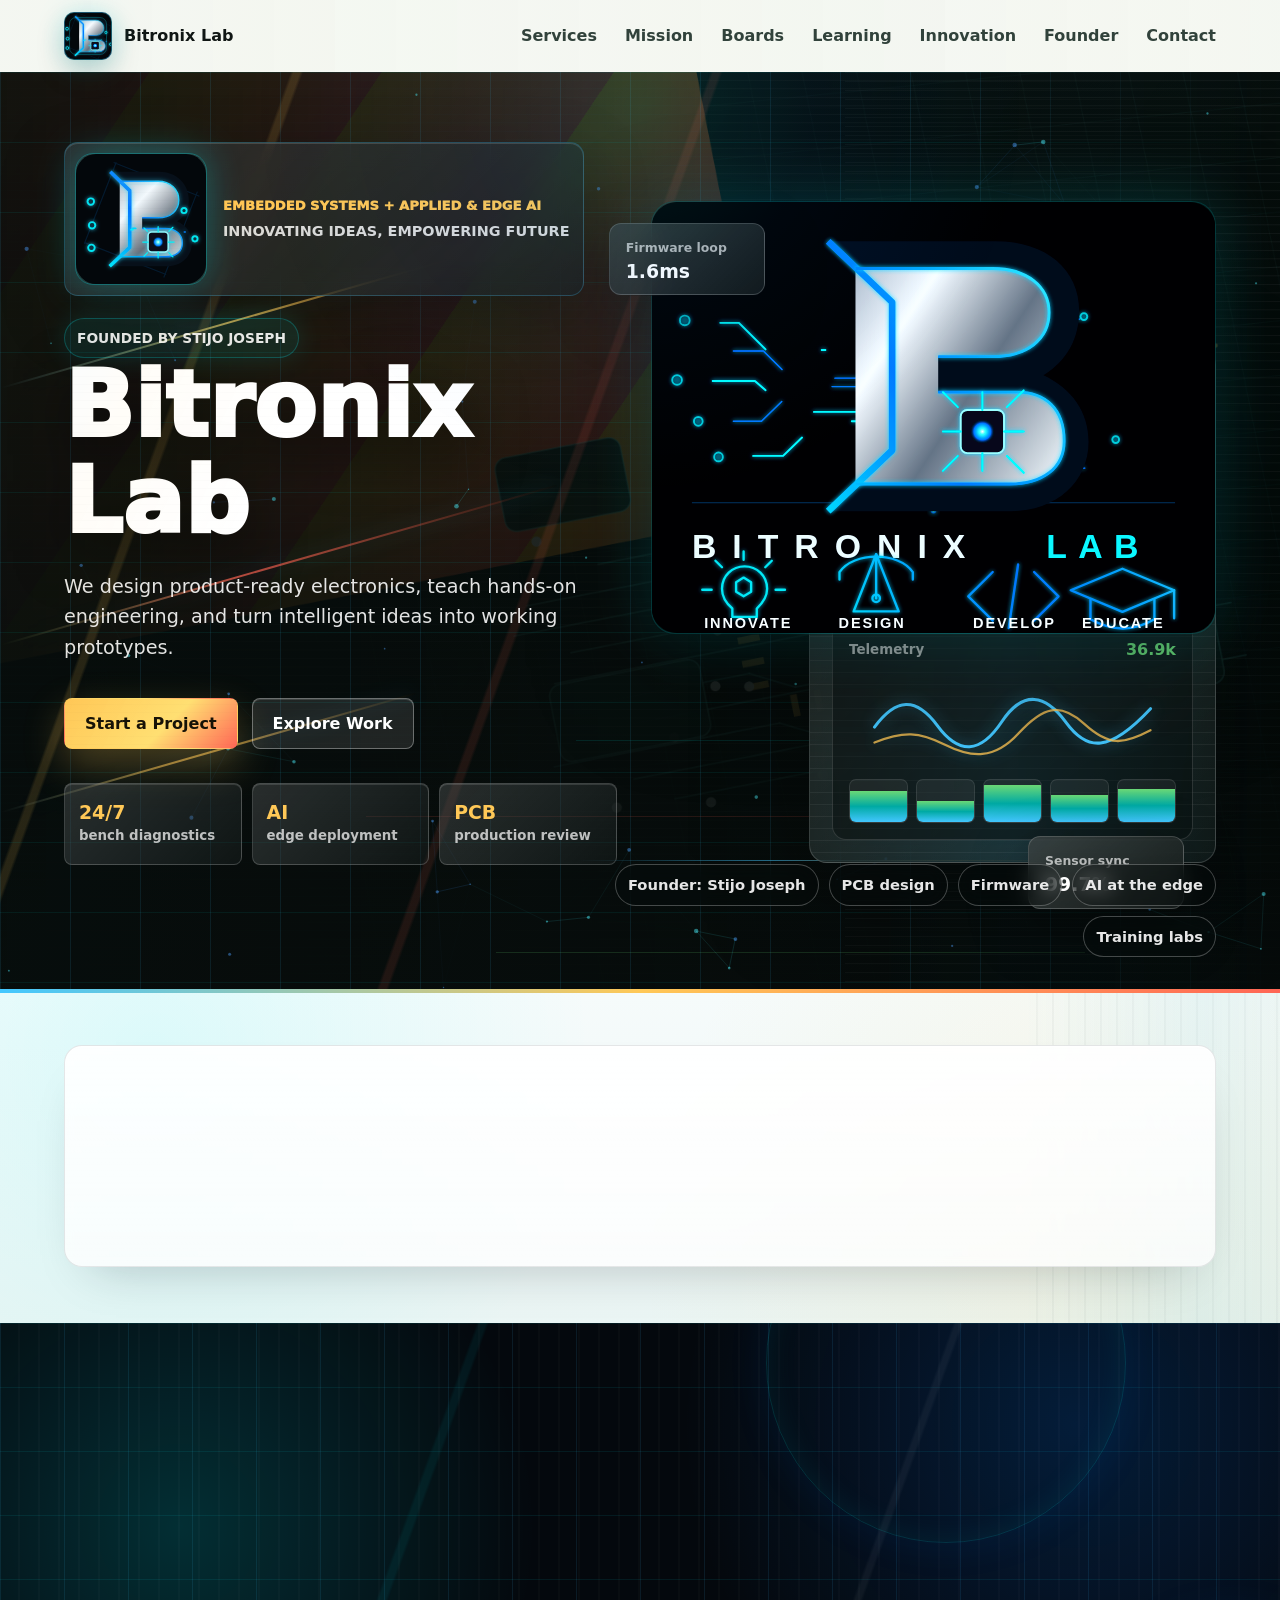
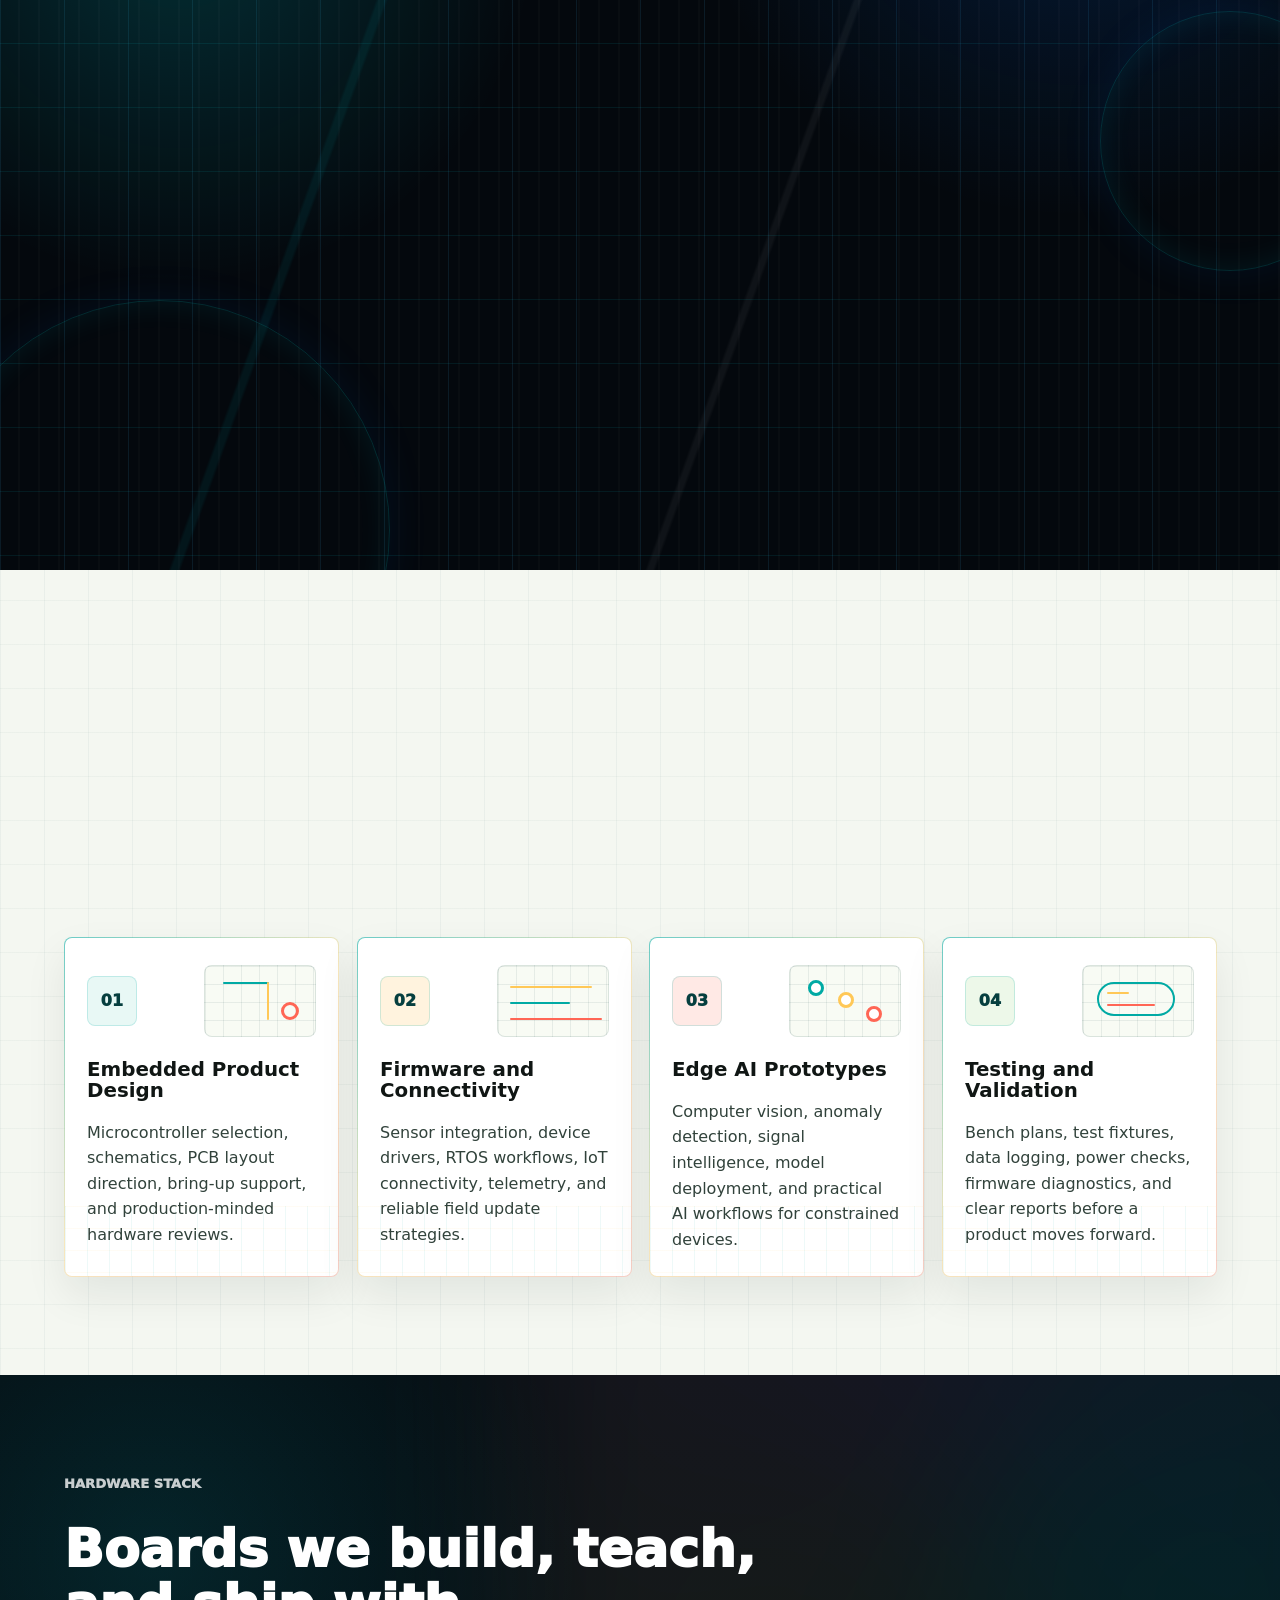
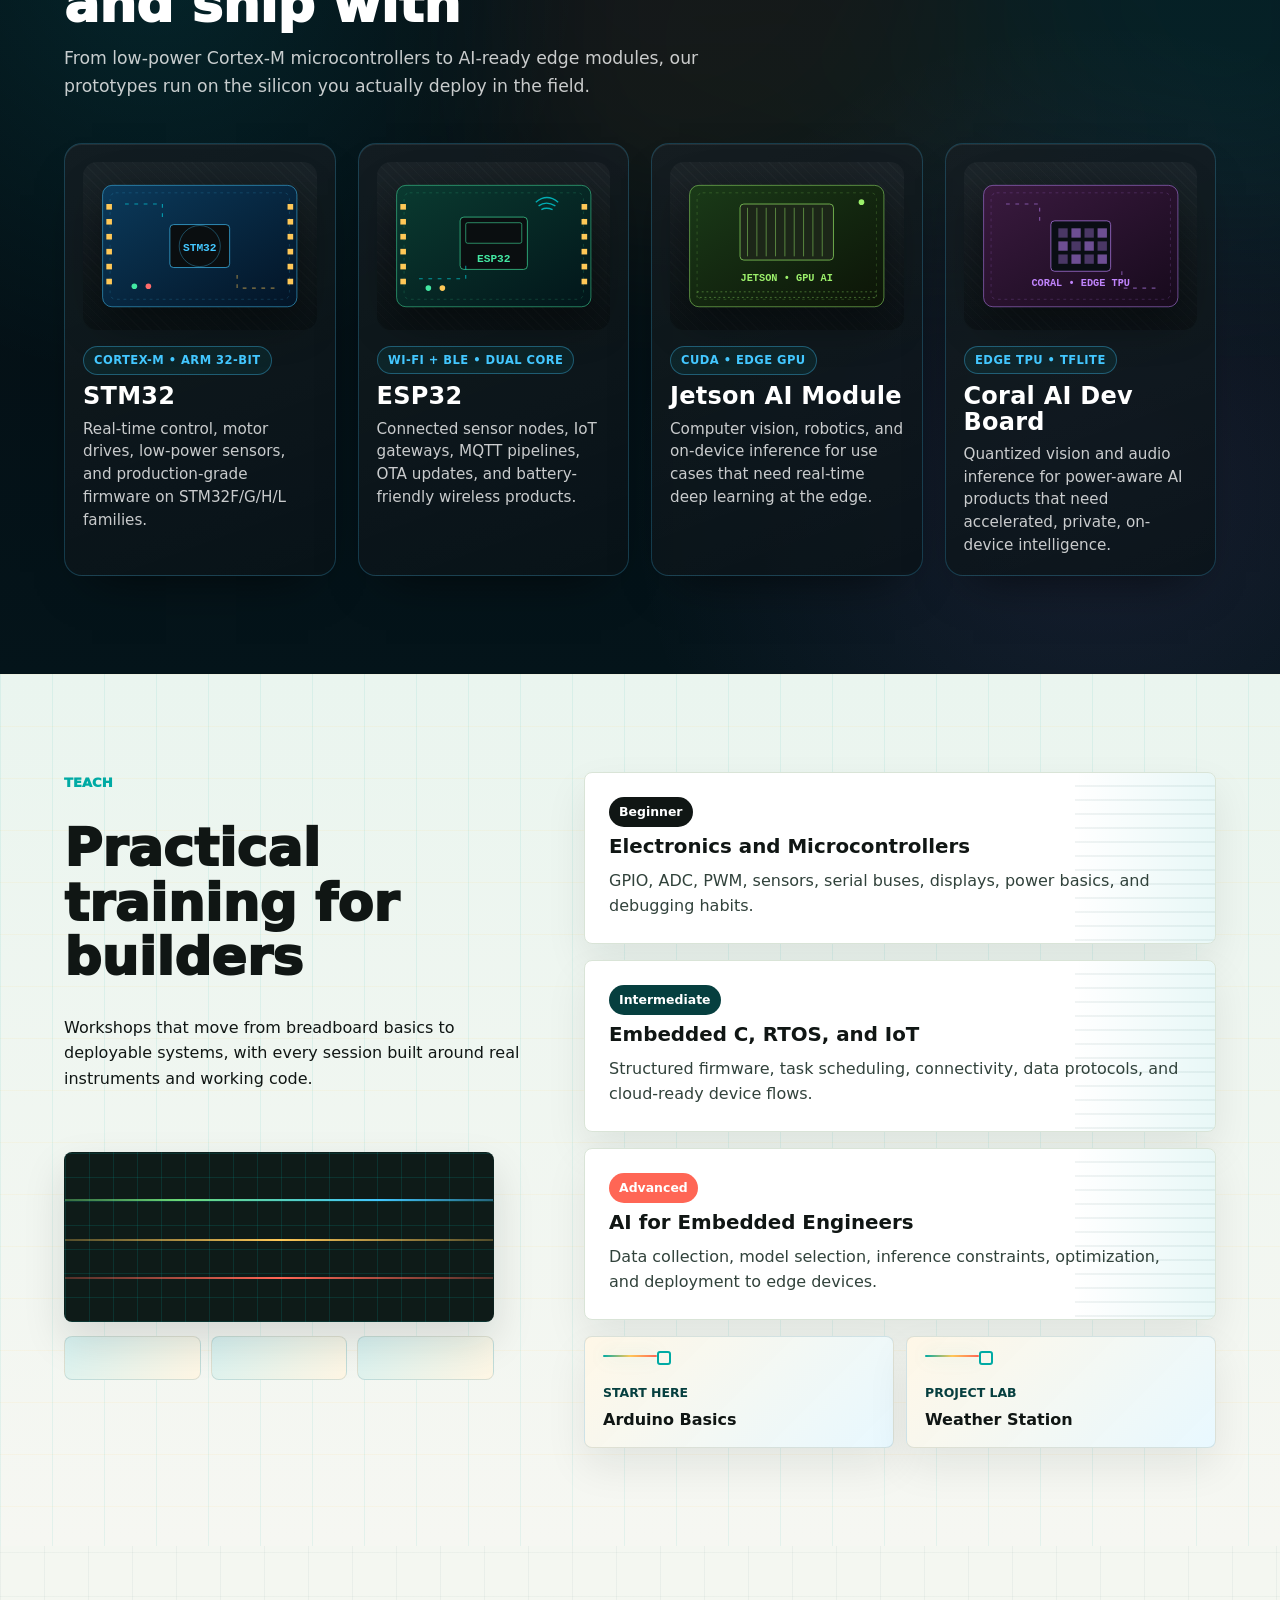
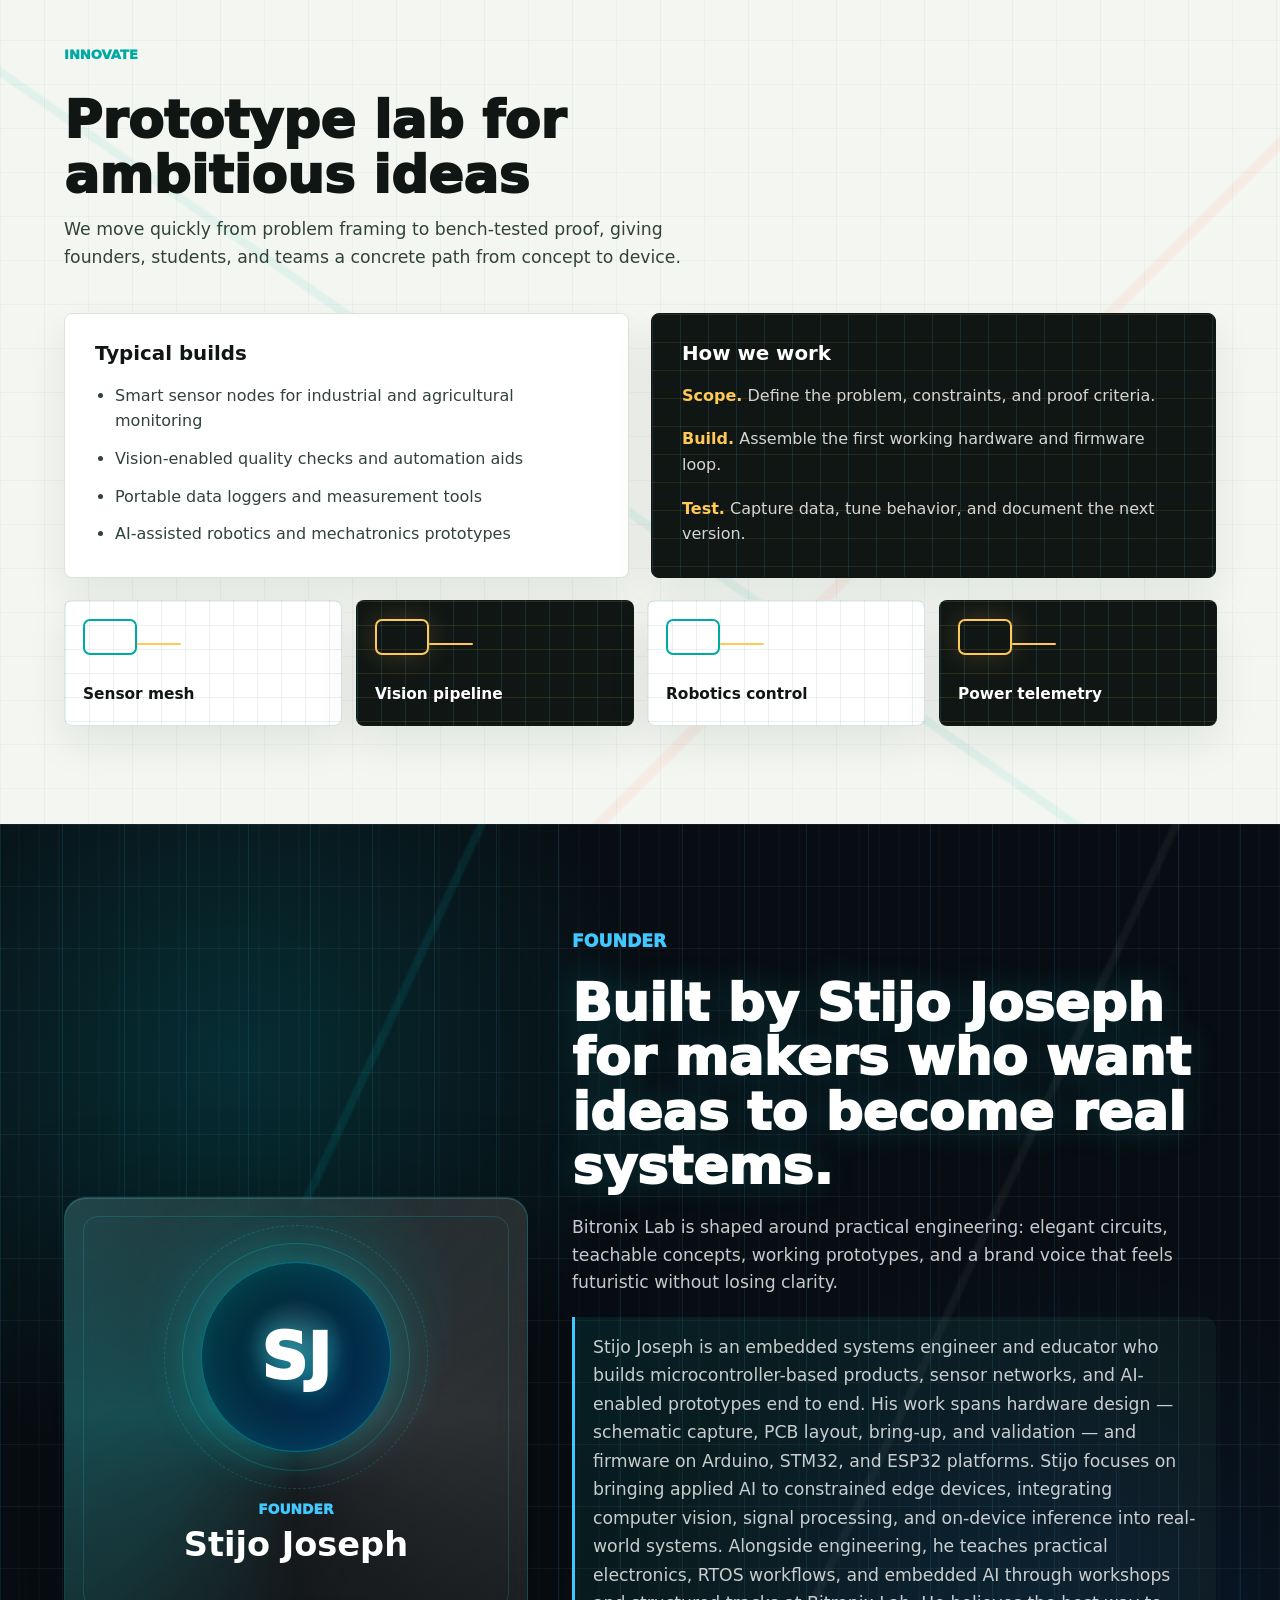
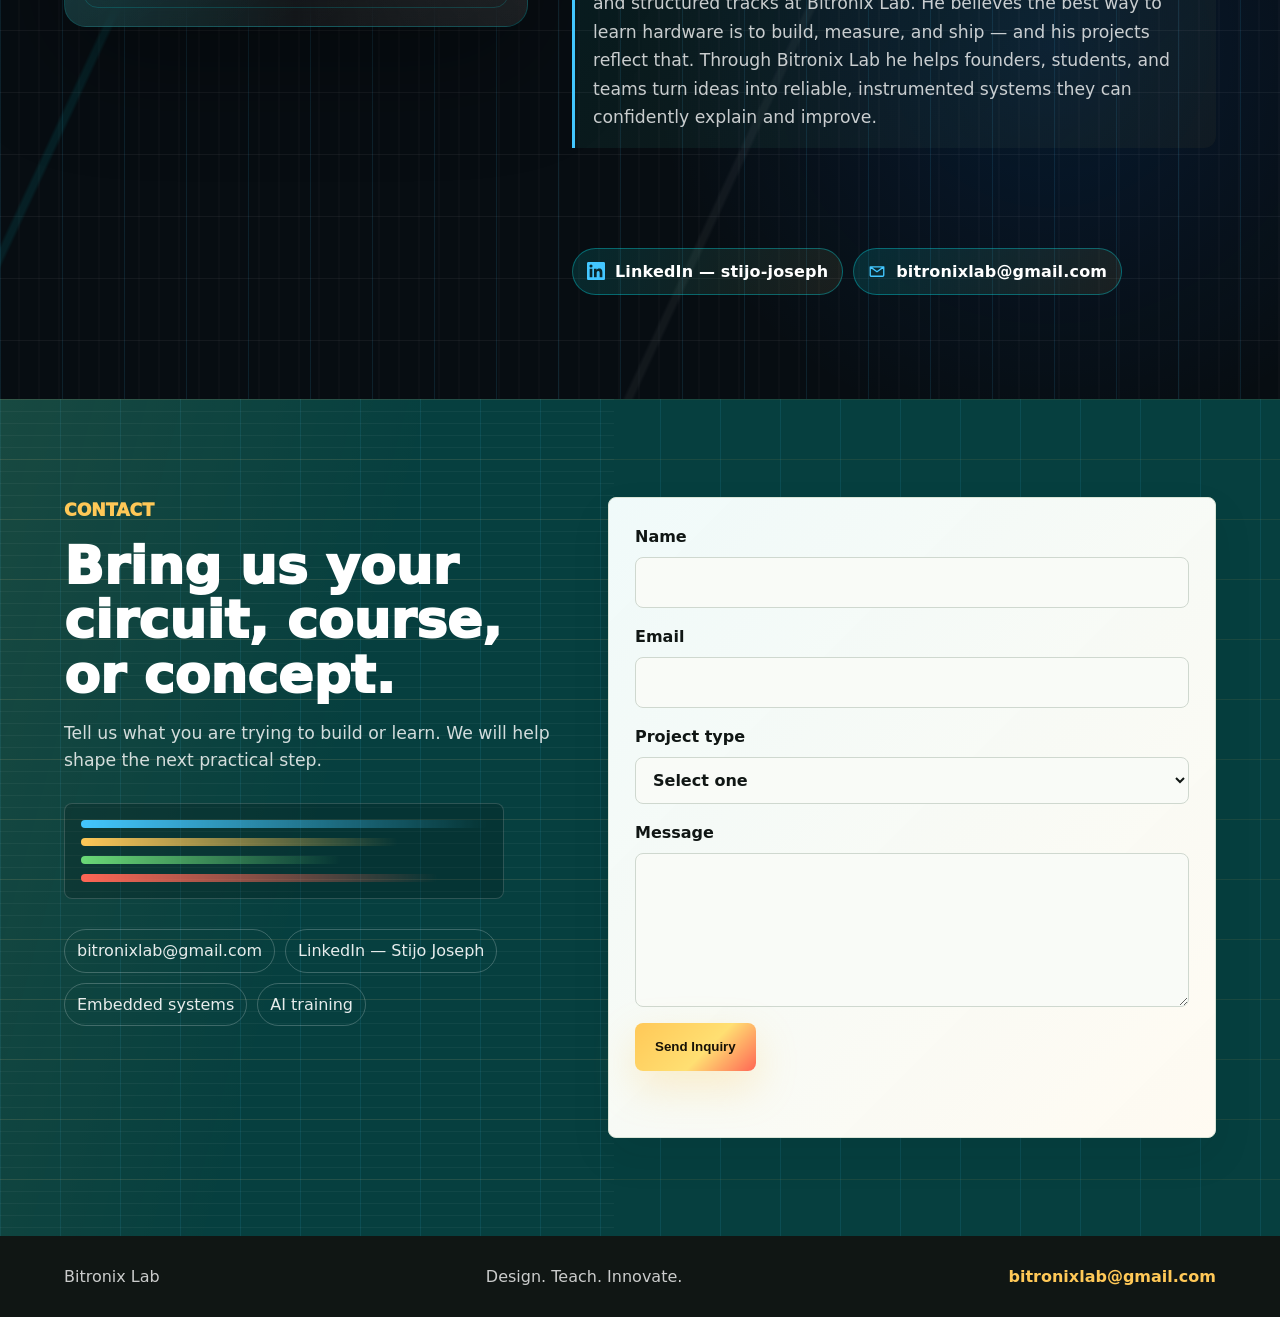
==== commit acaf74e2: "add improvisations" ====
--- a/Website/index.html
+++ b/Website/index.html
@@ -25,6 +25,7 @@
     <nav class="site-nav" id="site-nav" aria-label="Primary navigation">
       <a href="#services">Services</a>
       <a href="#mission">Mission</a>
+      <a href="#boards">Boards</a>
       <a href="#learning">Learning</a>
       <a href="#innovation">Innovation</a>
       <a href="#founder">Founder</a>
@@ -137,22 +138,28 @@
     </section>
 
     <section class="intro-band" aria-label="Bitronix Lab summary">
-      <div class="section-inner intro-grid">
-        <p>From circuit concept to classroom confidence, Bitronix Lab helps teams build the systems they can actually ship, explain, and improve.</p>
-        <a href="#mission">Read the mission</a>
-      </div>
-      <div class="section-inner stat-strip" aria-label="Operating strengths">
-        <div>
-          <span>01</span>
-          <strong>Hardware-first AI</strong>
-        </div>
-        <div>
-          <span>02</span>
-          <strong>Instrumented prototypes</strong>
-        </div>
-        <div>
-          <span>03</span>
-          <strong>Hands-on training labs</strong>
+      <span class="intro-accent" aria-hidden="true"></span>
+      <div class="section-inner intro-card">
+        <div class="intro-grid">
+          <p>From circuit concept to classroom confidence, Bitronix Lab helps teams build the systems they can actually ship, explain, and improve.</p>
+          <a class="intro-cta" href="#mission">
+            <span>Read the mission</span>
+            <svg viewBox="0 0 24 24" aria-hidden="true" focusable="false"><path d="M5 12h13M13 6l6 6-6 6" fill="none" stroke="currentColor" stroke-width="2.2" stroke-linecap="round" stroke-linejoin="round"/></svg>
+          </a>
+        </div>
+        <div class="stat-strip" aria-label="Operating strengths">
+          <div>
+            <span>01</span>
+            <strong>Hardware-first AI</strong>
+          </div>
+          <div>
+            <span>02</span>
+            <strong>Instrumented prototypes</strong>
+          </div>
+          <div>
+            <span>03</span>
+            <strong>Hands-on training labs</strong>
+          </div>
         </div>
       </div>
     </section>
@@ -257,6 +264,158 @@
       </div>
     </section>
 
+    <section class="section boards-section" id="boards" aria-labelledby="boards-title">
+      <div class="boards-aurora" aria-hidden="true"></div>
+      <div class="section-inner">
+        <div class="section-heading">
+          <p class="eyebrow">Hardware Stack</p>
+          <h2 id="boards-title">Boards we build, teach, and ship with</h2>
+          <p>From low-power Cortex-M microcontrollers to AI-ready edge modules, our prototypes run on the silicon you actually deploy in the field.</p>
+        </div>
+
+        <div class="boards-grid">
+          <article class="board-card reveal-up" data-board-tilt>
+            <div class="board-glow" aria-hidden="true"></div>
+            <div class="board-stage" aria-hidden="true">
+              <svg class="board-svg" viewBox="0 0 220 150" role="img" aria-label="STM32 development board illustration">
+                <defs>
+                  <linearGradient id="bg-stm" x1="0" x2="1" y1="0" y2="1">
+                    <stop offset="0" stop-color="#0b3a5b"/>
+                    <stop offset="1" stop-color="#031426"/>
+                  </linearGradient>
+                </defs>
+                <rect x="6" y="10" width="208" height="130" rx="10" fill="url(#bg-stm)" stroke="#43c7ff" stroke-opacity="0.55"/>
+                <rect x="14" y="18" width="192" height="114" rx="6" fill="none" stroke="#43c7ff" stroke-opacity="0.18" stroke-dasharray="3 4"/>
+                <g class="board-pins">
+                  <rect x="10" y="30" width="6" height="6" fill="#ffc857"/><rect x="10" y="46" width="6" height="6" fill="#ffc857"/><rect x="10" y="62" width="6" height="6" fill="#ffc857"/><rect x="10" y="78" width="6" height="6" fill="#ffc857"/><rect x="10" y="94" width="6" height="6" fill="#ffc857"/><rect x="10" y="110" width="6" height="6" fill="#ffc857"/>
+                  <rect x="204" y="30" width="6" height="6" fill="#ffc857"/><rect x="204" y="46" width="6" height="6" fill="#ffc857"/><rect x="204" y="62" width="6" height="6" fill="#ffc857"/><rect x="204" y="78" width="6" height="6" fill="#ffc857"/><rect x="204" y="94" width="6" height="6" fill="#ffc857"/><rect x="204" y="110" width="6" height="6" fill="#ffc857"/>
+                </g>
+                <rect x="78" y="52" width="64" height="46" rx="4" fill="#0a0e10" stroke="#43c7ff" stroke-opacity="0.7"/>
+                <text x="110" y="80" text-anchor="middle" fill="#43c7ff" font-family="monospace" font-size="12" font-weight="700">STM32</text>
+                <circle cx="110" cy="75" r="22" fill="none" stroke="#43c7ff" stroke-opacity="0.35" class="board-ring"/>
+                <path d="M30 30 H70 V50" fill="none" stroke="#00f5ff" stroke-opacity="0.55" stroke-width="1.2" class="board-trace"/>
+                <path d="M190 120 H150 V100" fill="none" stroke="#ffc857" stroke-opacity="0.55" stroke-width="1.2" class="board-trace"/>
+                <circle cx="40" cy="118" r="3" fill="#43e8a3" class="board-led"/>
+                <circle cx="55" cy="118" r="3" fill="#ff6b6b" class="board-led"/>
+              </svg>
+            </div>
+            <div class="board-meta">
+              <span class="board-tag">Cortex-M • Arm 32-bit</span>
+              <h3>STM32</h3>
+              <p>Real-time control, motor drives, low-power sensors, and production-grade firmware on STM32F/G/H/L families.</p>
+            </div>
+          </article>
+
+          <article class="board-card reveal-up" data-board-tilt>
+            <div class="board-glow" aria-hidden="true"></div>
+            <div class="board-stage" aria-hidden="true">
+              <svg class="board-svg" viewBox="0 0 220 150" role="img" aria-label="ESP32 development board illustration">
+                <defs>
+                  <linearGradient id="bg-esp" x1="0" x2="1" y1="0" y2="1">
+                    <stop offset="0" stop-color="#0a3a30"/>
+                    <stop offset="1" stop-color="#02161a"/>
+                  </linearGradient>
+                </defs>
+                <rect x="6" y="10" width="208" height="130" rx="10" fill="url(#bg-esp)" stroke="#43e8a3" stroke-opacity="0.55"/>
+                <rect x="14" y="18" width="192" height="114" rx="6" fill="none" stroke="#43e8a3" stroke-opacity="0.18" stroke-dasharray="3 4"/>
+                <g class="board-pins">
+                  <rect x="10" y="30" width="6" height="6" fill="#ffc857"/><rect x="10" y="46" width="6" height="6" fill="#ffc857"/><rect x="10" y="62" width="6" height="6" fill="#ffc857"/><rect x="10" y="78" width="6" height="6" fill="#ffc857"/><rect x="10" y="94" width="6" height="6" fill="#ffc857"/><rect x="10" y="110" width="6" height="6" fill="#ffc857"/>
+                  <rect x="204" y="30" width="6" height="6" fill="#ffc857"/><rect x="204" y="46" width="6" height="6" fill="#ffc857"/><rect x="204" y="62" width="6" height="6" fill="#ffc857"/><rect x="204" y="78" width="6" height="6" fill="#ffc857"/><rect x="204" y="94" width="6" height="6" fill="#ffc857"/><rect x="204" y="110" width="6" height="6" fill="#ffc857"/>
+                </g>
+                <rect x="74" y="44" width="72" height="56" rx="4" fill="#0a0e10" stroke="#43e8a3" stroke-opacity="0.7"/>
+                <rect x="80" y="50" width="60" height="22" rx="2" fill="none" stroke="#43e8a3" stroke-opacity="0.6"/>
+                <text x="110" y="92" text-anchor="middle" fill="#43e8a3" font-family="monospace" font-size="12" font-weight="700">ESP32</text>
+                <path d="M155 28 q12 -10 24 0 M158 32 q8 -6 18 0 M161 36 q5 -3 12 0" fill="none" stroke="#00f5ff" stroke-opacity="0.65" stroke-width="1.4" class="board-wifi"/>
+                <path d="M30 110 H80 V96" fill="none" stroke="#00f5ff" stroke-opacity="0.55" stroke-width="1.2" class="board-trace"/>
+                <circle cx="40" cy="120" r="3" fill="#43e8a3" class="board-led"/>
+                <circle cx="55" cy="120" r="3" fill="#ffc857" class="board-led"/>
+              </svg>
+            </div>
+            <div class="board-meta">
+              <span class="board-tag">Wi-Fi + BLE • Dual core</span>
+              <h3>ESP32</h3>
+              <p>Connected sensor nodes, IoT gateways, MQTT pipelines, OTA updates, and battery-friendly wireless products.</p>
+            </div>
+          </article>
+
+          <article class="board-card reveal-up" data-board-tilt>
+            <div class="board-glow" aria-hidden="true"></div>
+            <div class="board-stage" aria-hidden="true">
+              <svg class="board-svg" viewBox="0 0 220 150" role="img" aria-label="Jetson AI module illustration">
+                <defs>
+                  <linearGradient id="bg-jet" x1="0" x2="1" y1="0" y2="1">
+                    <stop offset="0" stop-color="#1a3a18"/>
+                    <stop offset="1" stop-color="#0c1407"/>
+                  </linearGradient>
+                </defs>
+                <rect x="6" y="10" width="208" height="130" rx="10" fill="url(#bg-jet)" stroke="#9cf06b" stroke-opacity="0.55"/>
+                <rect x="14" y="18" width="192" height="114" rx="6" fill="none" stroke="#9cf06b" stroke-opacity="0.2" stroke-dasharray="3 4"/>
+                <g class="board-heatsink">
+                  <rect x="60" y="30" width="100" height="60" rx="4" fill="#1c2618" stroke="#9cf06b" stroke-opacity="0.7"/>
+                  <line x1="68" y1="34" x2="68" y2="86" stroke="#9cf06b" stroke-opacity="0.5"/>
+                  <line x1="78" y1="34" x2="78" y2="86" stroke="#9cf06b" stroke-opacity="0.5"/>
+                  <line x1="88" y1="34" x2="88" y2="86" stroke="#9cf06b" stroke-opacity="0.5"/>
+                  <line x1="98" y1="34" x2="98" y2="86" stroke="#9cf06b" stroke-opacity="0.5"/>
+                  <line x1="108" y1="34" x2="108" y2="86" stroke="#9cf06b" stroke-opacity="0.5"/>
+                  <line x1="118" y1="34" x2="118" y2="86" stroke="#9cf06b" stroke-opacity="0.5"/>
+                  <line x1="128" y1="34" x2="128" y2="86" stroke="#9cf06b" stroke-opacity="0.5"/>
+                  <line x1="138" y1="34" x2="138" y2="86" stroke="#9cf06b" stroke-opacity="0.5"/>
+                  <line x1="148" y1="34" x2="148" y2="86" stroke="#9cf06b" stroke-opacity="0.5"/>
+                </g>
+                <text x="110" y="112" text-anchor="middle" fill="#9cf06b" font-family="monospace" font-size="11" font-weight="700">JETSON • GPU AI</text>
+                <rect x="14" y="124" width="192" height="6" fill="none" stroke="#9cf06b" stroke-opacity="0.4" stroke-dasharray="2 3"/>
+                <circle cx="190" cy="28" r="3" fill="#9cf06b" class="board-led"/>
+              </svg>
+            </div>
+            <div class="board-meta">
+              <span class="board-tag">CUDA • Edge GPU</span>
+              <h3>Jetson AI Module</h3>
+              <p>Computer vision, robotics, and on-device inference for use cases that need real-time deep learning at the edge.</p>
+            </div>
+          </article>
+
+          <article class="board-card reveal-up" data-board-tilt>
+            <div class="board-glow" aria-hidden="true"></div>
+            <div class="board-stage" aria-hidden="true">
+              <svg class="board-svg" viewBox="0 0 220 150" role="img" aria-label="Coral / TPU AI dev board illustration">
+                <defs>
+                  <linearGradient id="bg-tpu" x1="0" x2="1" y1="0" y2="1">
+                    <stop offset="0" stop-color="#3a1a3f"/>
+                    <stop offset="1" stop-color="#170a1c"/>
+                  </linearGradient>
+                </defs>
+                <rect x="6" y="10" width="208" height="130" rx="10" fill="url(#bg-tpu)" stroke="#c084fc" stroke-opacity="0.55"/>
+                <rect x="14" y="18" width="192" height="114" rx="6" fill="none" stroke="#c084fc" stroke-opacity="0.2" stroke-dasharray="3 4"/>
+                <rect x="78" y="48" width="64" height="54" rx="4" fill="#0a0e14" stroke="#c084fc" stroke-opacity="0.7"/>
+                <g class="tpu-grid">
+                  <rect x="86" y="56" width="10" height="10" fill="#c084fc" fill-opacity="0.35"/>
+                  <rect x="100" y="56" width="10" height="10" fill="#c084fc" fill-opacity="0.55"/>
+                  <rect x="114" y="56" width="10" height="10" fill="#c084fc" fill-opacity="0.35"/>
+                  <rect x="128" y="56" width="10" height="10" fill="#c084fc" fill-opacity="0.55"/>
+                  <rect x="86" y="70" width="10" height="10" fill="#c084fc" fill-opacity="0.55"/>
+                  <rect x="100" y="70" width="10" height="10" fill="#c084fc" fill-opacity="0.35"/>
+                  <rect x="114" y="70" width="10" height="10" fill="#c084fc" fill-opacity="0.55"/>
+                  <rect x="128" y="70" width="10" height="10" fill="#c084fc" fill-opacity="0.35"/>
+                  <rect x="86" y="84" width="10" height="10" fill="#c084fc" fill-opacity="0.35"/>
+                  <rect x="100" y="84" width="10" height="10" fill="#c084fc" fill-opacity="0.55"/>
+                  <rect x="114" y="84" width="10" height="10" fill="#c084fc" fill-opacity="0.35"/>
+                  <rect x="128" y="84" width="10" height="10" fill="#c084fc" fill-opacity="0.55"/>
+                </g>
+                <text x="110" y="118" text-anchor="middle" fill="#c084fc" font-family="monospace" font-size="11" font-weight="700">CORAL • EDGE TPU</text>
+                <path d="M30 30 H66 V50" fill="none" stroke="#c084fc" stroke-opacity="0.55" stroke-width="1.2" class="board-trace"/>
+                <path d="M190 120 H154 V100" fill="none" stroke="#c084fc" stroke-opacity="0.55" stroke-width="1.2" class="board-trace"/>
+              </svg>
+            </div>
+            <div class="board-meta">
+              <span class="board-tag">Edge TPU • TFLite</span>
+              <h3>Coral AI Dev Board</h3>
+              <p>Quantized vision and audio inference for power-aware AI products that need accelerated, private, on-device intelligence.</p>
+            </div>
+          </article>
+        </div>
+      </div>
+    </section>
+
     <section class="learning-section" id="learning" aria-labelledby="learning-title">
       <div class="section-inner learning-layout">
         <div class="section-heading compact">
@@ -377,10 +536,23 @@
           <p>
             Bitronix Lab is shaped around practical engineering: elegant circuits, teachable concepts, working prototypes, and a brand voice that feels futuristic without losing clarity.
           </p>
+          <p class="founder-bio">
+            Stijo Joseph is an embedded systems engineer and educator who builds microcontroller-based products, sensor networks, and AI-enabled prototypes end to end. His work spans hardware design — schematic capture, PCB layout, bring-up, and validation — and firmware on Arduino, STM32, and ESP32 platforms. Stijo focuses on bringing applied AI to constrained edge devices, integrating computer vision, signal processing, and on-device inference into real-world systems. Alongside engineering, he teaches practical electronics, RTOS workflows, and embedded AI through workshops and structured tracks at Bitronix Lab. He believes the best way to learn hardware is to build, measure, and ship — and his projects reflect that. Through Bitronix Lab he helps founders, students, and teams turn ideas into reliable, instrumented systems they can confidently explain and improve.
+          </p>
           <div class="founder-stats" aria-label="Founder focus areas">
             <span>Embedded systems</span>
             <span>AI learning</span>
             <span>Prototype culture</span>
+          </div>
+          <div class="founder-links" aria-label="Founder links">
+            <a class="founder-link" href="https://www.linkedin.com/in/stijo-joseph-8678051ab" target="_blank" rel="noopener noreferrer">
+              <svg viewBox="0 0 24 24" aria-hidden="true" focusable="false"><path fill="currentColor" d="M20.45 20.45h-3.56v-5.57c0-1.33-.02-3.04-1.85-3.04-1.86 0-2.14 1.45-2.14 2.95v5.66H9.34V9h3.42v1.56h.05c.48-.9 1.65-1.85 3.39-1.85 3.62 0 4.29 2.39 4.29 5.5v6.24zM5.34 7.43a2.07 2.07 0 1 1 0-4.14 2.07 2.07 0 0 1 0 4.14zM7.12 20.45H3.56V9h3.56v11.45zM22.23 0H1.77C.79 0 0 .77 0 1.72v20.56C0 23.23.79 24 1.77 24h20.46C23.21 24 24 23.23 24 22.28V1.72C24 .77 23.21 0 22.23 0z"/></svg>
+              <span>LinkedIn — stijo-joseph</span>
+            </a>
+            <a class="founder-link" href="mailto:bitronixlab@gmail.com">
+              <svg viewBox="0 0 24 24" aria-hidden="true" focusable="false"><path fill="none" stroke="currentColor" stroke-width="1.8" stroke-linecap="round" stroke-linejoin="round" d="M3 6.5h18v11a1.5 1.5 0 0 1-1.5 1.5h-15A1.5 1.5 0 0 1 3 17.5v-11Zm0 0 9 6.5 9-6.5"/></svg>
+              <span>bitronixlab@gmail.com</span>
+            </a>
           </div>
         </div>
       </div>
@@ -399,7 +571,8 @@
             <span></span>
           </div>
           <div class="contact-details">
-            <a href="mailto:hello@bitronixlab.com">hello@bitronixlab.com</a>
+            <a href="mailto:bitronixlab@gmail.com">bitronixlab@gmail.com</a>
+            <a href="https://www.linkedin.com/in/stijo-joseph-8678051ab" target="_blank" rel="noopener noreferrer">LinkedIn — Stijo Joseph</a>
             <span>Embedded systems</span>
             <span>AI training</span>
           </div>
@@ -439,6 +612,7 @@
     <div class="section-inner footer-grid">
       <p>Bitronix Lab</p>
       <p>Design. Teach. Innovate.</p>
+      <p><a href="mailto:bitronixlab@gmail.com">bitronixlab@gmail.com</a></p>
     </div>
   </footer>
 
--- a/Website/styles.css
+++ b/Website/styles.css
@@ -273,7 +273,6 @@
     #10211d;
   filter: saturate(1.18) contrast(1.06);
   transform: scale(1.02);
-  animation: heroImageDrift 18s ease-in-out infinite alternate;
 }
 
 .hero-overlay {
@@ -397,13 +396,15 @@
 }
 
 .hero-logo {
-  width: 82px;
-  height: 82px;
+  width: 132px;
+  height: 132px;
   flex: 0 0 auto;
-  border: 1px solid rgba(0, 245, 255, 0.24);
-  border-radius: 12px;
+  border: 1px solid rgba(0, 245, 255, 0.34);
+  border-radius: 18px;
   object-fit: cover;
-  box-shadow: 0 0 36px rgba(0, 245, 255, 0.2);
+  box-shadow:
+    0 0 36px rgba(0, 245, 255, 0.28),
+    inset 0 0 22px rgba(0, 245, 255, 0.18);
   animation: logoHover 5.2s ease-in-out infinite;
 }
 
@@ -792,7 +793,6 @@
   box-shadow:
     0 0 0 9px rgba(255, 200, 87, 0.08),
     0 0 42px rgba(255, 200, 87, 0.22);
-  animation: chipBreathe 3.8s ease-in-out infinite;
 }
 
 .core-chip::before,
@@ -1054,24 +1054,53 @@
 .intro-band {
   position: relative;
   overflow: hidden;
-  background:
-    linear-gradient(90deg, rgba(0, 170, 164, 0.16) 1px, transparent 1px) 0 0 / 56px 56px,
-    linear-gradient(180deg, rgba(255, 200, 87, 0.1) 1px, transparent 1px) 0 0 / 56px 56px,
-    var(--ink);
-  color: #ffffff;
+  padding: 56px 0;
+  background:
+    radial-gradient(circle at 12% 20%, rgba(0, 245, 255, 0.10), transparent 38%),
+    radial-gradient(circle at 88% 80%, rgba(255, 200, 87, 0.12), transparent 42%),
+    linear-gradient(180deg, #f6fbfb 0%, #eaf5f4 100%);
+  color: #0b1a1f;
+  isolation: isolate;
+}
+
+.intro-band .intro-accent {
+  position: absolute;
+  top: 0;
+  left: 0;
+  height: 4px;
+  width: 100%;
+  background: linear-gradient(90deg, var(--cyan), var(--amber), var(--coral));
+  z-index: 1;
 }
 
 .intro-band::before {
   position: absolute;
   top: 0;
-  right: 8%;
+  right: -8%;
   width: 360px;
   height: 100%;
   background:
     linear-gradient(90deg, transparent, rgba(67, 199, 255, 0.16), transparent),
-    repeating-linear-gradient(90deg, transparent 0 14px, rgba(255, 255, 255, 0.06) 14px 16px);
+    repeating-linear-gradient(90deg, transparent 0 14px, rgba(11, 26, 31, 0.06) 14px 16px);
   content: "";
   opacity: 0.55;
+  z-index: 0;
+}
+
+.intro-card {
+  position: relative;
+  z-index: 1;
+  display: grid;
+  gap: 26px;
+  padding: 28px 30px;
+  border: 1px solid rgba(11, 26, 31, 0.10);
+  border-radius: 18px;
+  background:
+    linear-gradient(180deg, rgba(255, 255, 255, 0.92), rgba(255, 255, 255, 0.78));
+  box-shadow:
+    0 24px 48px -28px rgba(11, 26, 31, 0.28),
+    inset 0 1px 0 rgba(255, 255, 255, 0.9);
+  backdrop-filter: blur(4px);
 }
 
 .section-inner {
@@ -1086,27 +1115,57 @@
   grid-template-columns: minmax(0, 1fr) auto;
   gap: 30px;
   align-items: center;
-  padding: 32px 0 24px;
+  padding: 0;
 }
 
 .intro-grid p {
   max-width: 850px;
   margin: 0;
-  color: rgba(255, 255, 255, 0.85);
-  font-size: 1.08rem;
-}
-
-.intro-grid a {
+  color: #0b1a1f;
+  font-size: 1.12rem;
+  font-weight: 600;
+  line-height: 1.55;
+}
+
+.intro-cta {
+  display: inline-flex;
+  align-items: center;
+  gap: 10px;
+  padding: 12px 18px;
+  border: 1px solid rgba(11, 26, 31, 0.14);
+  border-radius: 999px;
+  background: linear-gradient(120deg, var(--ink), #163034);
+  color: #ffe6a8;
+  font-weight: 900;
+  text-decoration: none;
+  letter-spacing: 0.01em;
+  box-shadow: 0 14px 28px -14px rgba(11, 26, 31, 0.55);
+  transition: transform 220ms ease, box-shadow 220ms ease, color 220ms ease;
+}
+
+.intro-cta svg {
+  width: 18px;
+  height: 18px;
+  transition: transform 240ms ease;
+}
+
+.intro-cta:hover,
+.intro-cta:focus-visible {
+  transform: translateY(-2px);
   color: var(--amber);
-  font-weight: 880;
-  text-decoration: none;
+  box-shadow: 0 22px 40px -18px rgba(11, 26, 31, 0.55);
+}
+
+.intro-cta:hover svg,
+.intro-cta:focus-visible svg {
+  transform: translateX(4px);
 }
 
 .stat-strip {
   display: grid;
   grid-template-columns: repeat(3, minmax(0, 1fr));
-  gap: 1px;
-  padding: 0 0 28px;
+  gap: 14px;
+  padding: 0;
 }
 
 .stat-strip div {
@@ -1114,18 +1173,37 @@
   min-height: 82px;
   align-items: center;
   gap: 14px;
-  padding: 18px;
-  border: 1px solid rgba(255, 255, 255, 0.12);
-  background: rgba(255, 255, 255, 0.055);
+  padding: 18px 20px;
+  border: 1px solid rgba(11, 26, 31, 0.10);
+  border-radius: 14px;
+  background:
+    linear-gradient(135deg, rgba(0, 245, 255, 0.10), rgba(255, 200, 87, 0.06)),
+    #ffffff;
+  box-shadow: 0 10px 24px -18px rgba(11, 26, 31, 0.45);
+  transition: transform 240ms ease, box-shadow 240ms ease, border-color 240ms ease;
+}
+
+.stat-strip div:hover {
+  transform: translateY(-3px);
+  border-color: rgba(0, 170, 164, 0.45);
+  box-shadow: 0 22px 36px -22px rgba(0, 170, 164, 0.55);
 }
 
 .stat-strip span {
-  color: var(--amber);
+  display: inline-grid;
+  width: 36px;
+  height: 36px;
+  place-items: center;
+  border-radius: 8px;
+  background: linear-gradient(135deg, var(--cyan), var(--teal));
+  color: #04161a;
   font-weight: 950;
+  box-shadow: 0 8px 18px -8px rgba(0, 170, 164, 0.55);
 }
 
 .stat-strip strong {
-  color: rgba(255, 255, 255, 0.9);
+  color: #0b1a1f;
+  font-weight: 850;
 }
 
 .mission-section {
@@ -2973,8 +3051,8 @@
   }
 
   .hero-logo {
-    width: 64px;
-    height: 64px;
+    width: 96px;
+    height: 96px;
   }
 
   .brand-motto {
@@ -3007,3 +3085,338 @@
     width: 92px;
   }
 }
+
+/* === Bitronix Lab — Boards (Hardware Stack) section === */
+.boards-section {
+  position: relative;
+  isolation: isolate;
+  overflow: hidden;
+  background:
+    radial-gradient(circle at 12% 20%, rgba(0, 245, 255, 0.10), transparent 32%),
+    radial-gradient(circle at 86% 80%, rgba(192, 132, 252, 0.10), transparent 36%),
+    linear-gradient(180deg, #050b10 0%, #04141a 100%);
+  color: #ffffff;
+}
+
+.boards-aurora {
+  position: absolute;
+  inset: -20% -10% auto auto;
+  z-index: -1;
+  width: 70%;
+  height: 70%;
+  background:
+    conic-gradient(from 110deg at 50% 50%, rgba(0, 245, 255, 0.16), rgba(255, 200, 87, 0.12), rgba(192, 132, 252, 0.16), rgba(0, 245, 255, 0.16));
+  filter: blur(80px);
+  opacity: 0.55;
+  pointer-events: none;
+  animation: boardsAurora 22s linear infinite;
+}
+
+.boards-section .section-heading h2,
+.boards-section .section-heading p {
+  color: #ffffff;
+}
+
+.boards-section .section-heading p {
+  color: rgba(255, 255, 255, 0.78);
+}
+
+.boards-grid {
+  display: grid;
+  grid-template-columns: repeat(auto-fit, minmax(260px, 1fr));
+  gap: 22px;
+  margin-top: 36px;
+  perspective: 1200px;
+}
+
+.board-card {
+  position: relative;
+  display: flex;
+  flex-direction: column;
+  gap: 16px;
+  padding: 18px;
+  border: 1px solid rgba(67, 199, 255, 0.22);
+  border-radius: 18px;
+  background:
+    linear-gradient(160deg, rgba(255, 255, 255, 0.06), rgba(255, 255, 255, 0.02)),
+    rgba(5, 14, 18, 0.78);
+  box-shadow:
+    0 24px 48px -28px rgba(0, 0, 0, 0.7),
+    inset 0 1px 0 rgba(255, 255, 255, 0.08);
+  transform-style: preserve-3d;
+  transform: perspective(900px) rotateX(var(--bx, 0deg)) rotateY(var(--by, 0deg));
+  transition: transform 280ms ease, border-color 280ms ease, box-shadow 280ms ease;
+  overflow: hidden;
+  isolation: isolate;
+}
+
+.board-card::after {
+  position: absolute;
+  inset: 0;
+  z-index: 2;
+  background:
+    radial-gradient(circle at var(--bmx, 50%) var(--bmy, 50%), rgba(255, 255, 255, 0.08), transparent 38%);
+  content: "";
+  pointer-events: none;
+  opacity: 0;
+  transition: opacity 240ms ease;
+}
+
+.board-card:hover {
+  border-color: rgba(0, 245, 255, 0.55);
+  box-shadow:
+    0 32px 60px -28px rgba(0, 245, 255, 0.35),
+    inset 0 1px 0 rgba(255, 255, 255, 0.12);
+}
+
+.board-card:hover::after {
+  opacity: 1;
+}
+
+.board-glow {
+  position: absolute;
+  inset: -1px;
+  z-index: -1;
+  border-radius: inherit;
+  padding: 1px;
+  background: conic-gradient(from 140deg, rgba(0, 245, 255, 0.45), rgba(255, 200, 87, 0.35), rgba(192, 132, 252, 0.45), rgba(0, 245, 255, 0.45));
+  -webkit-mask:
+    linear-gradient(#000 0 0) content-box,
+    linear-gradient(#000 0 0);
+  -webkit-mask-composite: xor;
+          mask-composite: exclude;
+  opacity: 0;
+  transition: opacity 280ms ease;
+}
+
+.board-card:hover .board-glow {
+  opacity: 1;
+  animation: boardGlowSpin 6s linear infinite;
+}
+
+.board-stage {
+  position: relative;
+  display: grid;
+  place-items: center;
+  padding: 14px;
+  border-radius: 14px;
+  background:
+    linear-gradient(180deg, rgba(255, 255, 255, 0.04), rgba(0, 0, 0, 0.25)),
+    repeating-linear-gradient(45deg, transparent 0 6px, rgba(255, 255, 255, 0.02) 6px 7px);
+  transform: translateZ(28px);
+}
+
+.board-svg {
+  width: 100%;
+  height: auto;
+  max-width: 260px;
+  filter: drop-shadow(0 12px 22px rgba(0, 0, 0, 0.45));
+  transform: translateZ(0);
+  animation: boardFloat 7s ease-in-out infinite;
+}
+
+.board-card:nth-child(2) .board-svg { animation-delay: -1.2s; }
+.board-card:nth-child(3) .board-svg { animation-delay: -2.4s; }
+.board-card:nth-child(4) .board-svg { animation-delay: -3.6s; }
+
+.board-svg .board-led {
+  animation: boardLed 1.6s ease-in-out infinite;
+  transform-origin: center;
+  transform-box: fill-box;
+}
+
+.board-svg .board-led:nth-child(2) { animation-delay: -0.8s; }
+
+.board-svg .board-trace {
+  stroke-dasharray: 4 6;
+  animation: boardTrace 2.6s linear infinite;
+}
+
+.board-svg .board-ring {
+  transform-origin: center;
+  transform-box: fill-box;
+  animation: boardRing 4s ease-in-out infinite;
+}
+
+.board-svg .board-wifi path,
+.board-svg .board-wifi {
+  animation: boardWifi 2.4s ease-in-out infinite;
+  transform-origin: center;
+  transform-box: fill-box;
+}
+
+.board-meta {
+  display: grid;
+  gap: 8px;
+  transform: translateZ(18px);
+}
+
+.board-tag {
+  display: inline-block;
+  width: max-content;
+  padding: 4px 10px;
+  border: 1px solid rgba(67, 199, 255, 0.35);
+  border-radius: 999px;
+  background: rgba(0, 245, 255, 0.06);
+  color: var(--cyan);
+  font-size: 0.72rem;
+  font-weight: 800;
+  letter-spacing: 0.04em;
+  text-transform: uppercase;
+}
+
+.board-meta h3 {
+  margin: 2px 0 0;
+  color: #ffffff;
+  font-size: 1.5rem;
+  letter-spacing: 0.01em;
+}
+
+.board-meta p {
+  margin: 0;
+  color: rgba(255, 255, 255, 0.78);
+  font-size: 0.95rem;
+  line-height: 1.5;
+}
+
+@keyframes boardsAurora {
+  to { transform: rotate(360deg); }
+}
+
+@keyframes boardGlowSpin {
+  to { filter: hue-rotate(360deg); }
+}
+
+@keyframes boardFloat {
+  0%, 100% { transform: translateY(-2px); }
+  50% { transform: translateY(4px); }
+}
+
+@keyframes boardLed {
+  0%, 100% { opacity: 0.35; }
+  50% { opacity: 1; }
+}
+
+@keyframes boardTrace {
+  to { stroke-dashoffset: -40; }
+}
+
+@keyframes boardRing {
+  0%, 100% { transform: scale(1); opacity: 0.35; }
+  50% { transform: scale(1.08); opacity: 0.7; }
+}
+
+@keyframes boardWifi {
+  0%, 100% { opacity: 0.3; }
+  50% { opacity: 1; }
+}
+
+/* Reveal-up base styles (used by board cards too) */
+.reveal-up {
+  opacity: 0;
+  transform: translateY(20px);
+  transition: opacity 600ms ease, transform 600ms cubic-bezier(0.2, 0.8, 0.2, 1);
+}
+
+.reveal-up.is-visible {
+  opacity: 1;
+  transform: translateY(0);
+}
+
+/* === Founder bio + links === */
+.founder-bio {
+  max-width: 760px;
+  margin: 0;
+  color: rgba(255, 255, 255, 0.82);
+  font-size: 1.02rem;
+  line-height: 1.65;
+  padding: 16px 18px;
+  border-left: 3px solid var(--cyan);
+  border-radius: 0 12px 12px 0;
+  background:
+    linear-gradient(135deg, rgba(0, 245, 255, 0.08), rgba(255, 200, 87, 0.04));
+}
+
+.founder-links {
+  display: flex;
+  flex-wrap: wrap;
+  gap: 10px;
+  margin-top: 6px;
+}
+
+.founder-link {
+  display: inline-flex;
+  align-items: center;
+  gap: 10px;
+  padding: 10px 14px;
+  border: 1px solid rgba(0, 245, 255, 0.32);
+  border-radius: 999px;
+  background:
+    linear-gradient(120deg, rgba(0, 245, 255, 0.12), rgba(255, 200, 87, 0.08));
+  color: #ffffff;
+  font-weight: 800;
+  text-decoration: none;
+  letter-spacing: 0.01em;
+  transition: transform 220ms ease, border-color 220ms ease, box-shadow 220ms ease, color 220ms ease;
+}
+
+.founder-link svg {
+  width: 18px;
+  height: 18px;
+  flex: 0 0 auto;
+  color: var(--cyan);
+  transition: color 220ms ease, transform 220ms ease;
+}
+
+.founder-link:hover,
+.founder-link:focus-visible {
+  transform: translateY(-2px);
+  border-color: var(--amber);
+  color: var(--amber);
+  box-shadow: 0 18px 32px -20px rgba(0, 245, 255, 0.55);
+}
+
+.founder-link:hover svg,
+.founder-link:focus-visible svg {
+  color: var(--amber);
+  transform: scale(1.1);
+}
+
+.site-footer .footer-grid a {
+  color: var(--amber);
+  text-decoration: none;
+  font-weight: 800;
+}
+
+.site-footer .footer-grid a:hover,
+.site-footer .footer-grid a:focus-visible {
+  text-decoration: underline;
+}
+
+@media (max-width: 720px) {
+  .intro-card {
+    padding: 22px 18px;
+  }
+
+  .intro-grid {
+    grid-template-columns: 1fr;
+    gap: 18px;
+  }
+
+  .intro-grid p {
+    font-size: 1rem;
+  }
+
+  .stat-strip {
+    grid-template-columns: 1fr;
+  }
+
+  .boards-grid {
+    grid-template-columns: 1fr;
+  }
+
+  .founder-bio {
+    padding: 14px 14px;
+    font-size: 0.98rem;
+  }
+}
